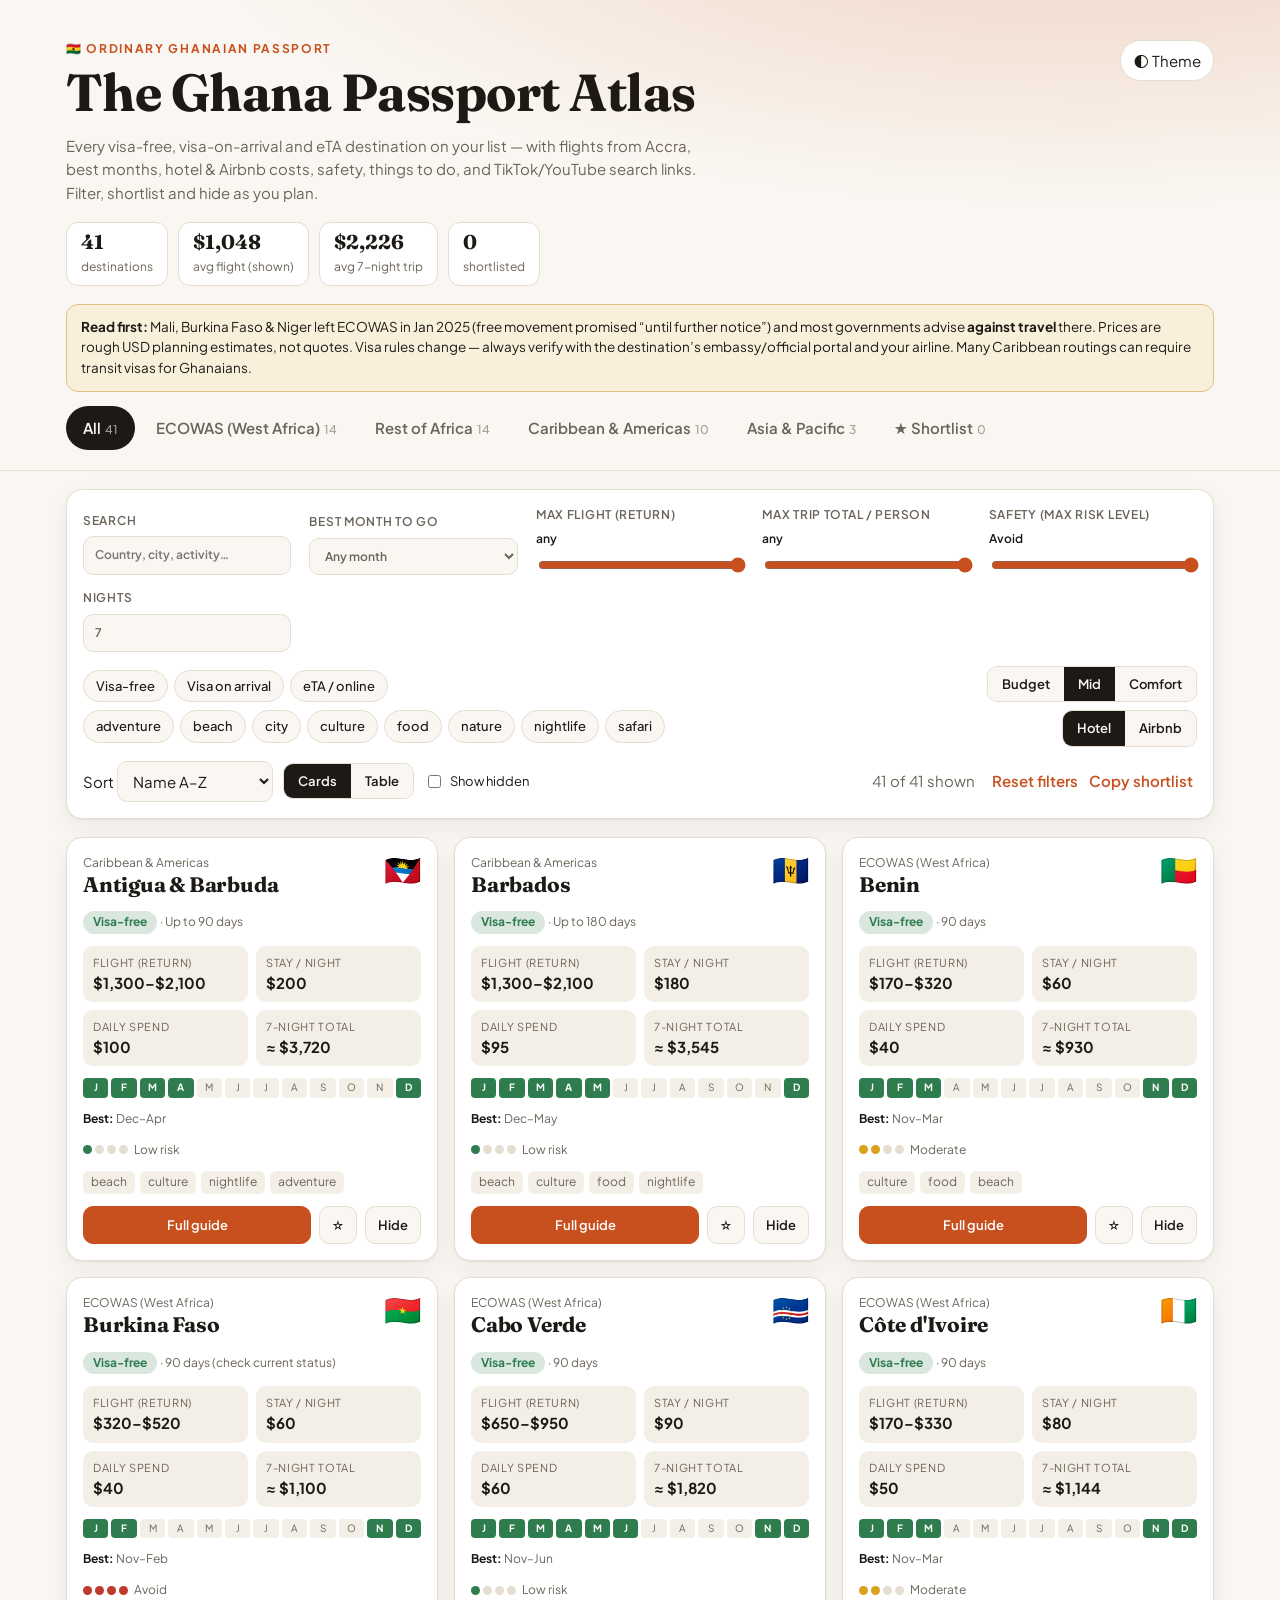
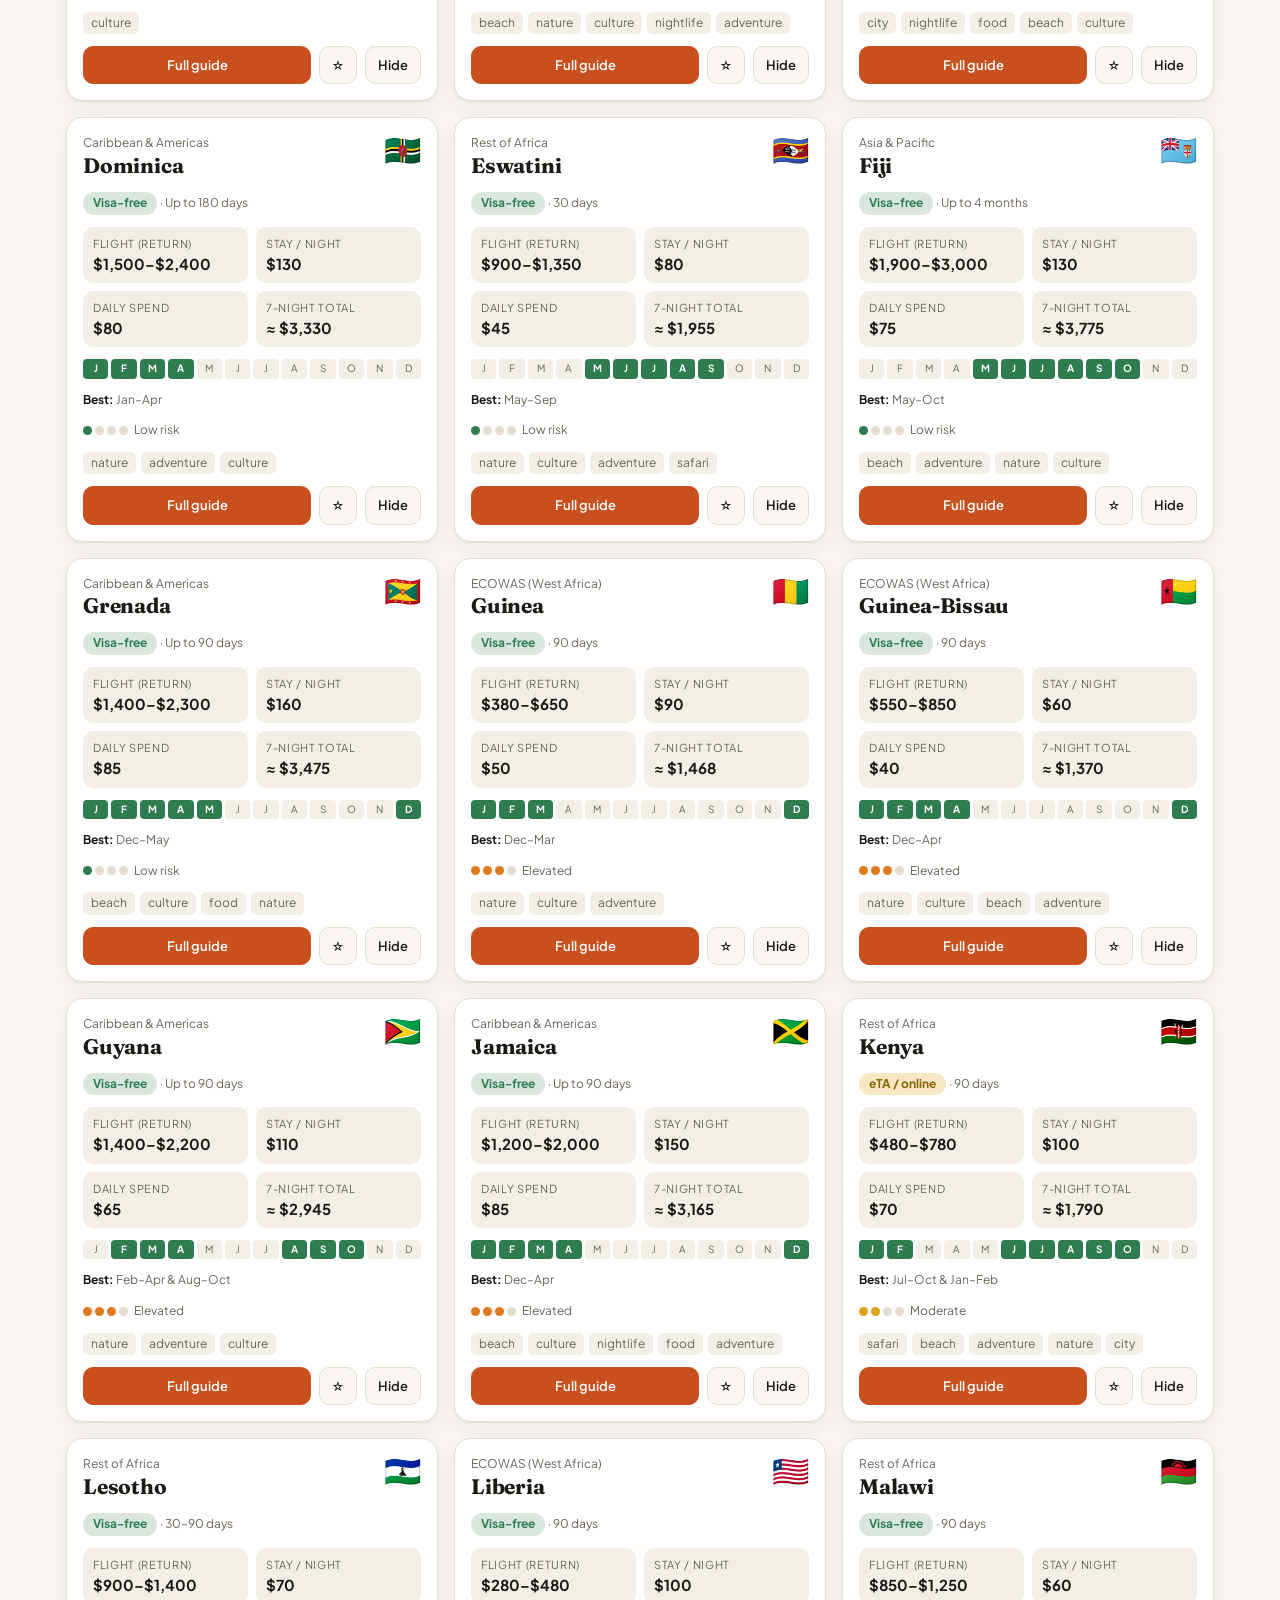
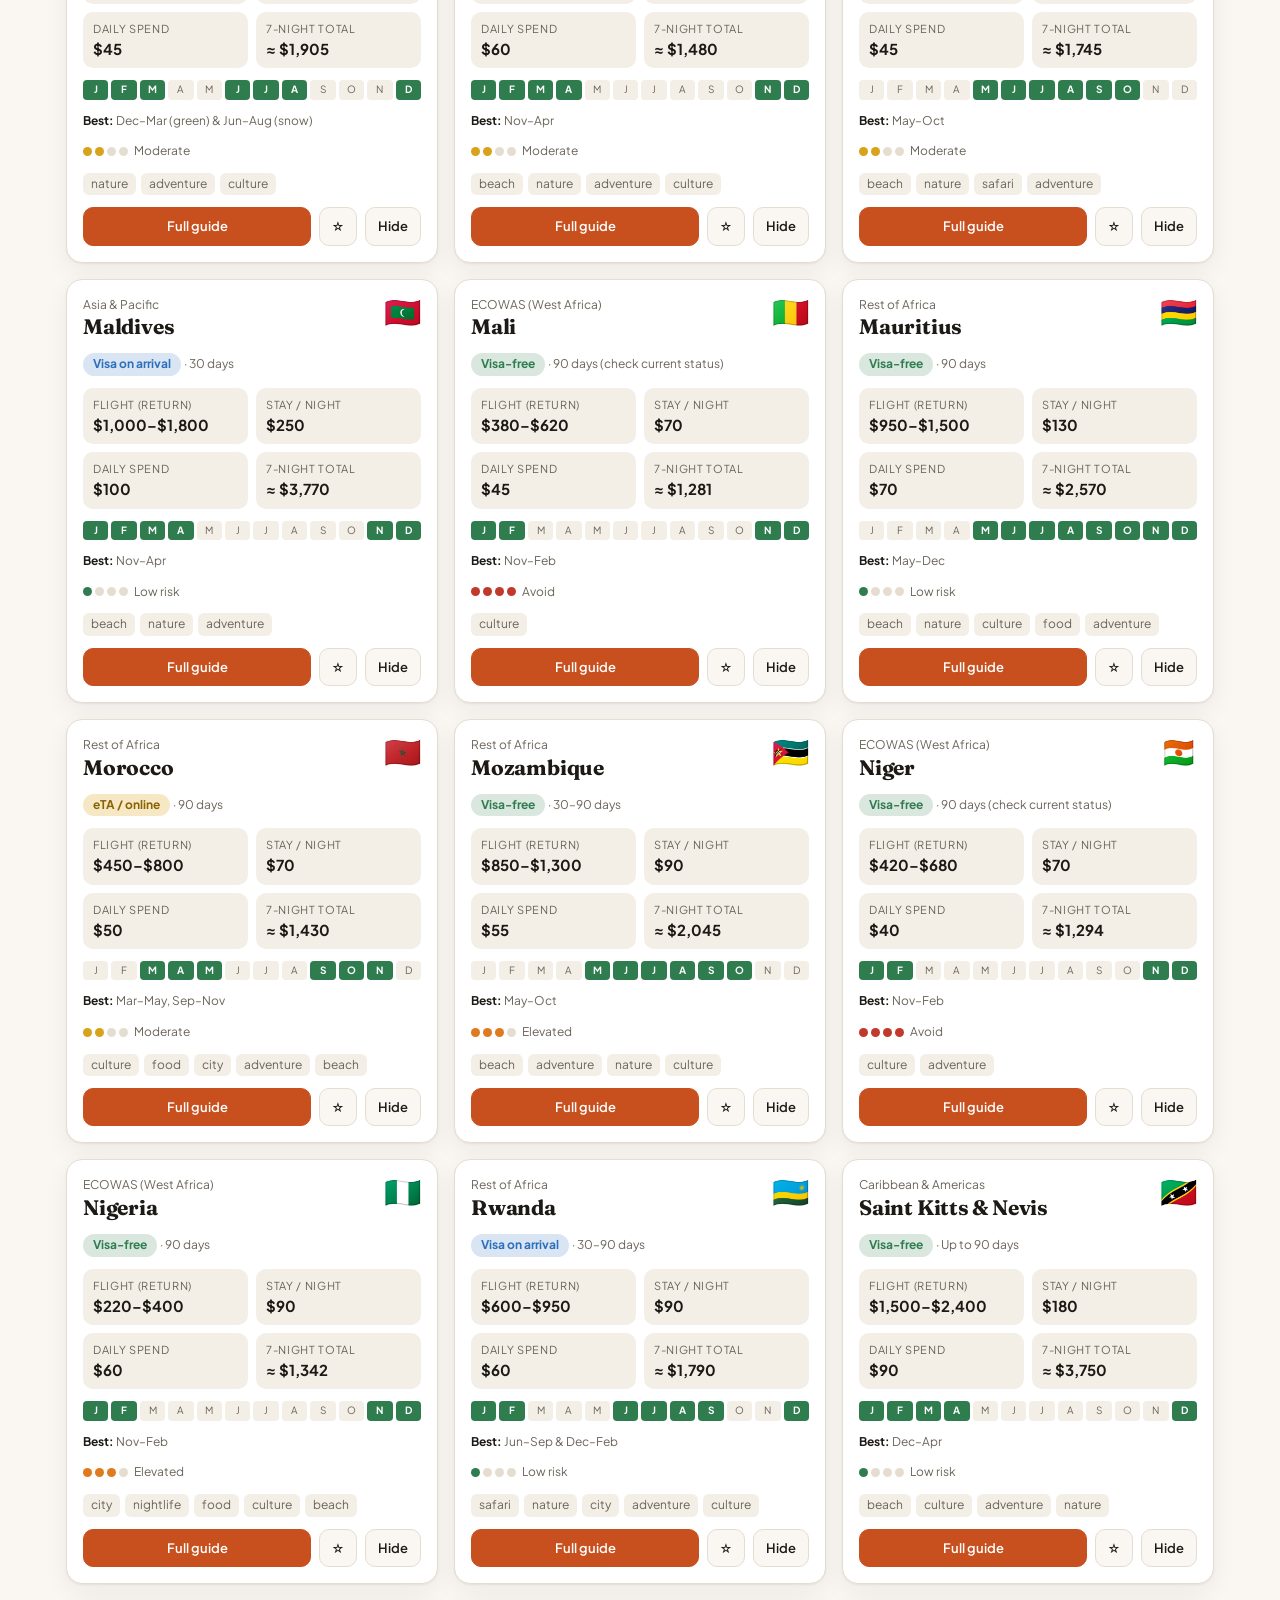
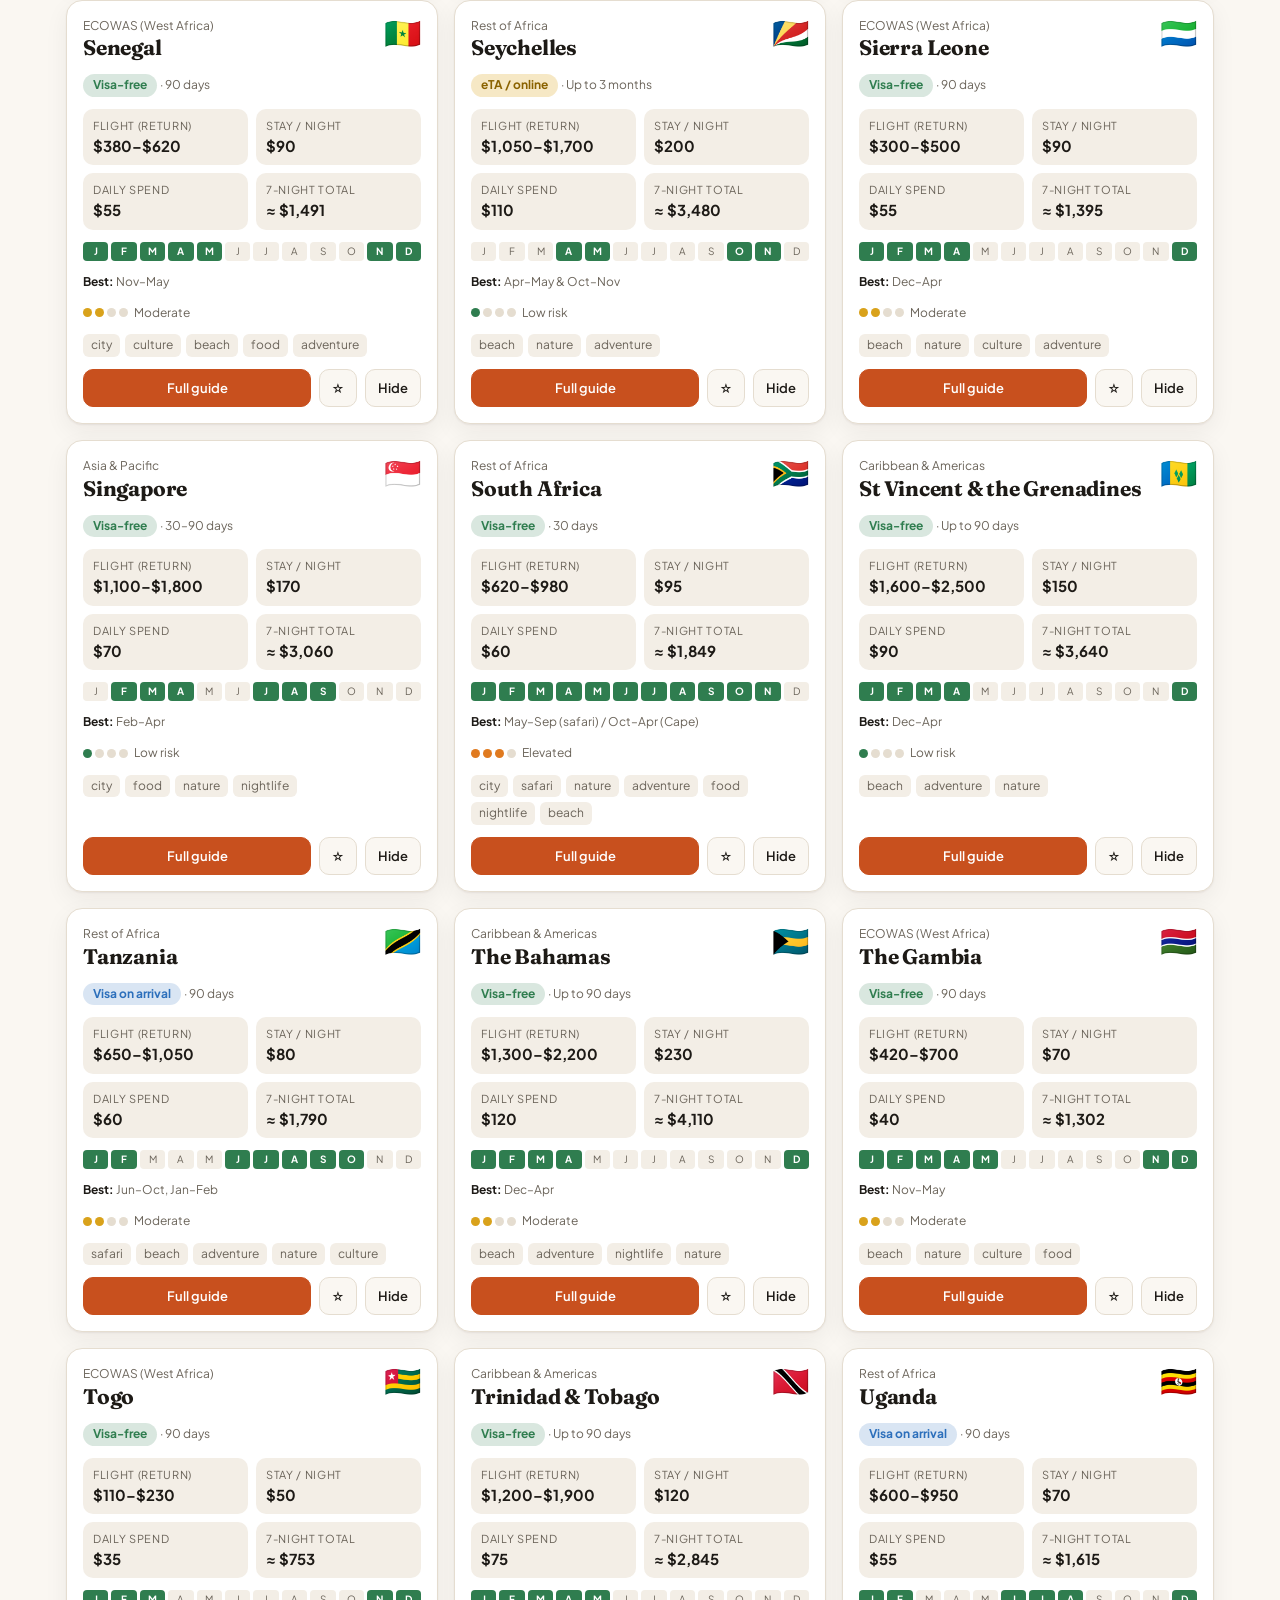
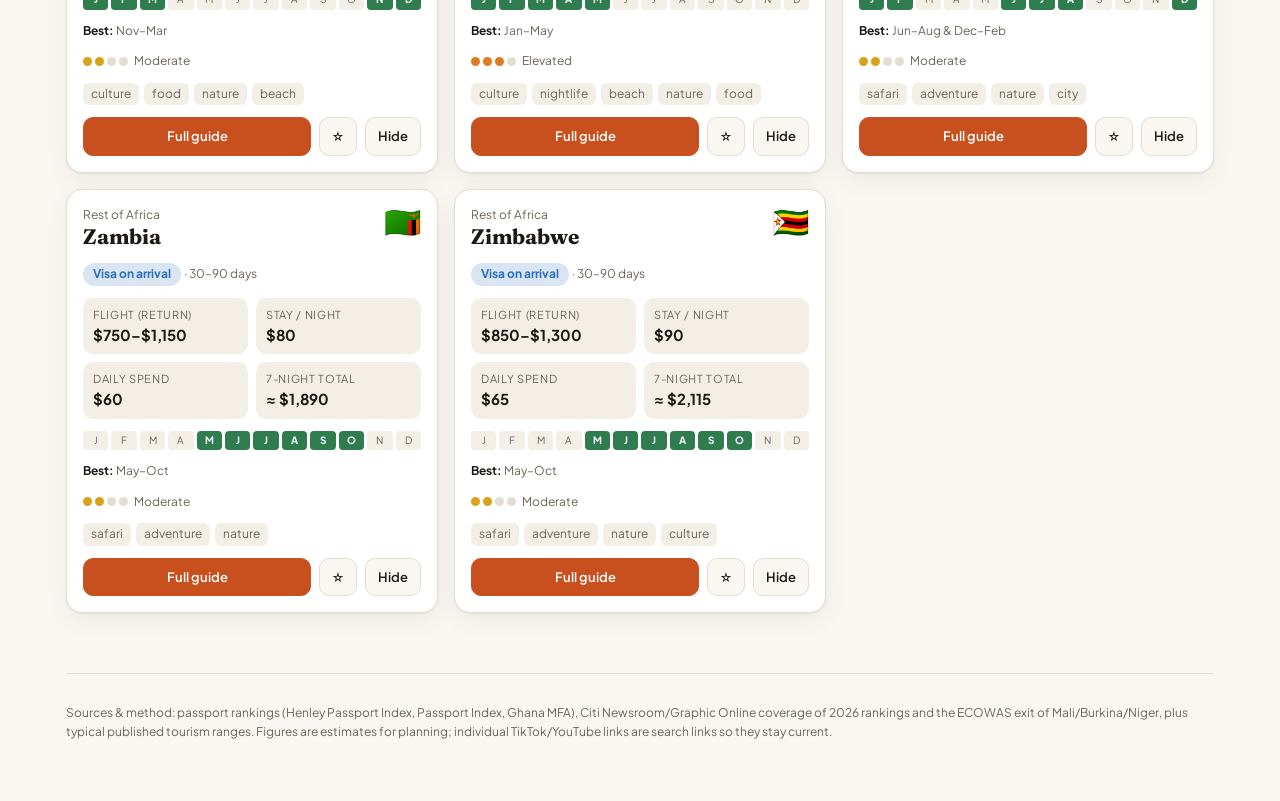
==== index.html @ 1cdd8bf8 "Add Ghana Passport Atlas: interactive destination guide + Notion-style markdown Co-Authored-By: Clau" ====
<!doctype html>
<html lang="en">
<head>
<meta charset="utf-8">
<meta name="viewport" content="width=device-width, initial-scale=1">
<title>Ghana Passport Atlas</title>
<link rel="preconnect" href="https://fonts.googleapis.com">
<link rel="preconnect" href="https://fonts.gstatic.com" crossorigin>
<link href="https://fonts.googleapis.com/css2?family=Fraunces:opsz,wght@9..144,500;9..144,700&family=Plus+Jakarta+Sans:wght@400;500;600;700&display=swap" rel="stylesheet">
<style>
:root{
  --bg:#faf7f2; --surface:#ffffff; --surface2:#f3eee6; --ink:#1d1a16; --muted:#6b645a; --line:#e5ddd0;
  --accent:#c8501e; --accent-ink:#ffffff; --gold:#d9a21b; --green:#2f7d4f; --blue:#2c6fbb; --red:#c0392b;
  --shadow:0 1px 2px rgba(40,25,10,.06),0 8px 24px rgba(40,25,10,.06);
  --r:16px;
}
@media (prefers-color-scheme:dark){
  :root:not([data-theme="light"]){
    --bg:#14110e; --surface:#1d1915; --surface2:#26211b; --ink:#f2ece3; --muted:#a39a8d; --line:#332d25;
    --accent:#ee7a45; --accent-ink:#1a0d05; --shadow:0 1px 2px rgba(0,0,0,.4),0 8px 24px rgba(0,0,0,.35);
  }
}
:root[data-theme="dark"]{
  --bg:#14110e; --surface:#1d1915; --surface2:#26211b; --ink:#f2ece3; --muted:#a39a8d; --line:#332d25;
  --accent:#ee7a45; --accent-ink:#1a0d05; --shadow:0 1px 2px rgba(0,0,0,.4),0 8px 24px rgba(0,0,0,.35);
}
*{box-sizing:border-box}
html{scroll-behavior:smooth}
body{margin:0;background:var(--bg);color:var(--ink);font:15px/1.55 "Plus Jakarta Sans",system-ui,sans-serif}
h1,h2,h3{font-family:Fraunces,Georgia,serif;margin:0;letter-spacing:-.01em}
button,input,select{font:inherit;color:inherit}
.wrap{max-width:1180px;margin:0 auto;padding:0 16px}

/* header */
header.hero{padding:40px 0 20px;border-bottom:1px solid var(--line);
  background:radial-gradient(900px 300px at 85% -20%,color-mix(in srgb,var(--accent) 22%,transparent),transparent),var(--bg)}
.hero-top{display:flex;justify-content:space-between;align-items:flex-start;gap:16px}
.eyebrow{font-size:12px;letter-spacing:.14em;text-transform:uppercase;color:var(--accent);font-weight:700}
h1{font-size:clamp(30px,5vw,52px);line-height:1.05;margin:6px 0 10px}
.sub{color:var(--muted);max-width:640px}
.stats{display:flex;gap:10px;flex-wrap:wrap;margin-top:18px}
.stat{background:var(--surface);border:1px solid var(--line);border-radius:12px;padding:8px 14px}
.stat b{font-family:Fraunces,serif;font-size:20px;display:block;line-height:1.1}
.stat span{font-size:12px;color:var(--muted)}
.icon-btn{border:1px solid var(--line);background:var(--surface);border-radius:999px;padding:8px 12px;cursor:pointer}

/* alert banner */
.banner{background:color-mix(in srgb,var(--gold) 16%,var(--surface));border:1px solid color-mix(in srgb,var(--gold) 45%,var(--line));border-radius:12px;padding:12px 14px;margin:18px 0 0;font-size:13.5px}
.banner b{color:var(--ink)}

/* tabs */
.tabs{display:flex;gap:4px;overflow-x:auto;padding:14px 0 0;scrollbar-width:none}
.tab{white-space:nowrap;border:1px solid transparent;background:none;padding:9px 16px;border-radius:999px;cursor:pointer;color:var(--muted);font-weight:600}
.tab:hover{background:var(--surface2)}
.tab[aria-selected="true"]{background:var(--ink);color:var(--bg)}
.tab .n{opacity:.6;font-weight:500;margin-left:4px;font-size:12px}

/* filters */
.panel{background:var(--surface);border:1px solid var(--line);border-radius:var(--r);padding:16px;margin:18px 0;box-shadow:var(--shadow)}
.grid-f{display:grid;grid-template-columns:repeat(auto-fit,minmax(200px,1fr));gap:14px 18px;align-items:end}
label.f{display:flex;flex-direction:column;gap:6px;font-size:12px;font-weight:600;color:var(--muted);text-transform:uppercase;letter-spacing:.06em}
label.f .val{color:var(--ink);text-transform:none;letter-spacing:0;font-weight:600}
input[type=search],input[type=number],select{background:var(--bg);border:1px solid var(--line);border-radius:10px;padding:9px 11px;width:100%}
input[type=range]{width:100%;accent-color:var(--accent)}
.chips{display:flex;flex-wrap:wrap;gap:6px}
.chip{border:1px solid var(--line);background:var(--bg);border-radius:999px;padding:5px 12px;cursor:pointer;font-size:13px;font-weight:500}
.chip[aria-pressed="true"]{background:var(--accent);border-color:var(--accent);color:var(--accent-ink)}
.row{display:flex;gap:10px;flex-wrap:wrap;align-items:center;justify-content:space-between;margin-top:14px}
.seg{display:inline-flex;border:1px solid var(--line);border-radius:10px;overflow:hidden}
.seg button{border:0;background:var(--bg);padding:7px 14px;cursor:pointer;font-weight:600;font-size:13px}
.seg button[aria-pressed="true"]{background:var(--ink);color:var(--bg)}
.link{background:none;border:0;color:var(--accent);cursor:pointer;font-weight:600;padding:4px}

/* cards */
.cards{display:grid;grid-template-columns:repeat(auto-fill,minmax(320px,1fr));gap:16px;padding-bottom:60px}
.card{background:var(--surface);border:1px solid var(--line);border-radius:var(--r);padding:16px;display:flex;flex-direction:column;gap:12px;box-shadow:var(--shadow);transition:transform .15s}
.card:hover{transform:translateY(-2px)}
.card.hidden-card{opacity:.45}
.ch{display:flex;justify-content:space-between;align-items:flex-start;gap:8px}
.ch h3{font-size:21px;line-height:1.15}
.flag{font-size:30px;line-height:1}
.reg{font-size:12px;color:var(--muted)}
.badge{display:inline-block;border-radius:999px;padding:2px 10px;font-size:12px;font-weight:700}
.b-free{background:color-mix(in srgb,var(--green) 18%,transparent);color:var(--green)}
.b-voa{background:color-mix(in srgb,var(--blue) 18%,transparent);color:var(--blue)}
.b-eta{background:color-mix(in srgb,var(--gold) 25%,transparent);color:#8a6200}
:root[data-theme="dark"] .b-eta{color:var(--gold)}
@media (prefers-color-scheme:dark){:root:not([data-theme="light"]) .b-eta{color:var(--gold)}}
.facts{display:grid;grid-template-columns:1fr 1fr;gap:8px}
.fact{background:var(--surface2);border-radius:10px;padding:8px 10px}
.fact small{display:block;color:var(--muted);font-size:11px;text-transform:uppercase;letter-spacing:.06em}
.fact b{font-size:15px}
.months{display:grid;grid-template-columns:repeat(12,1fr);gap:3px}
.months i{font-style:normal;font-size:10px;text-align:center;border-radius:4px;padding:2px 0;background:var(--surface2);color:var(--muted)}
.months i.on{background:var(--green);color:#fff;font-weight:700}
.safety{display:flex;align-items:center;gap:6px;font-size:12px;color:var(--muted)}
.dots{display:inline-flex;gap:3px}.dots span{width:9px;height:9px;border-radius:50%;background:var(--line)}
.s1 .dots span:nth-child(-n+1){background:var(--green)}
.s2 .dots span:nth-child(-n+2){background:var(--gold)}
.s3 .dots span:nth-child(-n+3){background:#e07a1f}
.s4 .dots span:nth-child(-n+4){background:var(--red)}
.vibes{display:flex;flex-wrap:wrap;gap:5px}
.vibe{font-size:12px;background:var(--surface2);border-radius:6px;padding:2px 8px;color:var(--muted)}
.actions{display:flex;gap:8px;margin-top:auto}
.btn{border:1px solid var(--line);background:var(--bg);border-radius:10px;padding:8px 12px;cursor:pointer;font-weight:600;font-size:13px}
.btn.primary{background:var(--accent);border-color:var(--accent);color:var(--accent-ink);flex:1}
.btn.on{background:var(--gold);border-color:var(--gold);color:#2a1d00}
.empty{padding:60px 0;text-align:center;color:var(--muted)}

/* table */
.tablewrap{overflow-x:auto;border:1px solid var(--line);border-radius:var(--r);background:var(--surface);margin-bottom:60px}
table{border-collapse:collapse;width:100%;min-width:860px}
th,td{padding:10px 12px;text-align:left;border-bottom:1px solid var(--line);white-space:nowrap}
th{font-size:12px;text-transform:uppercase;letter-spacing:.06em;color:var(--muted);cursor:pointer;background:var(--surface2);position:sticky;top:0}
tr:hover td{background:var(--surface2)}
td.name{font-weight:700;cursor:pointer}

/* modal */
dialog{border:0;border-radius:20px;padding:0;max-width:760px;width:calc(100% - 24px);background:var(--surface);color:var(--ink);box-shadow:0 30px 80px rgba(0,0,0,.4);max-height:92vh}
dialog::backdrop{background:rgba(10,6,2,.55);backdrop-filter:blur(3px)}
.mh{padding:20px 22px 0;display:flex;justify-content:space-between;gap:12px}
.mh h2{font-size:28px}
.mtabs{display:flex;gap:2px;overflow-x:auto;padding:12px 16px 0;border-bottom:1px solid var(--line)}
.mtab{background:none;border:0;padding:10px 12px;cursor:pointer;color:var(--muted);font-weight:600;border-bottom:2px solid transparent;white-space:nowrap}
.mtab[aria-selected="true"]{color:var(--ink);border-bottom-color:var(--accent)}
.mbody{padding:18px 22px 24px;overflow-y:auto;max-height:62vh}
.mbody h4{margin:18px 0 6px;font-size:13px;text-transform:uppercase;letter-spacing:.08em;color:var(--muted)}
.mbody h4:first-child{margin-top:0}
.mbody ul{margin:0;padding-left:20px}.mbody li{margin:4px 0}
.callout{border-radius:12px;padding:12px 14px;background:var(--surface2);margin:10px 0}
.callout.warn{background:color-mix(in srgb,var(--red) 12%,var(--surface));border:1px solid color-mix(in srgb,var(--red) 35%,var(--line))}
.cost{width:100%;border-collapse:collapse}
.cost td,.cost th{padding:8px 6px;border-bottom:1px solid var(--line);white-space:normal;position:static;background:none;cursor:default;text-transform:none;letter-spacing:0;font-size:14px;color:var(--ink)}
.cost tr:hover td{background:none}
.cost td:last-child{text-align:right;font-weight:700}
.vid-grid{display:grid;grid-template-columns:repeat(auto-fit,minmax(200px,1fr));gap:10px}
.vid{display:block;text-decoration:none;color:inherit;border:1px solid var(--line);border-radius:12px;padding:12px;background:var(--bg)}
.vid:hover{border-color:var(--accent)}
.vid b{display:block}.vid small{color:var(--muted)}
.foot{font-size:12px;color:var(--muted);padding:30px 0 60px;border-top:1px solid var(--line)}
@media(max-width:560px){.hero-top{flex-direction:column}.mh h2{font-size:23px}}
</style>
</head>
<body>

<header class="hero">
  <div class="wrap">
    <div class="hero-top">
      <div>
        <div class="eyebrow">🇬🇭 Ordinary Ghanaian passport</div>
        <h1>The Ghana Passport Atlas</h1>
        <p class="sub">Every visa-free, visa-on-arrival and eTA destination on your list — with flights from Accra, best months, hotel &amp; Airbnb costs, safety, things to do, and TikTok/YouTube search links. Filter, shortlist and hide as you plan.</p>
        <div class="stats" id="stats"></div>
      </div>
      <button class="icon-btn" id="themeBtn" title="Toggle theme">🌓 Theme</button>
    </div>
    <div class="banner"><b>Read first:</b> Mali, Burkina Faso &amp; Niger left ECOWAS in Jan 2025 (free movement promised “until further notice”) and most governments advise <b>against travel</b> there. Prices are rough USD planning estimates, not quotes. Visa rules change — always verify with the destination’s embassy/official portal and your airline. Many Caribbean routings can require transit visas for Ghanaians.</div>
    <div class="tabs" role="tablist" id="tabs"></div>
  </div>
</header>

<main class="wrap">
  <section class="panel" aria-label="Filters">
    <div class="grid-f">
      <label class="f">Search<input type="search" id="q" placeholder="Country, city, activity…"></label>
      <label class="f">Best month to go
        <select id="month"><option value="">Any month</option></select>
      </label>
      <label class="f">Max flight (return) <span class="val" id="flightVal"></span>
        <input type="range" id="flight" min="100" max="3000" step="50" value="3000"></label>
      <label class="f">Max trip total / person <span class="val" id="totalVal"></span>
        <input type="range" id="total" min="300" max="8000" step="100" value="8000"></label>
      <label class="f">Safety (max risk level) <span class="val" id="safeVal"></span>
        <input type="range" id="safe" min="1" max="4" step="1" value="4"></label>
      <label class="f">Nights <input type="number" id="nights" min="1" max="60" value="7"></label>
    </div>
    <div class="row">
      <div>
        <div class="chips" id="entryChips" style="margin-bottom:8px"></div>
        <div class="chips" id="vibeChips"></div>
      </div>
      <div style="display:flex;flex-direction:column;gap:8px;align-items:flex-end">
        <div class="seg" id="styleSeg"><button data-v="0">Budget</button><button data-v="1" aria-pressed="true">Mid</button><button data-v="2">Comfort</button></div>
        <div class="seg" id="staySeg"><button data-v="hotel" aria-pressed="true">Hotel</button><button data-v="airbnb">Airbnb</button></div>
      </div>
    </div>
    <div class="row">
      <div style="display:flex;gap:10px;align-items:center;flex-wrap:wrap">
        <label>Sort&nbsp;<select id="sort" style="width:auto">
          <option value="name">Name A–Z</option><option value="flight">Cheapest flight</option><option value="total">Cheapest total</option>
          <option value="safety">Safest first</option><option value="stay">Cheapest stay</option>
        </select></label>
        <div class="seg" id="viewSeg"><button data-v="cards" aria-pressed="true">Cards</button><button data-v="table">Table</button></div>
        <label style="display:flex;gap:6px;align-items:center;font-size:13px"><input type="checkbox" id="showHidden"> Show hidden</label>
      </div>
      <div><span id="count" style="color:var(--muted);margin-right:10px"></span>
        <button class="link" id="reset">Reset filters</button>
        <button class="link" id="copyList">Copy shortlist</button></div>
    </div>
  </section>

  <div id="out"></div>

  <div class="foot">
    Sources &amp; method: passport rankings (Henley Passport Index, Passport Index, Ghana MFA), Citi Newsroom/Graphic Online coverage of 2026 rankings and the ECOWAS exit of Mali/Burkina/Niger, plus typical published tourism ranges. Figures are estimates for planning; individual TikTok/YouTube links are search links so they stay current.
  </div>
</main>

<dialog id="dlg"></dialog>

<script src="data.js"></script>
<script>
const MONTHS=['Jan','Feb','Mar','Apr','May','Jun','Jul','Aug','Sep','Oct','Nov','Dec'];
const ENTRY={free:'Visa-free',voa:'Visa on arrival',eta:'eTA / online'};
const VIBES=[...new Set(DESTINATIONS.flatMap(d=>d.vibes))].sort();
const SAFETY_LABEL={1:'Low risk',2:'Moderate',3:'Elevated',4:'Avoid'};
const $=s=>document.querySelector(s);

/* ---------- state (persisted, defensively) ---------- */
const store={get(k,f){try{const v=localStorage.getItem(k);return v?JSON.parse(v):f}catch(e){return f}},set(k,v){try{localStorage.setItem(k,JSON.stringify(v))}catch(e){}}};
const S={
  tab:'all',q:'',month:'',flight:3000,total:8000,safe:4,nights:7,style:1,stay:'hotel',
  entry:new Set(),vibes:new Set(),sort:'name',view:'cards',showHidden:false,
  fav:new Set(store.get('gpa.fav',[])),hid:new Set(store.get('gpa.hid',[]))
};

/* ---------- helpers ---------- */
const stayCost=d=>S.stay==='airbnb'?Math.round(d.airbnb*[.6,1,1.8][S.style]):d.hotel[S.style];
const total=d=>Math.round(d.flight[0]+(d.flight[1]-d.flight[0])*.4+S.nights*(stayCost(d)+d.daily[S.style]));
const $$=(s,r=document)=>[...r.querySelectorAll(s)];
const money=n=>'$'+n.toLocaleString();
const esc=s=>String(s).replace(/[&<>"]/g,c=>({'&':'&amp;','<':'&lt;','>':'&gt;','"':'&quot;'}[c]));

/* ---------- build static controls ---------- */
(function init(){
  const tabs=[['all','All'],...Object.entries(REGIONS),['fav','★ Shortlist']];
  $('#tabs').innerHTML=tabs.map(([k,l])=>`<button class="tab" role="tab" data-k="${k}" aria-selected="${k==='all'}">${l}<span class="n" data-n="${k}"></span></button>`).join('');
  $('#month').insertAdjacentHTML('beforeend',MONTHS.map((m,i)=>`<option value="${i+1}">${m}</option>`).join(''));
  $('#entryChips').innerHTML=Object.entries(ENTRY).map(([k,l])=>`<button class="chip" data-e="${k}" aria-pressed="false">${l}</button>`).join('');
  $('#vibeChips').innerHTML=VIBES.map(v=>`<button class="chip" data-v="${v}" aria-pressed="false">${v}</button>`).join('');

  $('#tabs').onclick=e=>{const b=e.target.closest('.tab');if(!b)return;S.tab=b.dataset.k;$$('.tab').forEach(t=>t.setAttribute('aria-selected',t===b));render()};
  $('#entryChips').onclick=e=>{const b=e.target.closest('.chip');if(!b)return;toggle(S.entry,b.dataset.e,b);render()};
  $('#vibeChips').onclick=e=>{const b=e.target.closest('.chip');if(!b)return;toggle(S.vibes,b.dataset.v,b);render()};
  for(const [id,key,num] of [['q','q'],['month','month'],['flight','flight',1],['total','total',1],['safe','safe',1],['nights','nights',1],['sort','sort']])
    $('#'+id).oninput=e=>{S[key]=num?+e.target.value:e.target.value;render()};
  seg('#styleSeg','style',v=>+v);seg('#staySeg','stay',v=>v);seg('#viewSeg','view',v=>v);
  $('#showHidden').onchange=e=>{S.showHidden=e.target.checked;render()};
  $('#reset').onclick=()=>{Object.assign(S,{q:'',month:'',flight:3000,total:8000,safe:4});S.entry.clear();S.vibes.clear();
    $('#q').value='';$('#month').value='';$('#flight').value=3000;$('#total').value=8000;$('#safe').value=4;
    $$('.chip').forEach(c=>c.setAttribute('aria-pressed','false'));render()};
  $('#copyList').onclick=async()=>{
    const list=DESTINATIONS.filter(d=>S.fav.has(d.id)).map(d=>`${d.flag} ${d.name} — ${d.best}, flight ${money(d.flight[0])}–${money(d.flight[1])}, ~${money(total(d))} total`).join('\n')||'No shortlist yet.';
    try{await navigator.clipboard.writeText(list);$('#copyList').textContent='Copied!'}catch(e){prompt('Copy your shortlist:',list)}
    setTimeout(()=>$('#copyList').textContent='Copy shortlist',1500)};
  $('#themeBtn').onclick=()=>{const r=document.documentElement;const dark=r.dataset.theme?r.dataset.theme==='dark':matchMedia('(prefers-color-scheme:dark)').matches;r.dataset.theme=dark?'light':'dark'};
  document.addEventListener('click',e=>{ // delegated card/table/modal actions
    const a=e.target.closest('[data-act]');if(!a)return;const id=a.dataset.id;
    if(a.dataset.act==='fav'){S.fav.has(id)?S.fav.delete(id):S.fav.add(id);store.set('gpa.fav',[...S.fav]);render();refreshModalButtons(id)}
    if(a.dataset.act==='hide'){S.hid.has(id)?S.hid.delete(id):S.hid.add(id);store.set('gpa.hid',[...S.hid]);render()}
    if(a.dataset.act==='open')openModal(id);
    if(a.dataset.act==='sort'){S.sort=a.dataset.k;$('#sort').value=a.dataset.k;render()}
  });
})();
function toggle(set,v,btn){set.has(v)?set.delete(v):set.add(v);btn.setAttribute('aria-pressed',set.has(v))}
function seg(sel,key,cast){const el=$(sel);el.onclick=e=>{const b=e.target.closest('button');if(!b)return;S[key]=cast(b.dataset.v);$$('button',el).forEach(x=>x.setAttribute('aria-pressed',x===b));render()}}

/* ---------- filtering ---------- */
function visible(){
  const q=S.q.trim().toLowerCase();
  return DESTINATIONS.filter(d=>{
    if(S.tab==='fav'&&!S.fav.has(d.id))return false;
    if(S.tab!=='all'&&S.tab!=='fav'&&d.region!==S.tab)return false;
    if(!S.showHidden&&S.hid.has(d.id))return false;
    if(q&&!JSON.stringify([d.name,d.spots,d.doThings,d.eat,d.cur,d.lang,d.vibes]).toLowerCase().includes(q))return false;
    if(S.month&&!d.months.includes(+S.month))return false;
    if(d.flight[0]>S.flight)return false;
    if(S.safe<d.safety)return false;
    if(total(d)>S.total)return false;
    if(S.entry.size&&!S.entry.has(d.entry))return false;
    if(S.vibes.size&&![...S.vibes].every(v=>d.vibes.includes(v)))return false;
    return true;
  }).sort((a,b)=>({
    name:()=>a.name.localeCompare(b.name),flight:()=>a.flight[0]-b.flight[0],total:()=>total(a)-total(b),
    safety:()=>a.safety-b.safety||a.name.localeCompare(b.name),stay:()=>stayCost(a)-stayCost(b)
  }[S.sort]()));
}

/* ---------- render ---------- */
function monthStrip(d){return `<div class="months" title="Best months in green">${MONTHS.map((m,i)=>`<i class="${d.months.includes(i+1)?'on':''}">${m[0]}</i>`).join('')}</div>`}
function safetyEl(d){return `<div class="safety s${d.safety}"><span class="dots"><span></span><span></span><span></span><span></span></span>${SAFETY_LABEL[d.safety]}</div>`}
function card(d){
  const fav=S.fav.has(d.id),hid=S.hid.has(d.id);
  return `<article class="card ${hid?'hidden-card':''}">
    <div class="ch"><div><div class="reg">${REGIONS[d.region]}</div><h3>${esc(d.name)}</h3></div><div class="flag">${d.flag}</div></div>
    <div><span class="badge b-${d.entry}">${ENTRY[d.entry]}</span> <span class="reg">· ${esc(d.stay)}</span></div>
    <div class="facts">
      <div class="fact"><small>Flight (return)</small><b>${money(d.flight[0])}–${money(d.flight[1])}</b></div>
      <div class="fact"><small>Stay / night</small><b>${money(stayCost(d))}</b></div>
      <div class="fact"><small>Daily spend</small><b>${money(d.daily[S.style])}</b></div>
      <div class="fact"><small>${S.nights}-night total</small><b>≈ ${money(total(d))}</b></div>
    </div>
    ${monthStrip(d)}
    <div class="reg"><b style="color:var(--ink)">Best:</b> ${esc(d.best)}</div>
    ${safetyEl(d)}
    <div class="vibes">${d.vibes.map(v=>`<span class="vibe">${v}</span>`).join('')}</div>
    <div class="actions">
      <button class="btn primary" data-act="open" data-id="${d.id}">Full guide</button>
      <button class="btn ${fav?'on':''}" data-act="fav" data-id="${d.id}" title="Shortlist">${fav?'★':'☆'}</button>
      <button class="btn" data-act="hide" data-id="${d.id}" title="${hid?'Unhide':'Hide'}">${hid?'Unhide':'Hide'}</button>
    </div></article>`;
}
function table(list){
  const th=(k,l)=>`<th data-act="sort" data-k="${k}">${l}</th>`;
  return `<div class="tablewrap"><table><thead><tr>${th('name','Destination')}<th>Entry</th>${th('flight','Flight')}${th('stay','Stay/night')}<th>Daily</th>${th('total','Total')}<th>Best time</th>${th('safety','Safety')}<th></th></tr></thead><tbody>${
    list.map(d=>`<tr><td class="name" data-act="open" data-id="${d.id}">${d.flag} ${esc(d.name)}</td><td><span class="badge b-${d.entry}">${ENTRY[d.entry]}</span></td>
    <td>${money(d.flight[0])}–${money(d.flight[1])}</td><td>${money(stayCost(d))}</td><td>${money(d.daily[S.style])}</td><td><b>${money(total(d))}</b></td>
    <td>${esc(d.best)}</td><td>${SAFETY_LABEL[d.safety]}</td>
    <td><button class="btn" data-act="fav" data-id="${d.id}">${S.fav.has(d.id)?'★':'☆'}</button> <button class="btn" data-act="hide" data-id="${d.id}">${S.hid.has(d.id)?'Unhide':'Hide'}</button></td></tr>`).join('')
  }</tbody></table></div>`;
}
function render(){
  const list=visible();
  $('#flightVal').textContent=S.flight>=3000?'any':money(S.flight);
  $('#totalVal').textContent=S.total>=8000?'any':money(S.total);
  $('#safeVal').textContent=SAFETY_LABEL[S.safe];
  $('#count').textContent=`${list.length} of ${DESTINATIONS.length} shown`;
  $('#out').innerHTML=!list.length?`<div class="empty"><h3>Nothing matches</h3><p>Loosen a filter or hit “Reset filters”.</p></div>`
    :S.view==='table'?table(list):`<div class="cards">${list.map(card).join('')}</div>`;
  const cnt={all:DESTINATIONS.length,fav:S.fav.size};for(const r in REGIONS)cnt[r]=DESTINATIONS.filter(d=>d.region===r).length;
  $$('[data-n]').forEach(e=>e.textContent=cnt[e.dataset.n]);
  const avg=a=>Math.round(a.reduce((s,x)=>s+x,0)/(a.length||1));
  $('#stats').innerHTML=`<div class="stat"><b>${DESTINATIONS.length}</b><span>destinations</span></div>
    <div class="stat"><b>${money(avg(list.map(d=>(d.flight[0]+d.flight[1])/2)))}</b><span>avg flight (shown)</span></div>
    <div class="stat"><b>${money(avg(list.map(total)))}</b><span>avg ${S.nights}-night trip</span></div>
    <div class="stat"><b>${S.fav.size}</b><span>shortlisted</span></div>`;
}

/* ---------- modal ---------- */
const dlg=$('#dlg');let cur=null;
const li=a=>`<ul>${a.map(x=>`<li>${esc(x)}</li>`).join('')}</ul>`;
const q=(d,s)=>encodeURIComponent(`${d.name} ${s}`);
function panes(d){
  const nights=S.nights,st=stayCost(d),dl=d.daily[S.style];
  return {
    Overview:`<div class="callout"><b>Entry:</b> ${ENTRY[d.entry]} · ${esc(d.stay)}<br>${esc(d.entryNote)}</div>
      ${d.safety>=3?`<div class="callout warn"><b>${SAFETY_LABEL[d.safety]} risk:</b> ${esc(d.safetyNote)}</div>`:`<div class="callout"><b>Safety (${SAFETY_LABEL[d.safety]}):</b> ${esc(d.safetyNote)}</div>`}
      <h4>Best time</h4><p>${esc(d.best)}</p>${monthStrip(d)}
      <h4>Getting there from Accra</h4><p>${d.hours?`<b>${esc(d.hours)}</b><br>`:''}${esc(d.flightNote)}</p>
      <h4>Quick facts</h4><p>Currency: ${esc(d.cur)} · Languages: ${esc(d.lang)}</p>
      ${d.events?`<h4>Events &amp; festivals</h4><p>${esc(d.events)}</p>`:''}`,
    Costs:`<table class="cost">
      <tr><td>Return flight from Accra (economy)</td><td>${money(d.flight[0])}–${money(d.flight[1])}</td></tr>
      <tr><td>Hotel / night — budget · mid · luxury</td><td>${money(d.hotel[0])} · ${money(d.hotel[1])} · ${money(d.hotel[2])}</td></tr>
      <tr><td>Airbnb / night (mid-range)</td><td>~${money(d.airbnb)}</td></tr>
      <tr><td>Daily food + transport + activities — budget · mid · comfort</td><td>${money(d.daily[0])} · ${money(d.daily[1])} · ${money(d.daily[2])}</td></tr>
      <tr><td><b>Your estimate</b> (${nights} nights, ${['budget','mid','comfort'][S.style]}, ${S.stay})</td><td>≈ ${money(total(d))}</td></tr></table>
      <p class="reg">Estimate = mid-point-ish flight + ${nights} × (${money(st)} stay + ${money(dl)} daily). Excludes visas, travel insurance, safari/permit fees and shopping.</p>`,
    'Do & See':`<h4>Best spots</h4>${li(d.spots)}<h4>Best activities</h4>${li(d.doThings)}`,
    Eat:`<h4>Must-try food</h4>${li(d.eat)}`,
    Know:`<h4>Traveller tips</h4>${li(d.tips)}<h4>What’s not great / watch out for</h4>${li(d.avoid)}`,
    Videos:`<p class="reg">Live TikTok &amp; YouTube searches (individual video links go stale, so these always show current results).</p><div class="vid-grid">
      ${[['Travel guide','travel guide'],['Budget trip','budget trip cost'],['From Ghana / African traveller','Ghanaian African travel vlog'],['Best things to do','best things to do'],['Food tour','food tour']].map(([l,s])=>
        `<a class="vid" target="_blank" rel="noopener" href="https://www.tiktok.com/search?q=${q(d,s)}"><b>🎵 ${l}</b><small>TikTok search</small></a>
         <a class="vid" target="_blank" rel="noopener" href="https://www.youtube.com/results?search_query=${q(d,s)}"><b>▶ ${l}</b><small>YouTube search</small></a>`).join('')}</div>
      <p class="reg" style="margin-top:12px">Tip: also search the hashtag #${esc(d.name.replace(/[^a-z]/gi,'').toLowerCase())}travel on TikTok.</p>`
  };
}
function openModal(id){
  const d=DESTINATIONS.find(x=>x.id===id);cur=d;const p=panes(d);
  dlg.innerHTML=`<div class="mh"><div><div class="reg">${REGIONS[d.region]}</div><h2>${d.flag} ${esc(d.name)}</h2>
      <span class="badge b-${d.entry}">${ENTRY[d.entry]}</span></div>
      <div style="display:flex;gap:8px;align-items:flex-start"><button class="btn ${S.fav.has(id)?'on':''}" id="mfav" data-act="fav" data-id="${id}">${S.fav.has(id)?'★ Shortlisted':'☆ Shortlist'}</button><button class="btn" id="mclose">✕</button></div></div>
    <div class="mtabs" role="tablist">${Object.keys(p).map((k,i)=>`<button class="mtab" role="tab" aria-selected="${i===0}" data-p="${k}">${k}</button>`).join('')}</div>
    <div class="mbody" id="mbody">${Object.values(p)[0]}</div>`;
  $('#mclose').onclick=()=>dlg.close();
  $$('.mtab',dlg).forEach(b=>b.onclick=()=>{$$('.mtab',dlg).forEach(x=>x.setAttribute('aria-selected',x===b));$('#mbody').innerHTML=p[b.dataset.p]});
  dlg.showModal();
}
function refreshModalButtons(id){const b=$('#mfav');if(b&&dlg.open&&cur&&cur.id===id){const on=S.fav.has(id);b.classList.toggle('on',on);b.textContent=on?'★ Shortlisted':'☆ Shortlist'}}
dlg.addEventListener('click',e=>{if(e.target===dlg)dlg.close()});

render();
</script>
</body>
</html>
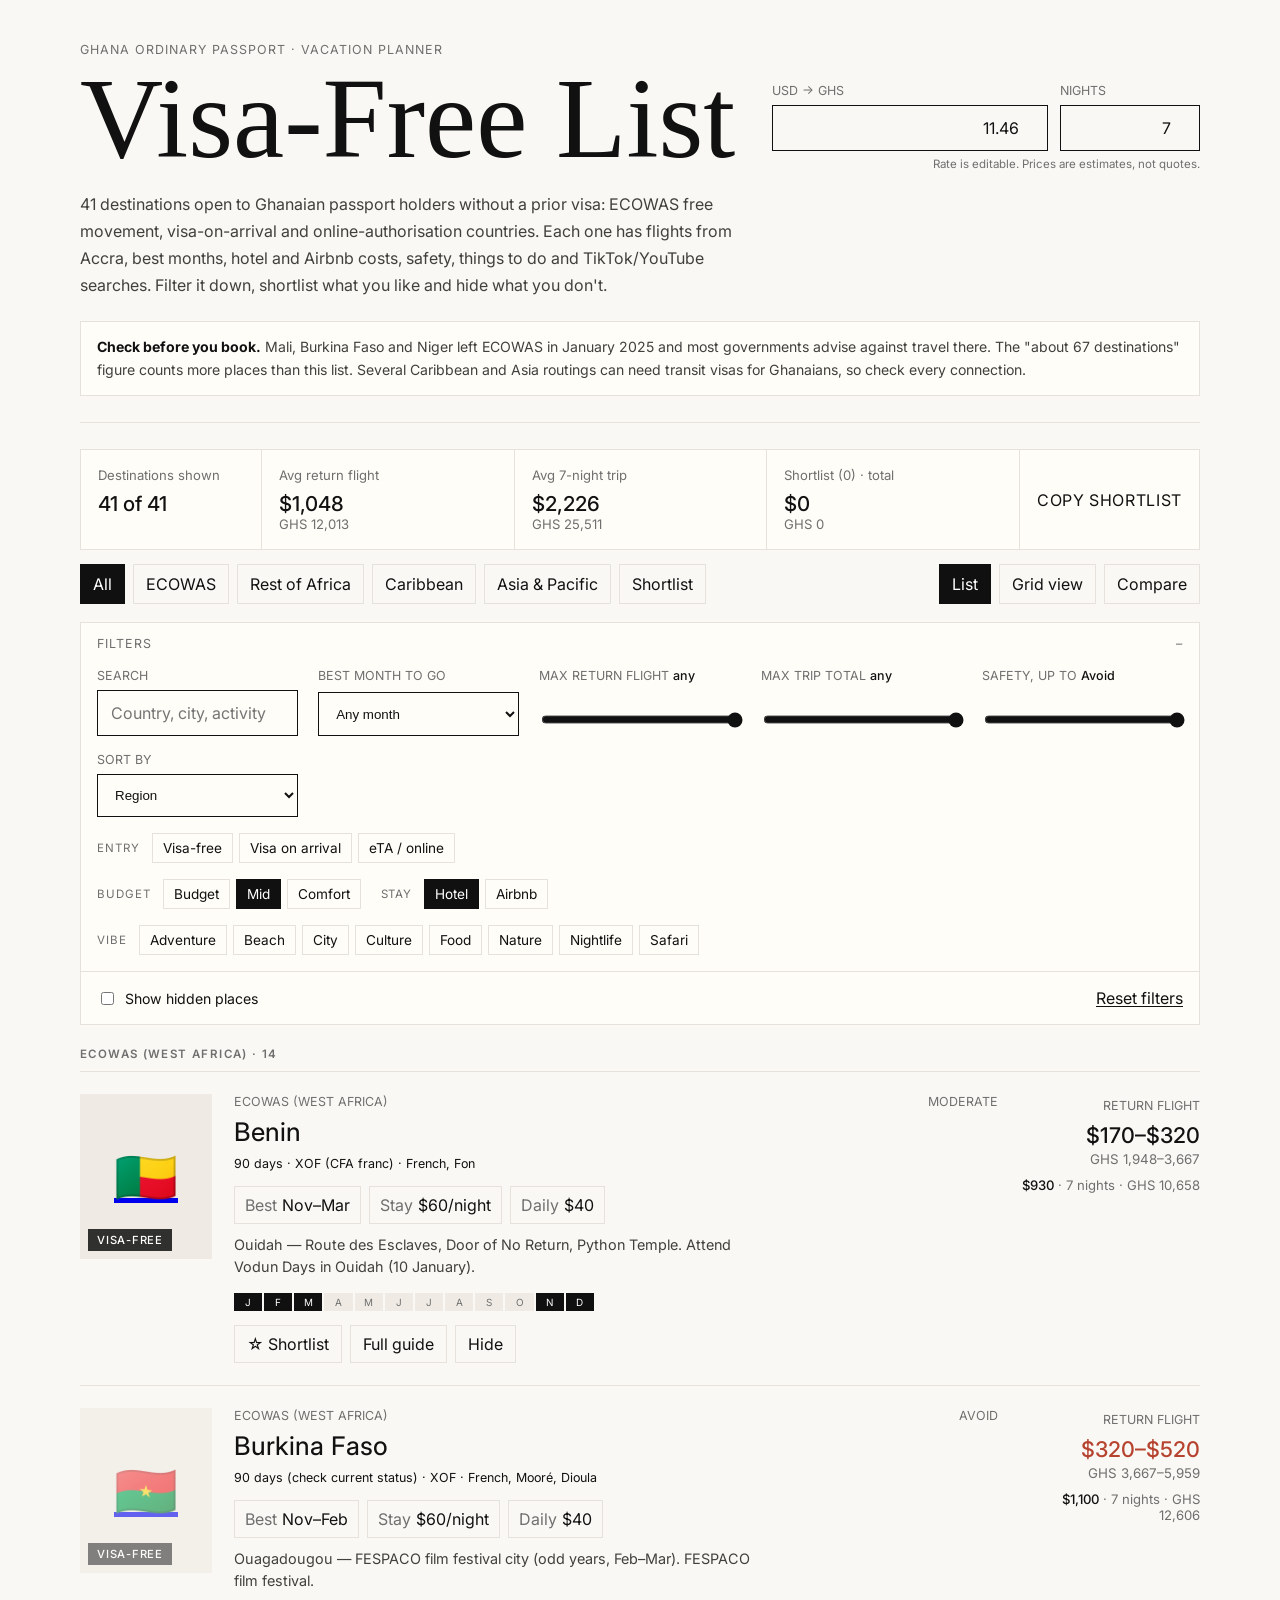
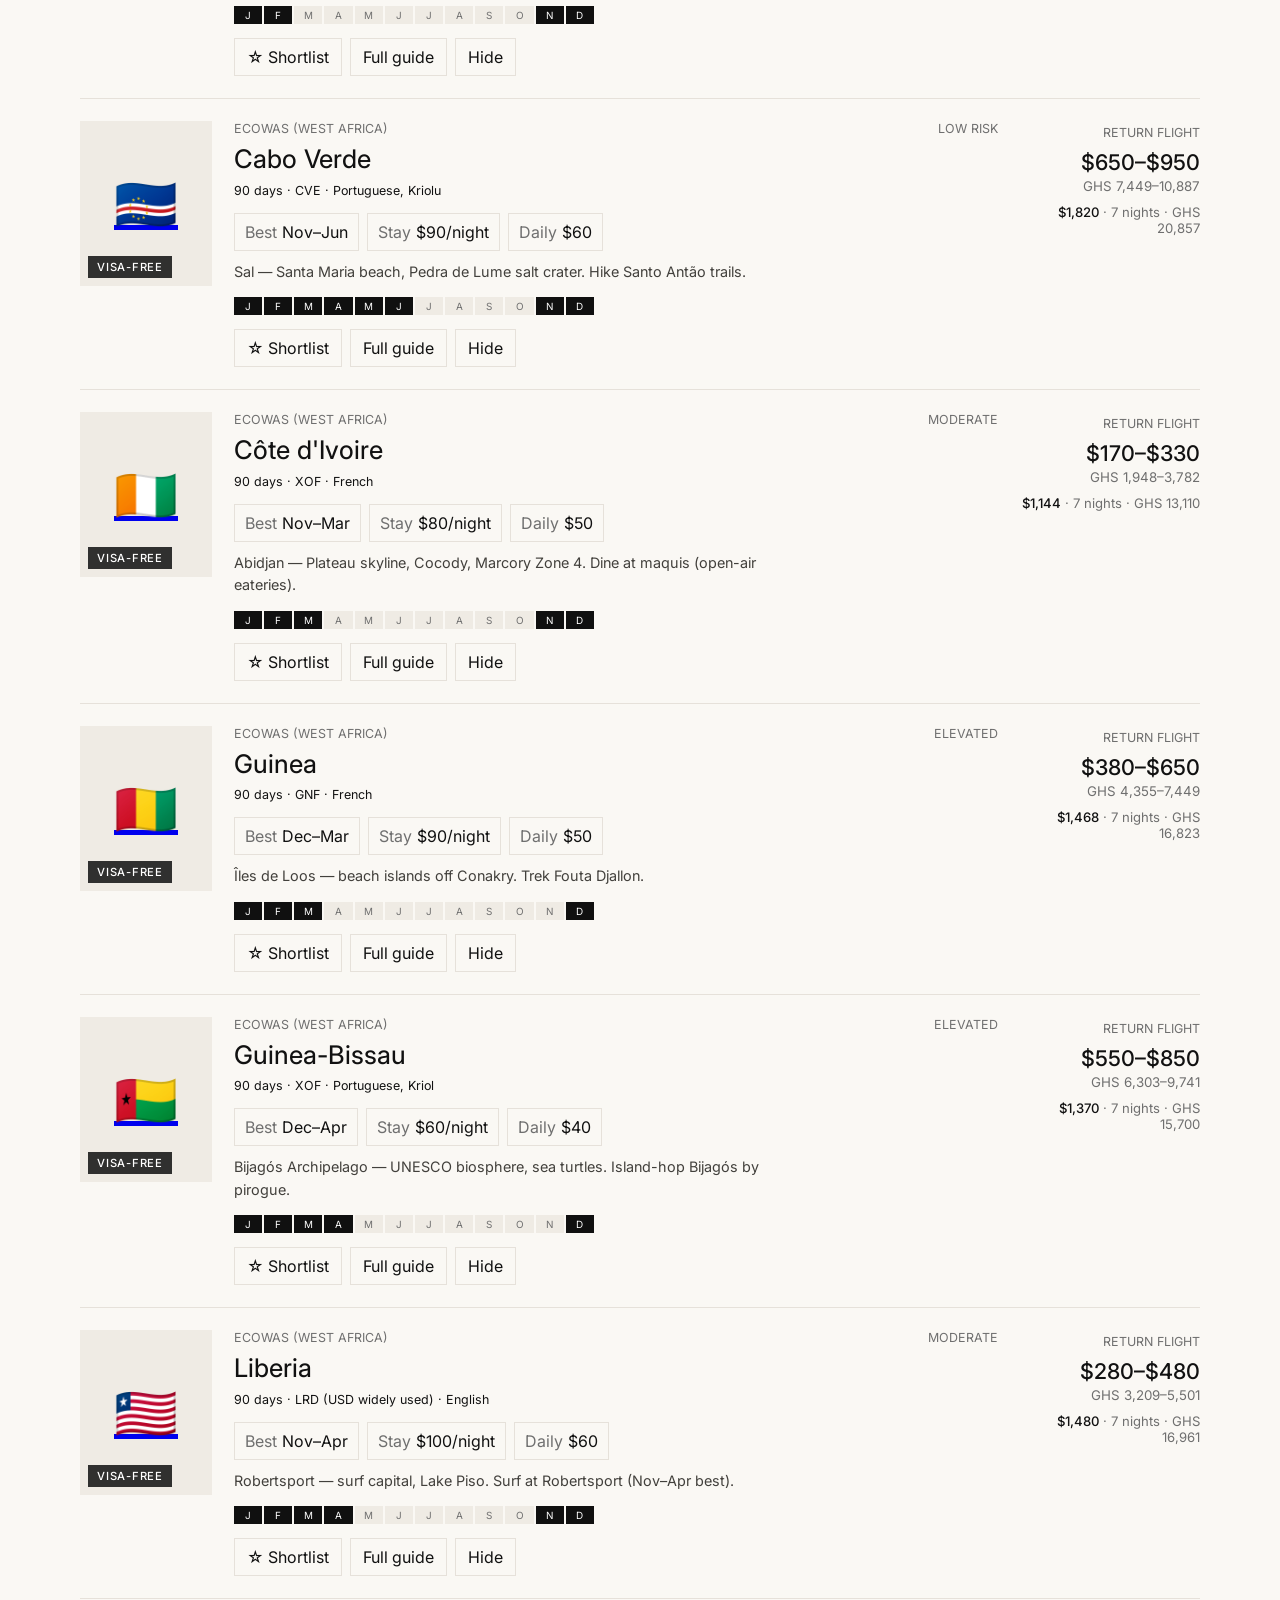
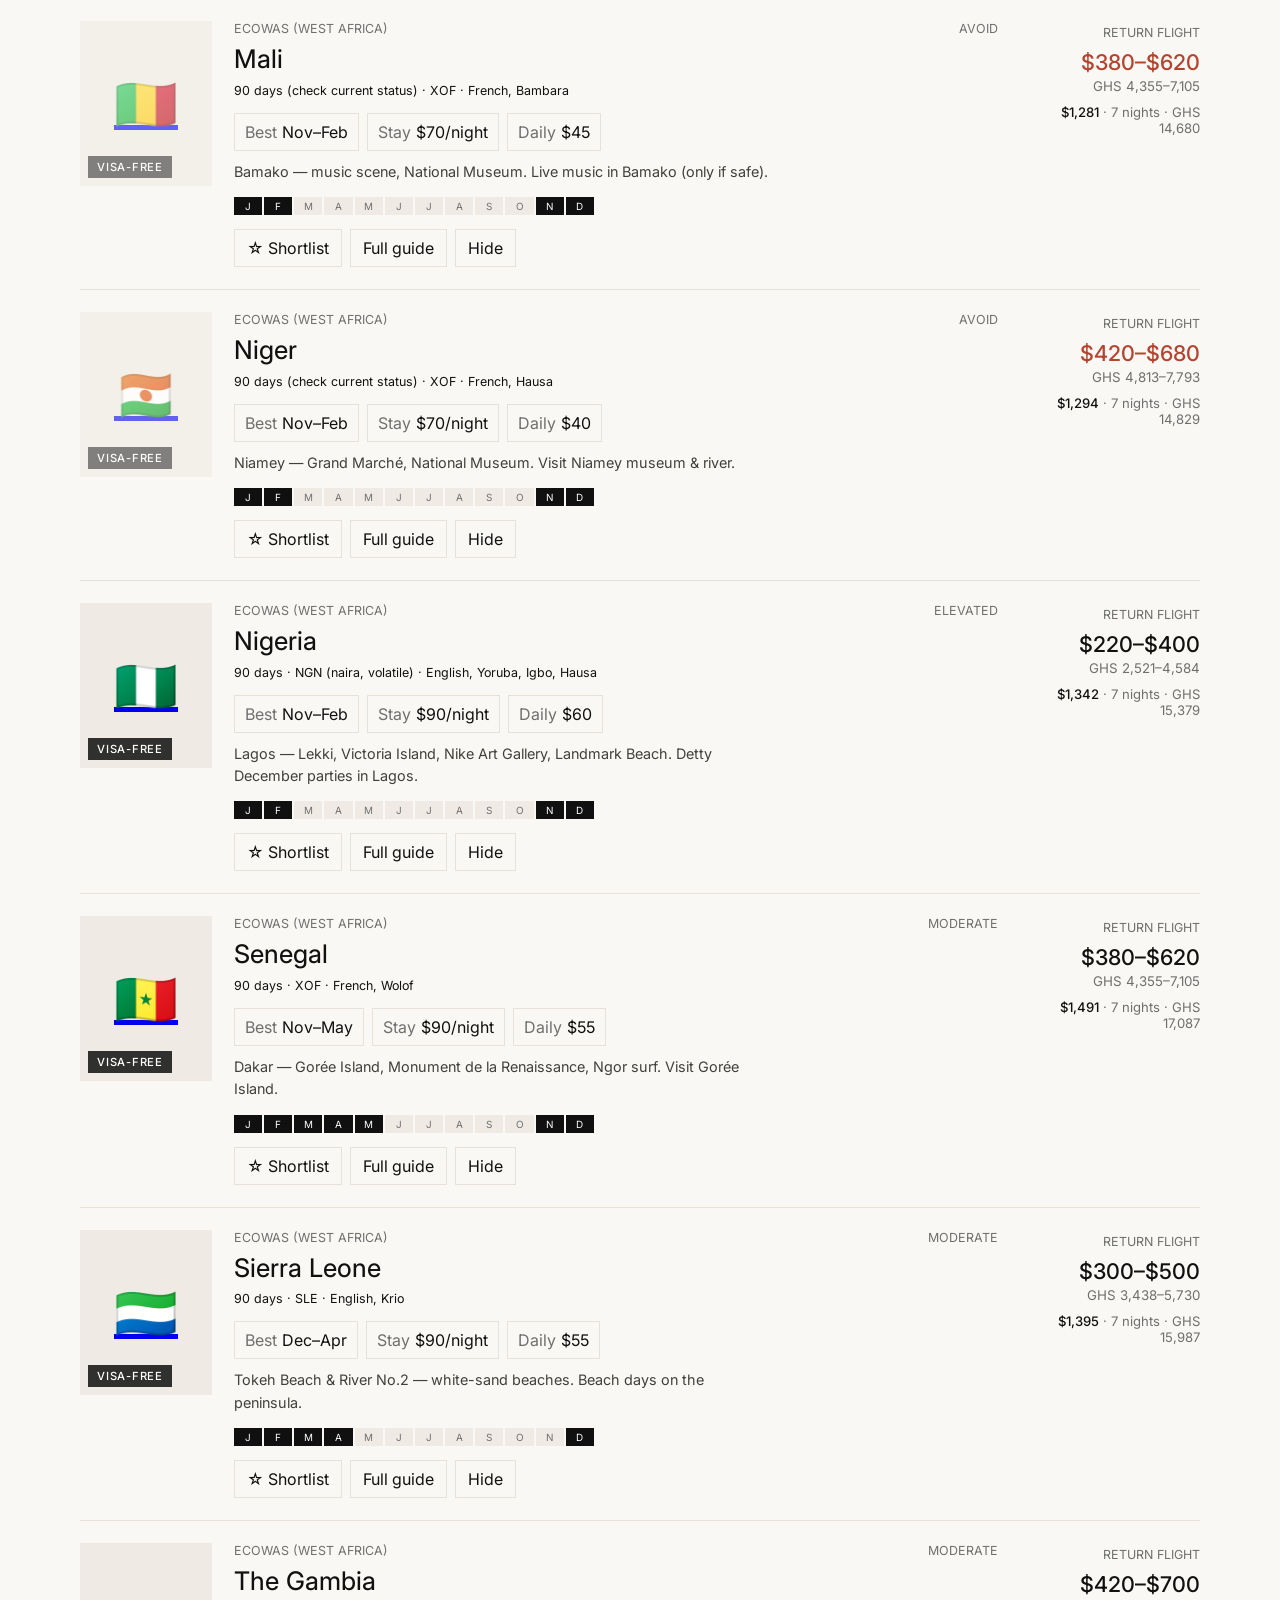
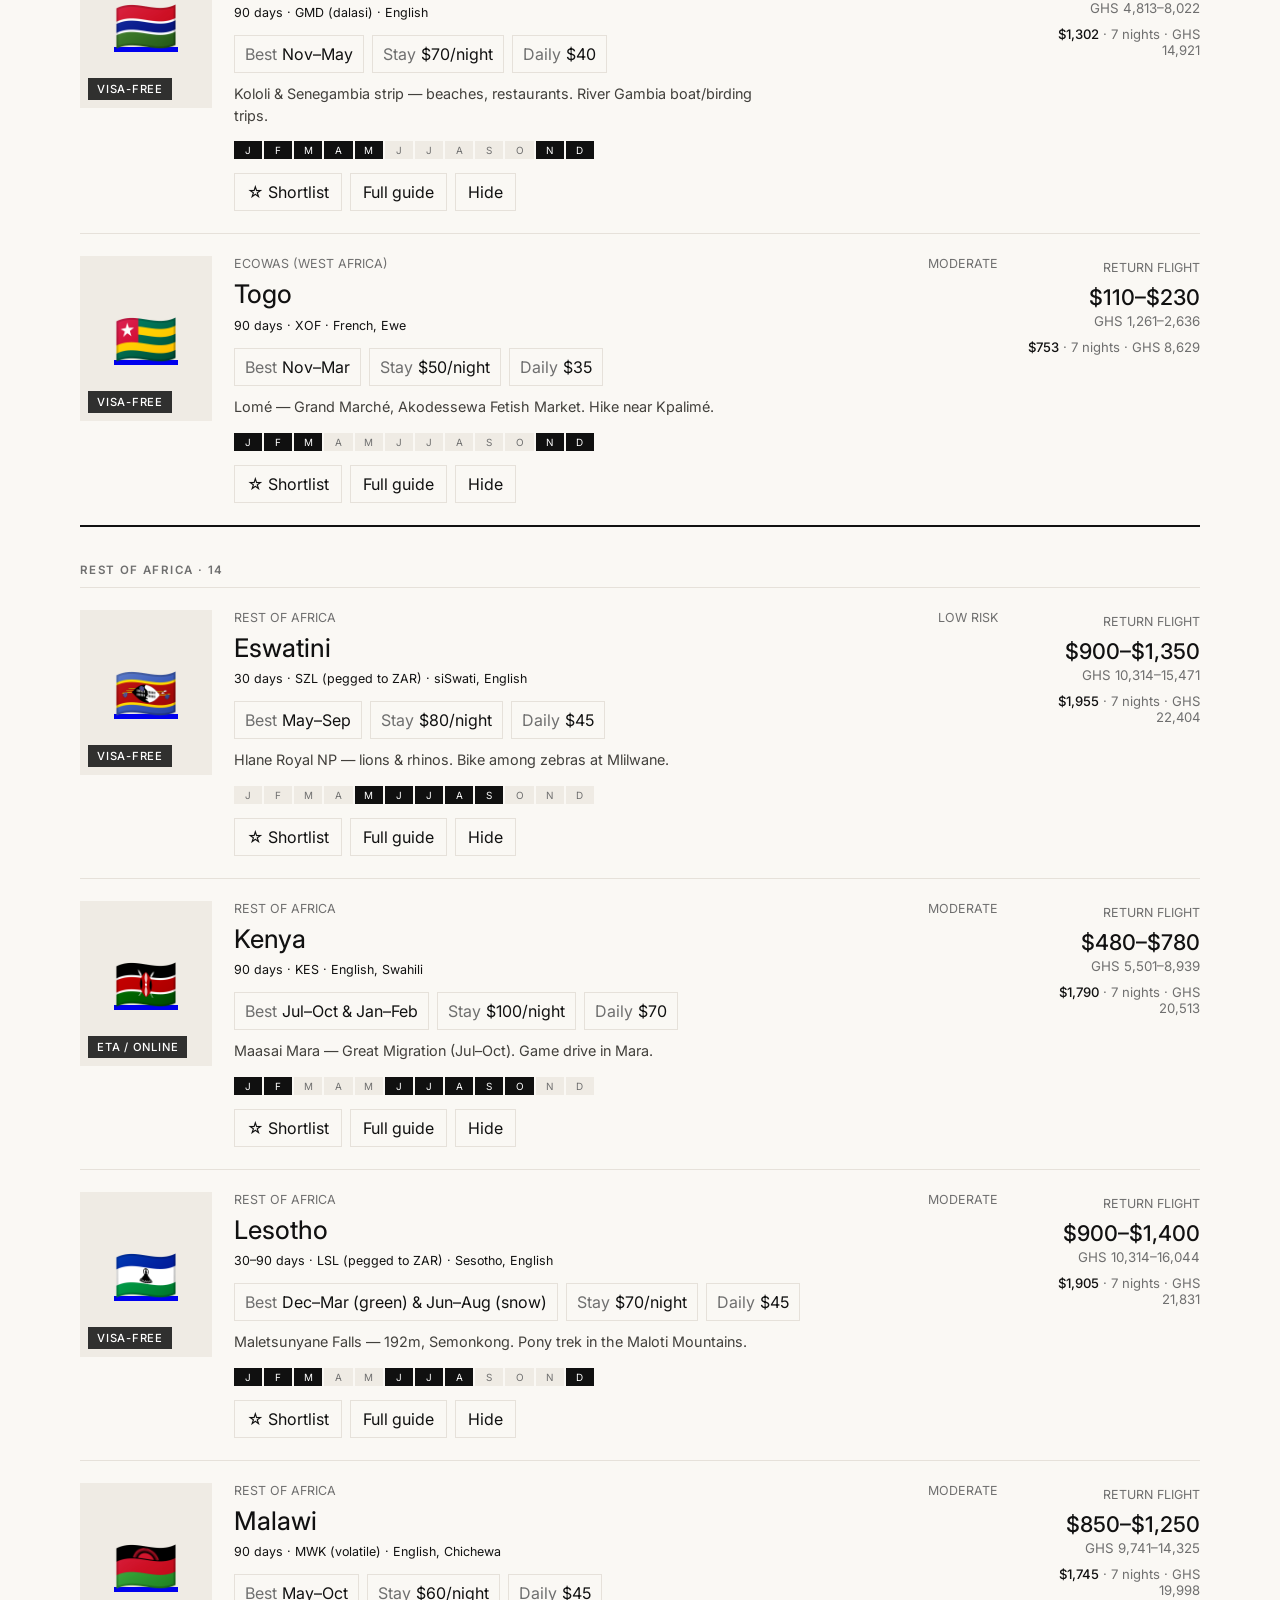
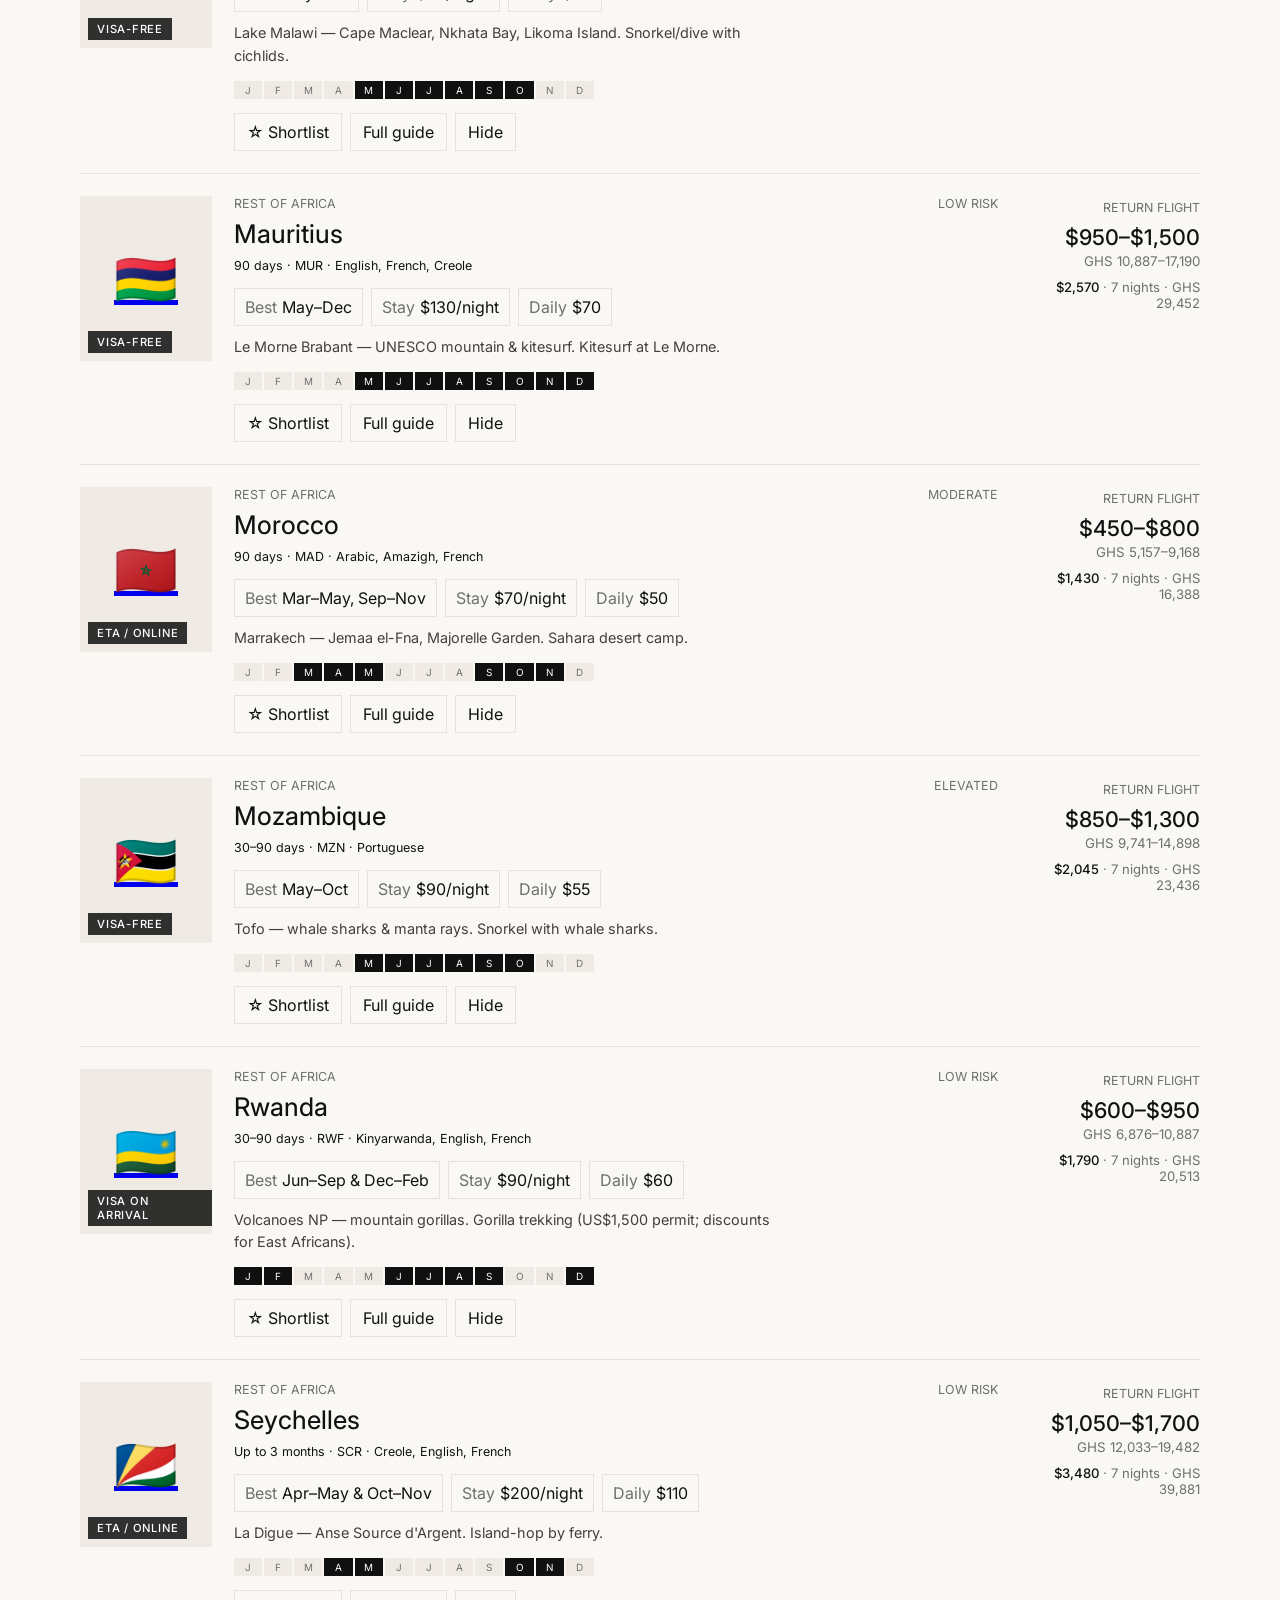
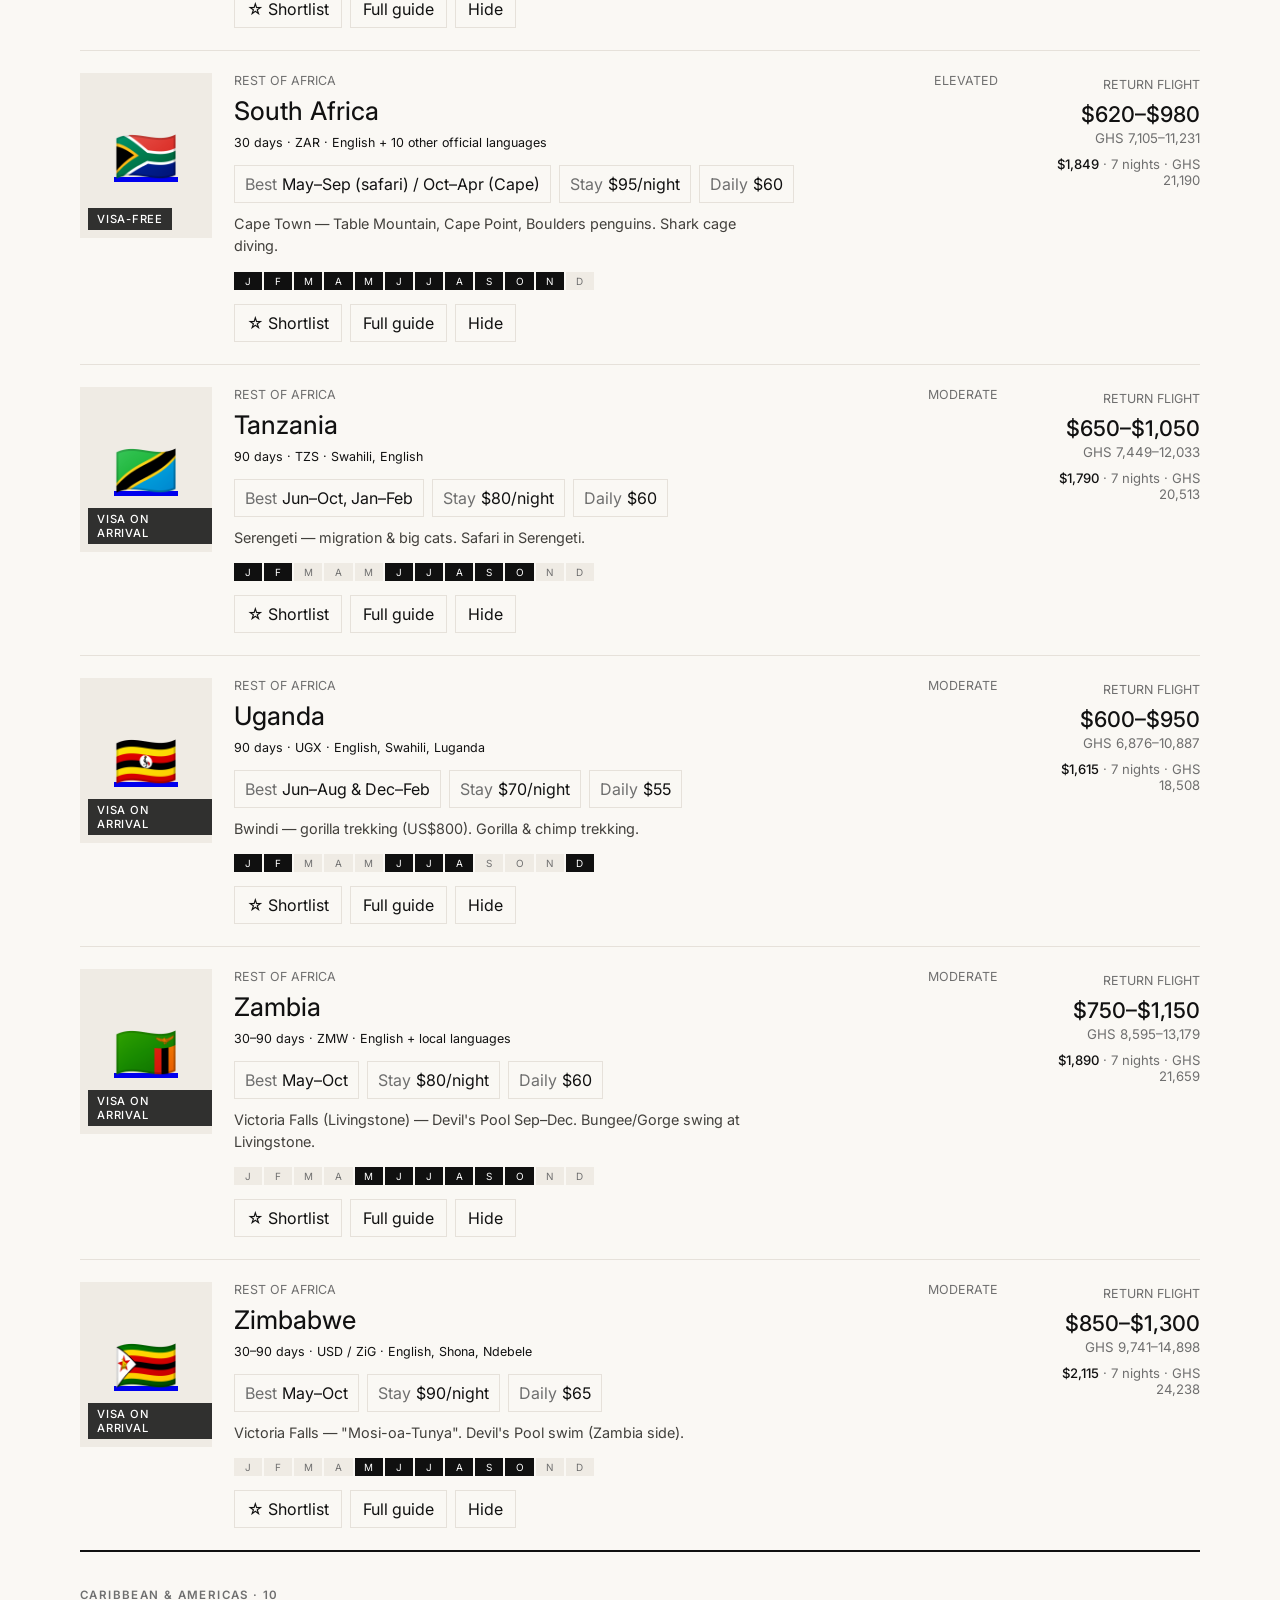
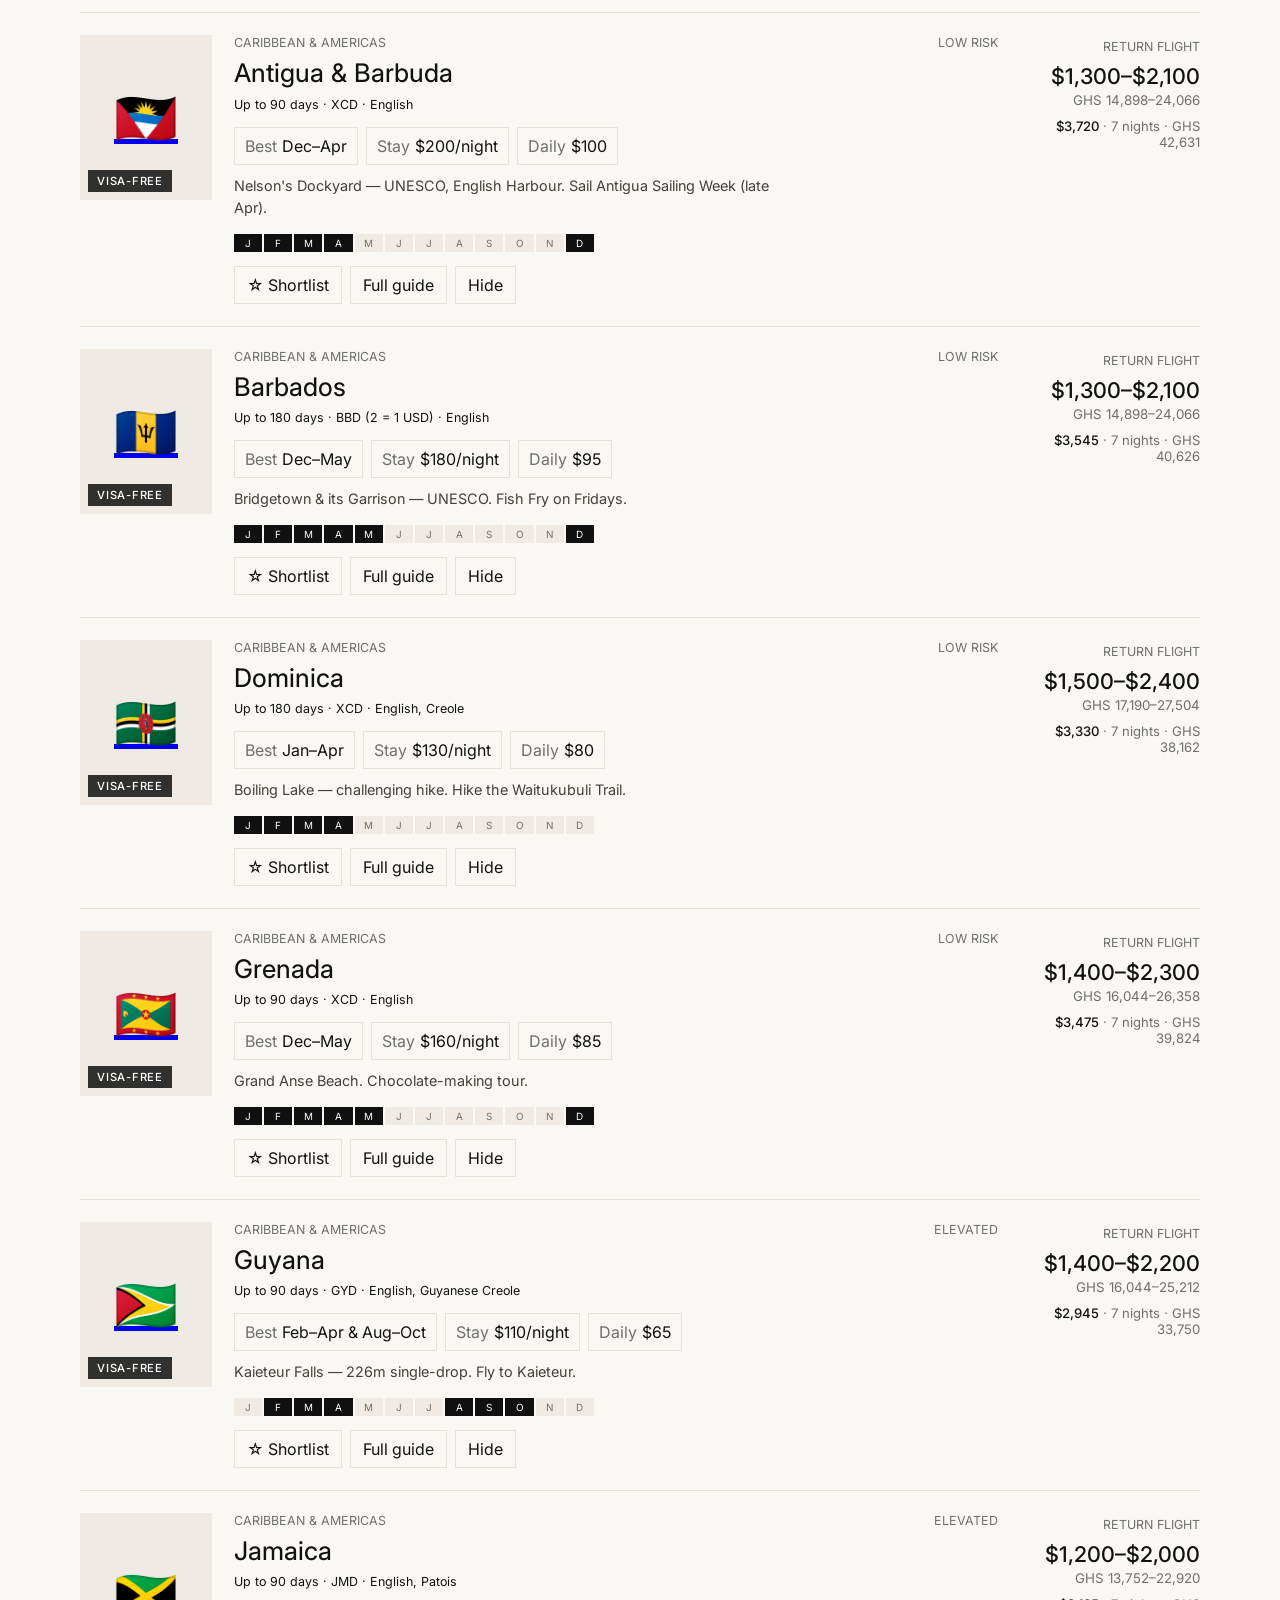
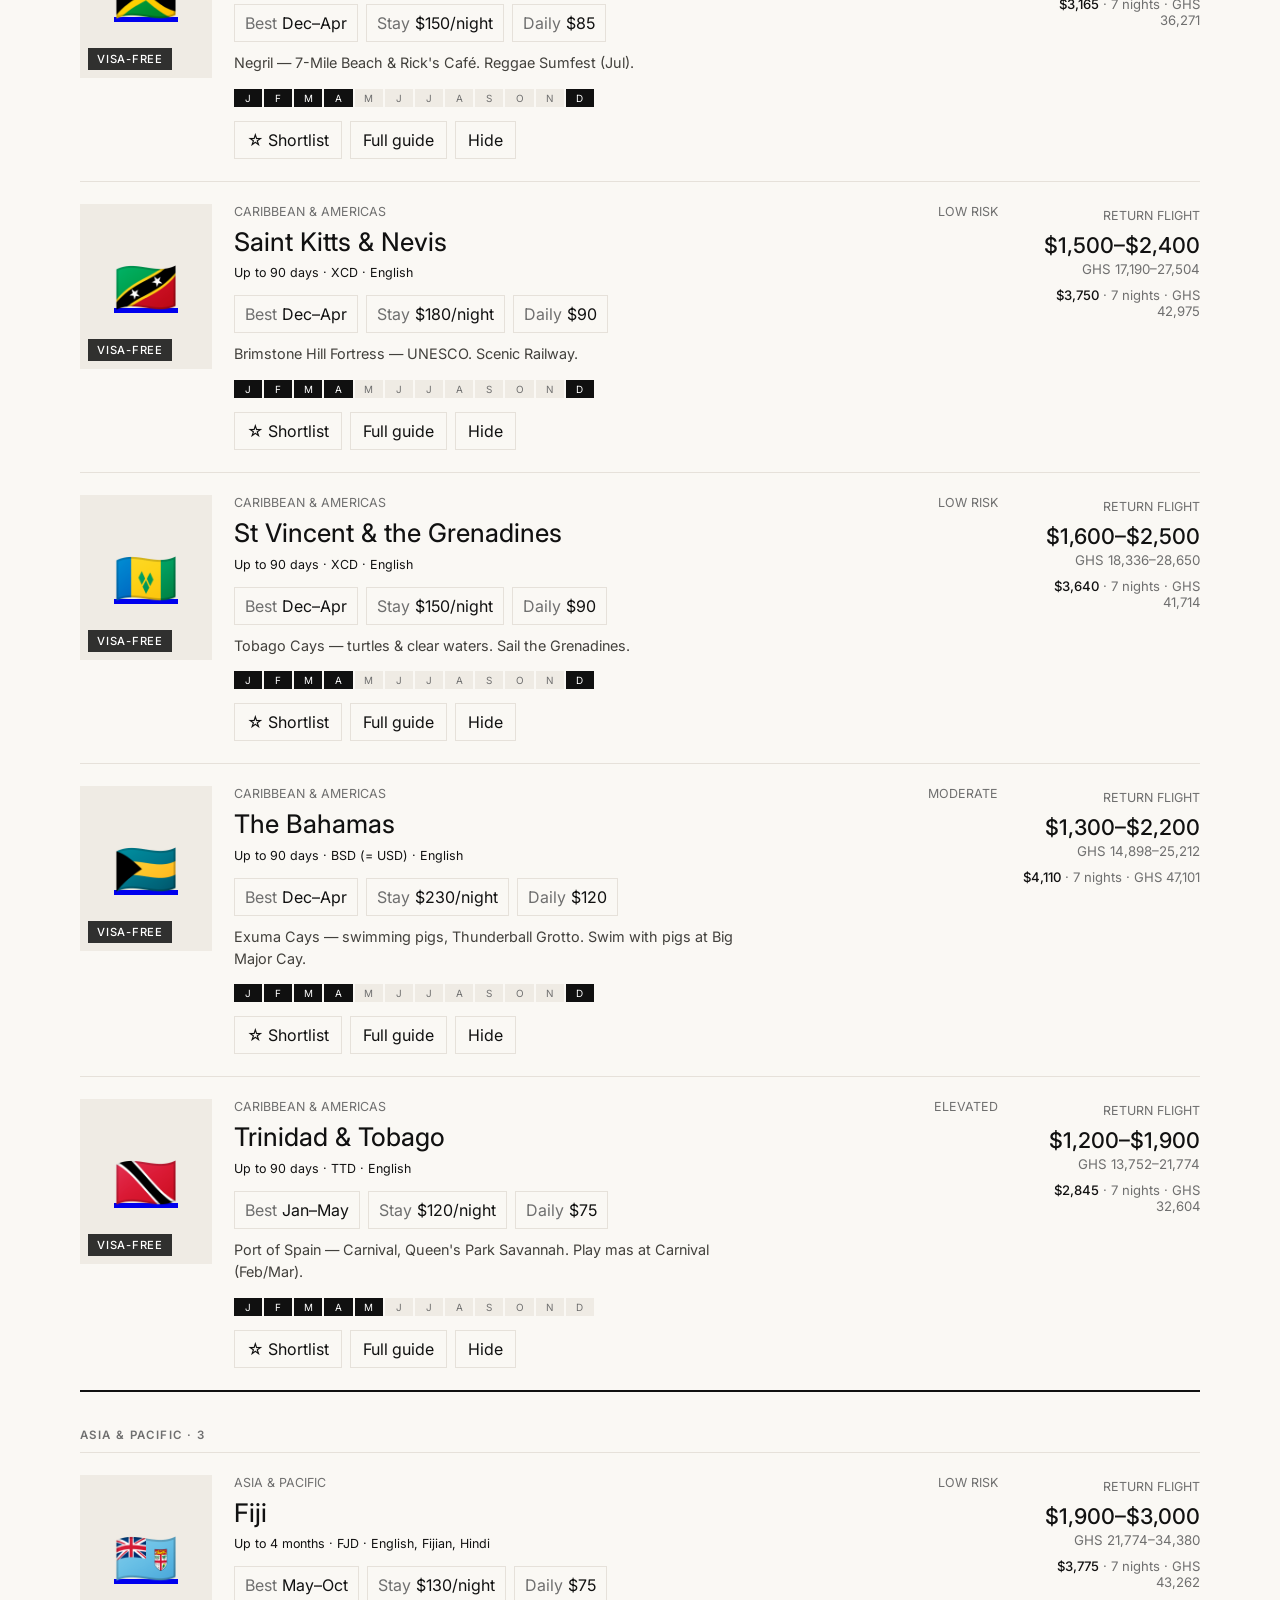
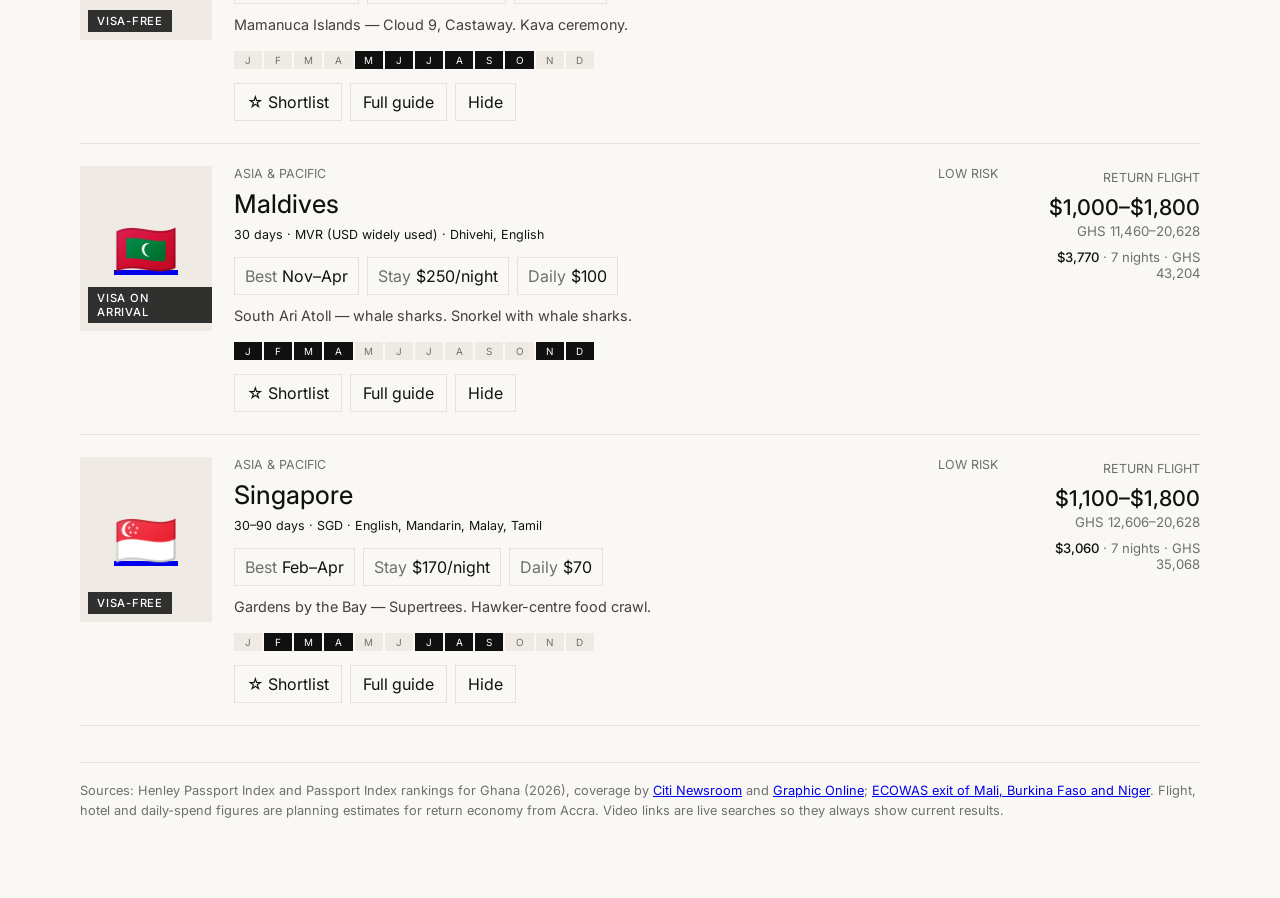
==== commit 78876e4f: "Redesign Passport Atlas with the Shoplist UI: summary band, list/grid/compare views, filters, shortl" ====
--- a/index.html
+++ b/index.html
@@ -1,386 +1,328 @@
 <!doctype html>
 <html lang="en">
 <head>
-<meta charset="utf-8">
-<meta name="viewport" content="width=device-width, initial-scale=1">
-<title>Ghana Passport Atlas</title>
-<link rel="preconnect" href="https://fonts.googleapis.com">
-<link rel="preconnect" href="https://fonts.gstatic.com" crossorigin>
-<link href="https://fonts.googleapis.com/css2?family=Fraunces:opsz,wght@9..144,500;9..144,700&family=Plus+Jakarta+Sans:wght@400;500;600;700&display=swap" rel="stylesheet">
-<style>
-:root{
-  --bg:#faf7f2; --surface:#ffffff; --surface2:#f3eee6; --ink:#1d1a16; --muted:#6b645a; --line:#e5ddd0;
-  --accent:#c8501e; --accent-ink:#ffffff; --gold:#d9a21b; --green:#2f7d4f; --blue:#2c6fbb; --red:#c0392b;
-  --shadow:0 1px 2px rgba(40,25,10,.06),0 8px 24px rgba(40,25,10,.06);
-  --r:16px;
-}
-@media (prefers-color-scheme:dark){
-  :root:not([data-theme="light"]){
-    --bg:#14110e; --surface:#1d1915; --surface2:#26211b; --ink:#f2ece3; --muted:#a39a8d; --line:#332d25;
-    --accent:#ee7a45; --accent-ink:#1a0d05; --shadow:0 1px 2px rgba(0,0,0,.4),0 8px 24px rgba(0,0,0,.35);
-  }
-}
-:root[data-theme="dark"]{
-  --bg:#14110e; --surface:#1d1915; --surface2:#26211b; --ink:#f2ece3; --muted:#a39a8d; --line:#332d25;
-  --accent:#ee7a45; --accent-ink:#1a0d05; --shadow:0 1px 2px rgba(0,0,0,.4),0 8px 24px rgba(0,0,0,.35);
-}
-*{box-sizing:border-box}
-html{scroll-behavior:smooth}
-body{margin:0;background:var(--bg);color:var(--ink);font:15px/1.55 "Plus Jakarta Sans",system-ui,sans-serif}
-h1,h2,h3{font-family:Fraunces,Georgia,serif;margin:0;letter-spacing:-.01em}
-button,input,select{font:inherit;color:inherit}
-.wrap{max-width:1180px;margin:0 auto;padding:0 16px}
-
-/* header */
-header.hero{padding:40px 0 20px;border-bottom:1px solid var(--line);
-  background:radial-gradient(900px 300px at 85% -20%,color-mix(in srgb,var(--accent) 22%,transparent),transparent),var(--bg)}
-.hero-top{display:flex;justify-content:space-between;align-items:flex-start;gap:16px}
-.eyebrow{font-size:12px;letter-spacing:.14em;text-transform:uppercase;color:var(--accent);font-weight:700}
-h1{font-size:clamp(30px,5vw,52px);line-height:1.05;margin:6px 0 10px}
-.sub{color:var(--muted);max-width:640px}
-.stats{display:flex;gap:10px;flex-wrap:wrap;margin-top:18px}
-.stat{background:var(--surface);border:1px solid var(--line);border-radius:12px;padding:8px 14px}
-.stat b{font-family:Fraunces,serif;font-size:20px;display:block;line-height:1.1}
-.stat span{font-size:12px;color:var(--muted)}
-.icon-btn{border:1px solid var(--line);background:var(--surface);border-radius:999px;padding:8px 12px;cursor:pointer}
-
-/* alert banner */
-.banner{background:color-mix(in srgb,var(--gold) 16%,var(--surface));border:1px solid color-mix(in srgb,var(--gold) 45%,var(--line));border-radius:12px;padding:12px 14px;margin:18px 0 0;font-size:13.5px}
-.banner b{color:var(--ink)}
-
-/* tabs */
-.tabs{display:flex;gap:4px;overflow-x:auto;padding:14px 0 0;scrollbar-width:none}
-.tab{white-space:nowrap;border:1px solid transparent;background:none;padding:9px 16px;border-radius:999px;cursor:pointer;color:var(--muted);font-weight:600}
-.tab:hover{background:var(--surface2)}
-.tab[aria-selected="true"]{background:var(--ink);color:var(--bg)}
-.tab .n{opacity:.6;font-weight:500;margin-left:4px;font-size:12px}
-
-/* filters */
-.panel{background:var(--surface);border:1px solid var(--line);border-radius:var(--r);padding:16px;margin:18px 0;box-shadow:var(--shadow)}
-.grid-f{display:grid;grid-template-columns:repeat(auto-fit,minmax(200px,1fr));gap:14px 18px;align-items:end}
-label.f{display:flex;flex-direction:column;gap:6px;font-size:12px;font-weight:600;color:var(--muted);text-transform:uppercase;letter-spacing:.06em}
-label.f .val{color:var(--ink);text-transform:none;letter-spacing:0;font-weight:600}
-input[type=search],input[type=number],select{background:var(--bg);border:1px solid var(--line);border-radius:10px;padding:9px 11px;width:100%}
-input[type=range]{width:100%;accent-color:var(--accent)}
-.chips{display:flex;flex-wrap:wrap;gap:6px}
-.chip{border:1px solid var(--line);background:var(--bg);border-radius:999px;padding:5px 12px;cursor:pointer;font-size:13px;font-weight:500}
-.chip[aria-pressed="true"]{background:var(--accent);border-color:var(--accent);color:var(--accent-ink)}
-.row{display:flex;gap:10px;flex-wrap:wrap;align-items:center;justify-content:space-between;margin-top:14px}
-.seg{display:inline-flex;border:1px solid var(--line);border-radius:10px;overflow:hidden}
-.seg button{border:0;background:var(--bg);padding:7px 14px;cursor:pointer;font-weight:600;font-size:13px}
-.seg button[aria-pressed="true"]{background:var(--ink);color:var(--bg)}
-.link{background:none;border:0;color:var(--accent);cursor:pointer;font-weight:600;padding:4px}
-
-/* cards */
-.cards{display:grid;grid-template-columns:repeat(auto-fill,minmax(320px,1fr));gap:16px;padding-bottom:60px}
-.card{background:var(--surface);border:1px solid var(--line);border-radius:var(--r);padding:16px;display:flex;flex-direction:column;gap:12px;box-shadow:var(--shadow);transition:transform .15s}
-.card:hover{transform:translateY(-2px)}
-.card.hidden-card{opacity:.45}
-.ch{display:flex;justify-content:space-between;align-items:flex-start;gap:8px}
-.ch h3{font-size:21px;line-height:1.15}
-.flag{font-size:30px;line-height:1}
-.reg{font-size:12px;color:var(--muted)}
-.badge{display:inline-block;border-radius:999px;padding:2px 10px;font-size:12px;font-weight:700}
-.b-free{background:color-mix(in srgb,var(--green) 18%,transparent);color:var(--green)}
-.b-voa{background:color-mix(in srgb,var(--blue) 18%,transparent);color:var(--blue)}
-.b-eta{background:color-mix(in srgb,var(--gold) 25%,transparent);color:#8a6200}
-:root[data-theme="dark"] .b-eta{color:var(--gold)}
-@media (prefers-color-scheme:dark){:root:not([data-theme="light"]) .b-eta{color:var(--gold)}}
-.facts{display:grid;grid-template-columns:1fr 1fr;gap:8px}
-.fact{background:var(--surface2);border-radius:10px;padding:8px 10px}
-.fact small{display:block;color:var(--muted);font-size:11px;text-transform:uppercase;letter-spacing:.06em}
-.fact b{font-size:15px}
-.months{display:grid;grid-template-columns:repeat(12,1fr);gap:3px}
-.months i{font-style:normal;font-size:10px;text-align:center;border-radius:4px;padding:2px 0;background:var(--surface2);color:var(--muted)}
-.months i.on{background:var(--green);color:#fff;font-weight:700}
-.safety{display:flex;align-items:center;gap:6px;font-size:12px;color:var(--muted)}
-.dots{display:inline-flex;gap:3px}.dots span{width:9px;height:9px;border-radius:50%;background:var(--line)}
-.s1 .dots span:nth-child(-n+1){background:var(--green)}
-.s2 .dots span:nth-child(-n+2){background:var(--gold)}
-.s3 .dots span:nth-child(-n+3){background:#e07a1f}
-.s4 .dots span:nth-child(-n+4){background:var(--red)}
-.vibes{display:flex;flex-wrap:wrap;gap:5px}
-.vibe{font-size:12px;background:var(--surface2);border-radius:6px;padding:2px 8px;color:var(--muted)}
-.actions{display:flex;gap:8px;margin-top:auto}
-.btn{border:1px solid var(--line);background:var(--bg);border-radius:10px;padding:8px 12px;cursor:pointer;font-weight:600;font-size:13px}
-.btn.primary{background:var(--accent);border-color:var(--accent);color:var(--accent-ink);flex:1}
-.btn.on{background:var(--gold);border-color:var(--gold);color:#2a1d00}
-.empty{padding:60px 0;text-align:center;color:var(--muted)}
-
-/* table */
-.tablewrap{overflow-x:auto;border:1px solid var(--line);border-radius:var(--r);background:var(--surface);margin-bottom:60px}
-table{border-collapse:collapse;width:100%;min-width:860px}
-th,td{padding:10px 12px;text-align:left;border-bottom:1px solid var(--line);white-space:nowrap}
-th{font-size:12px;text-transform:uppercase;letter-spacing:.06em;color:var(--muted);cursor:pointer;background:var(--surface2);position:sticky;top:0}
-tr:hover td{background:var(--surface2)}
-td.name{font-weight:700;cursor:pointer}
-
-/* modal */
-dialog{border:0;border-radius:20px;padding:0;max-width:760px;width:calc(100% - 24px);background:var(--surface);color:var(--ink);box-shadow:0 30px 80px rgba(0,0,0,.4);max-height:92vh}
-dialog::backdrop{background:rgba(10,6,2,.55);backdrop-filter:blur(3px)}
-.mh{padding:20px 22px 0;display:flex;justify-content:space-between;gap:12px}
-.mh h2{font-size:28px}
-.mtabs{display:flex;gap:2px;overflow-x:auto;padding:12px 16px 0;border-bottom:1px solid var(--line)}
-.mtab{background:none;border:0;padding:10px 12px;cursor:pointer;color:var(--muted);font-weight:600;border-bottom:2px solid transparent;white-space:nowrap}
-.mtab[aria-selected="true"]{color:var(--ink);border-bottom-color:var(--accent)}
-.mbody{padding:18px 22px 24px;overflow-y:auto;max-height:62vh}
-.mbody h4{margin:18px 0 6px;font-size:13px;text-transform:uppercase;letter-spacing:.08em;color:var(--muted)}
-.mbody h4:first-child{margin-top:0}
-.mbody ul{margin:0;padding-left:20px}.mbody li{margin:4px 0}
-.callout{border-radius:12px;padding:12px 14px;background:var(--surface2);margin:10px 0}
-.callout.warn{background:color-mix(in srgb,var(--red) 12%,var(--surface));border:1px solid color-mix(in srgb,var(--red) 35%,var(--line))}
-.cost{width:100%;border-collapse:collapse}
-.cost td,.cost th{padding:8px 6px;border-bottom:1px solid var(--line);white-space:normal;position:static;background:none;cursor:default;text-transform:none;letter-spacing:0;font-size:14px;color:var(--ink)}
-.cost tr:hover td{background:none}
-.cost td:last-child{text-align:right;font-weight:700}
-.vid-grid{display:grid;grid-template-columns:repeat(auto-fit,minmax(200px,1fr));gap:10px}
-.vid{display:block;text-decoration:none;color:inherit;border:1px solid var(--line);border-radius:12px;padding:12px;background:var(--bg)}
-.vid:hover{border-color:var(--accent)}
-.vid b{display:block}.vid small{color:var(--muted)}
-.foot{font-size:12px;color:var(--muted);padding:30px 0 60px;border-top:1px solid var(--line)}
-@media(max-width:560px){.hero-top{flex-direction:column}.mh h2{font-size:23px}}
-</style>
+  <meta charset="utf-8">
+  <meta name="viewport" content="width=device-width, initial-scale=1, viewport-fit=cover">
+  <title>Passport Atlas</title>
+  <link rel="preconnect" href="https://fonts.googleapis.com">
+  <link rel="preconnect" href="https://fonts.gstatic.com" crossorigin>
+  <link href="https://fonts.googleapis.com/css2?family=Inter:wght@400;500;600&display=swap" rel="stylesheet">
+  <link rel="stylesheet" href="style.css?v=1">
 </head>
 <body>
-
-<header class="hero">
-  <div class="wrap">
-    <div class="hero-top">
-      <div>
-        <div class="eyebrow">🇬🇭 Ordinary Ghanaian passport</div>
-        <h1>The Ghana Passport Atlas</h1>
-        <p class="sub">Every visa-free, visa-on-arrival and eTA destination on your list — with flights from Accra, best months, hotel &amp; Airbnb costs, safety, things to do, and TikTok/YouTube search links. Filter, shortlist and hide as you plan.</p>
-        <div class="stats" id="stats"></div>
-      </div>
-      <button class="icon-btn" id="themeBtn" title="Toggle theme">🌓 Theme</button>
-    </div>
-    <div class="banner"><b>Read first:</b> Mali, Burkina Faso &amp; Niger left ECOWAS in Jan 2025 (free movement promised “until further notice”) and most governments advise <b>against travel</b> there. Prices are rough USD planning estimates, not quotes. Visa rules change — always verify with the destination’s embassy/official portal and your airline. Many Caribbean routings can require transit visas for Ghanaians.</div>
-    <div class="tabs" role="tablist" id="tabs"></div>
-  </div>
-</header>
-
-<main class="wrap">
-  <section class="panel" aria-label="Filters">
-    <div class="grid-f">
-      <label class="f">Search<input type="search" id="q" placeholder="Country, city, activity…"></label>
-      <label class="f">Best month to go
-        <select id="month"><option value="">Any month</option></select>
-      </label>
-      <label class="f">Max flight (return) <span class="val" id="flightVal"></span>
-        <input type="range" id="flight" min="100" max="3000" step="50" value="3000"></label>
-      <label class="f">Max trip total / person <span class="val" id="totalVal"></span>
-        <input type="range" id="total" min="300" max="8000" step="100" value="8000"></label>
-      <label class="f">Safety (max risk level) <span class="val" id="safeVal"></span>
-        <input type="range" id="safe" min="1" max="4" step="1" value="4"></label>
-      <label class="f">Nights <input type="number" id="nights" min="1" max="60" value="7"></label>
-    </div>
-    <div class="row">
-      <div>
-        <div class="chips" id="entryChips" style="margin-bottom:8px"></div>
-        <div class="chips" id="vibeChips"></div>
-      </div>
-      <div style="display:flex;flex-direction:column;gap:8px;align-items:flex-end">
-        <div class="seg" id="styleSeg"><button data-v="0">Budget</button><button data-v="1" aria-pressed="true">Mid</button><button data-v="2">Comfort</button></div>
-        <div class="seg" id="staySeg"><button data-v="hotel" aria-pressed="true">Hotel</button><button data-v="airbnb">Airbnb</button></div>
+<main class="page-shell">
+  <header class="page-header">
+    <p class="eyebrow">Ghana ordinary passport · vacation planner</p>
+    <div class="title-row">
+      <h1>Visa-Free List</h1>
+      <div class="rates-wrap">
+        <div class="rates">
+          <div class="rate-control">
+            <label for="usdRate">USD → GHS</label>
+            <input id="usdRate" type="number" min="0" step="0.01" value="11.46" inputmode="decimal">
+          </div>
+          <div class="rate-control">
+            <label for="nights">Nights</label>
+            <input id="nights" type="number" min="1" max="60" step="1" value="7" inputmode="numeric">
+          </div>
+        </div>
+        <small class="rate-note">Rate is editable. Prices are estimates, not quotes.</small>
       </div>
     </div>
-    <div class="row">
-      <div style="display:flex;gap:10px;align-items:center;flex-wrap:wrap">
-        <label>Sort&nbsp;<select id="sort" style="width:auto">
-          <option value="name">Name A–Z</option><option value="flight">Cheapest flight</option><option value="total">Cheapest total</option>
-          <option value="safety">Safest first</option><option value="stay">Cheapest stay</option>
-        </select></label>
-        <div class="seg" id="viewSeg"><button data-v="cards" aria-pressed="true">Cards</button><button data-v="table">Table</button></div>
-        <label style="display:flex;gap:6px;align-items:center;font-size:13px"><input type="checkbox" id="showHidden"> Show hidden</label>
-      </div>
-      <div><span id="count" style="color:var(--muted);margin-right:10px"></span>
-        <button class="link" id="reset">Reset filters</button>
-        <button class="link" id="copyList">Copy shortlist</button></div>
+    <p class="intro">41 destinations open to Ghanaian passport holders without a prior visa: ECOWAS free movement, visa-on-arrival and online-authorisation countries. Each one has flights from Accra, best months, hotel and Airbnb costs, safety, things to do and TikTok/YouTube searches. Filter it down, shortlist what you like and hide what you don't.</p>
+    <p class="note-band"><b>Check before you book.</b> Mali, Burkina Faso and Niger left ECOWAS in January 2025 and most governments advise against travel there. The "about 67 destinations" figure counts more places than this list. Several Caribbean and Asia routings can need transit visas for Ghanaians, so check every connection.</p>
+  </header>
+
+  <section class="summary-band" aria-label="Trip summary">
+    <div><span>Destinations shown</span><strong id="sCount">0</strong></div>
+    <div><span>Avg return flight</span><strong id="sFlight">$0</strong><small id="sFlightGhs">GHS 0</small></div>
+    <div><span id="sTripLbl">Avg 7-night trip</span><strong id="sTrip">$0</strong><small id="sTripGhs">GHS 0</small></div>
+    <div><span id="sFavLbl">Shortlist (0)</span><strong id="sFav">$0</strong><small id="sFavGhs">GHS 0</small></div>
+    <button id="copyList" type="button">Copy shortlist</button>
+  </section>
+
+  <section class="toolbar" aria-label="Regions and view">
+    <button class="filter-button active" type="button" data-region="all">All</button>
+    <button class="filter-button" type="button" data-region="ecowas">ECOWAS</button>
+    <button class="filter-button" type="button" data-region="africa">Rest of Africa</button>
+    <button class="filter-button" type="button" data-region="caribbean">Caribbean</button>
+    <button class="filter-button" type="button" data-region="asia">Asia &amp; Pacific</button>
+    <button class="filter-button" type="button" data-region="fav">Shortlist</button>
+    <span class="toolbar-divider"></span>
+    <button class="filter-button active" type="button" data-view="list">List</button>
+    <button class="filter-button" type="button" data-view="grid">Grid view</button>
+    <button class="filter-button" type="button" data-view="table">Compare</button>
+  </section>
+
+  <details class="filters" id="filters">
+    <summary>Filters</summary>
+    <div class="filter-grid">
+      <div class="field"><label for="q">Search</label><input id="q" type="search" placeholder="Country, city, activity"></div>
+      <div class="field"><label for="month">Best month to go</label>
+        <select id="month"><option value="">Any month</option></select></div>
+      <div class="field"><span>Max return flight <output id="flightOut"></output></span>
+        <input id="flight" type="range" min="100" max="3000" step="50" value="3000"></div>
+      <div class="field"><span>Max trip total <output id="totalOut"></output></span>
+        <input id="total" type="range" min="300" max="8000" step="100" value="8000"></div>
+      <div class="field"><span>Safety, up to <output id="safeOut"></output></span>
+        <input id="safe" type="range" min="1" max="4" step="1" value="4"></div>
+      <div class="field"><label for="sort">Sort by</label>
+        <select id="sort">
+          <option value="region">Region</option><option value="name">Name A–Z</option><option value="flight">Cheapest flight</option>
+          <option value="total">Cheapest trip</option><option value="stay">Cheapest stay</option><option value="safety">Safest first</option>
+        </select></div>
     </div>
-  </section>
-
-  <div id="out"></div>
-
-  <div class="foot">
-    Sources &amp; method: passport rankings (Henley Passport Index, Passport Index, Ghana MFA), Citi Newsroom/Graphic Online coverage of 2026 rankings and the ECOWAS exit of Mali/Burkina/Niger, plus typical published tourism ranges. Figures are estimates for planning; individual TikTok/YouTube links are search links so they stay current.
-  </div>
+    <div class="chip-row" id="entryRow"><span class="lbl">Entry</span></div>
+    <div class="chip-row" id="styleRow"><span class="lbl">Budget</span>
+      <button class="filter-button" type="button" data-style="0">Budget</button>
+      <button class="filter-button active" type="button" data-style="1">Mid</button>
+      <button class="filter-button" type="button" data-style="2">Comfort</button>
+      <span class="lbl" style="margin-left:14px">Stay</span>
+      <button class="filter-button active" type="button" data-stay="hotel">Hotel</button>
+      <button class="filter-button" type="button" data-stay="airbnb">Airbnb</button>
+    </div>
+    <div class="chip-row" id="vibeRow"><span class="lbl">Vibe</span></div>
+    <div class="filters-foot">
+      <label style="display:flex;gap:8px;align-items:center;font-size:.88rem"><input type="checkbox" id="showHidden"> Show hidden places</label>
+      <button class="link-button" type="button" id="reset">Reset filters</button>
+    </div>
+  </details>
+
+  <section id="list" class="list" aria-live="polite"></section>
+
+  <p class="sources">Sources: Henley Passport Index and Passport Index rankings for Ghana (2026), coverage by <a href="https://citinewsroom.com/2026/01/ghana-misses-africas-top-10-most-powerful-passports-as-seychelles-leads-the-continent/">Citi Newsroom</a> and <a href="https://www.graphic.com.gh/news/general-news/ghana-passport-ranks-68th-in-worlds-most-power-passports-index-for-2026.html">Graphic Online</a>; <a href="https://nannews.ng/ecowas-says-mali-b-faso-niger-officially-exit-bloc-today/">ECOWAS exit of Mali, Burkina Faso and Niger</a>. Flight, hotel and daily-spend figures are planning estimates for return economy from Accra. Video links are live searches so they always show current results.</p>
 </main>
 
 <dialog id="dlg"></dialog>
 
 <script src="data.js"></script>
 <script>
-const MONTHS=['Jan','Feb','Mar','Apr','May','Jun','Jul','Aug','Sep','Oct','Nov','Dec'];
-const ENTRY={free:'Visa-free',voa:'Visa on arrival',eta:'eTA / online'};
-const VIBES=[...new Set(DESTINATIONS.flatMap(d=>d.vibes))].sort();
-const SAFETY_LABEL={1:'Low risk',2:'Moderate',3:'Elevated',4:'Avoid'};
-const $=s=>document.querySelector(s);
-
-/* ---------- state (persisted, defensively) ---------- */
-const store={get(k,f){try{const v=localStorage.getItem(k);return v?JSON.parse(v):f}catch(e){return f}},set(k,v){try{localStorage.setItem(k,JSON.stringify(v))}catch(e){}}};
-const S={
-  tab:'all',q:'',month:'',flight:3000,total:8000,safe:4,nights:7,style:1,stay:'hotel',
-  entry:new Set(),vibes:new Set(),sort:'name',view:'cards',showHidden:false,
-  fav:new Set(store.get('gpa.fav',[])),hid:new Set(store.get('gpa.hid',[]))
-};
-
-/* ---------- helpers ---------- */
-const stayCost=d=>S.stay==='airbnb'?Math.round(d.airbnb*[.6,1,1.8][S.style]):d.hotel[S.style];
-const total=d=>Math.round(d.flight[0]+(d.flight[1]-d.flight[0])*.4+S.nights*(stayCost(d)+d.daily[S.style]));
-const $$=(s,r=document)=>[...r.querySelectorAll(s)];
-const money=n=>'$'+n.toLocaleString();
-const esc=s=>String(s).replace(/[&<>"]/g,c=>({'&':'&amp;','<':'&lt;','>':'&gt;','"':'&quot;'}[c]));
-
-/* ---------- build static controls ---------- */
-(function init(){
-  const tabs=[['all','All'],...Object.entries(REGIONS),['fav','★ Shortlist']];
-  $('#tabs').innerHTML=tabs.map(([k,l])=>`<button class="tab" role="tab" data-k="${k}" aria-selected="${k==='all'}">${l}<span class="n" data-n="${k}"></span></button>`).join('');
-  $('#month').insertAdjacentHTML('beforeend',MONTHS.map((m,i)=>`<option value="${i+1}">${m}</option>`).join(''));
-  $('#entryChips').innerHTML=Object.entries(ENTRY).map(([k,l])=>`<button class="chip" data-e="${k}" aria-pressed="false">${l}</button>`).join('');
-  $('#vibeChips').innerHTML=VIBES.map(v=>`<button class="chip" data-v="${v}" aria-pressed="false">${v}</button>`).join('');
-
-  $('#tabs').onclick=e=>{const b=e.target.closest('.tab');if(!b)return;S.tab=b.dataset.k;$$('.tab').forEach(t=>t.setAttribute('aria-selected',t===b));render()};
-  $('#entryChips').onclick=e=>{const b=e.target.closest('.chip');if(!b)return;toggle(S.entry,b.dataset.e,b);render()};
-  $('#vibeChips').onclick=e=>{const b=e.target.closest('.chip');if(!b)return;toggle(S.vibes,b.dataset.v,b);render()};
-  for(const [id,key,num] of [['q','q'],['month','month'],['flight','flight',1],['total','total',1],['safe','safe',1],['nights','nights',1],['sort','sort']])
-    $('#'+id).oninput=e=>{S[key]=num?+e.target.value:e.target.value;render()};
-  seg('#styleSeg','style',v=>+v);seg('#staySeg','stay',v=>v);seg('#viewSeg','view',v=>v);
-  $('#showHidden').onchange=e=>{S.showHidden=e.target.checked;render()};
-  $('#reset').onclick=()=>{Object.assign(S,{q:'',month:'',flight:3000,total:8000,safe:4});S.entry.clear();S.vibes.clear();
-    $('#q').value='';$('#month').value='';$('#flight').value=3000;$('#total').value=8000;$('#safe').value=4;
-    $$('.chip').forEach(c=>c.setAttribute('aria-pressed','false'));render()};
-  $('#copyList').onclick=async()=>{
-    const list=DESTINATIONS.filter(d=>S.fav.has(d.id)).map(d=>`${d.flag} ${d.name} — ${d.best}, flight ${money(d.flight[0])}–${money(d.flight[1])}, ~${money(total(d))} total`).join('\n')||'No shortlist yet.';
-    try{await navigator.clipboard.writeText(list);$('#copyList').textContent='Copied!'}catch(e){prompt('Copy your shortlist:',list)}
-    setTimeout(()=>$('#copyList').textContent='Copy shortlist',1500)};
-  $('#themeBtn').onclick=()=>{const r=document.documentElement;const dark=r.dataset.theme?r.dataset.theme==='dark':matchMedia('(prefers-color-scheme:dark)').matches;r.dataset.theme=dark?'light':'dark'};
-  document.addEventListener('click',e=>{ // delegated card/table/modal actions
-    const a=e.target.closest('[data-act]');if(!a)return;const id=a.dataset.id;
-    if(a.dataset.act==='fav'){S.fav.has(id)?S.fav.delete(id):S.fav.add(id);store.set('gpa.fav',[...S.fav]);render();refreshModalButtons(id)}
-    if(a.dataset.act==='hide'){S.hid.has(id)?S.hid.delete(id):S.hid.add(id);store.set('gpa.hid',[...S.hid]);render()}
-    if(a.dataset.act==='open')openModal(id);
-    if(a.dataset.act==='sort'){S.sort=a.dataset.k;$('#sort').value=a.dataset.k;render()}
+(() => {
+  const MONTHS = ['Jan','Feb','Mar','Apr','May','Jun','Jul','Aug','Sep','Oct','Nov','Dec'];
+  const ENTRY = { free: 'Visa-free', voa: 'Visa on arrival', eta: 'eTA / online' };
+  const SAFE = { 1: 'Low risk', 2: 'Moderate', 3: 'Elevated', 4: 'Avoid' };
+  const VIBES = [...new Set(DESTINATIONS.flatMap(d => d.vibes))].sort();
+  const $ = s => document.querySelector(s);
+  const $$ = (s, r = document) => [...r.querySelectorAll(s)];
+  const esc = s => String(s).replace(/[&<>"]/g, c => ({ '&': '&amp;', '<': '&lt;', '>': '&gt;', '"': '&quot;' }[c]));
+
+  const store = {
+    get(k, f) { try { const v = localStorage.getItem(k); return v ? JSON.parse(v) : f } catch (e) { return f } },
+    set(k, v) { try { localStorage.setItem(k, JSON.stringify(v)) } catch (e) {} }
+  };
+  const saved = store.get('atlas.v1', {});
+  const S = {
+    region: 'all', q: '', month: '', flight: 3000, total: 8000, safe: 4, sort: 'region', view: 'list',
+    style: 1, stay: 'hotel', nights: 7, usd: 11.46, showHidden: false,
+    entry: new Set(), vibes: new Set(),
+    fav: new Set(saved.fav || []), hid: new Set(saved.hid || [])
+  };
+  if (saved.usd > 0) S.usd = saved.usd;
+  if (saved.nights > 0) S.nights = saved.nights;
+  const persist = () => store.set('atlas.v1', { fav: [...S.fav], hid: [...S.hid], usd: S.usd, nights: S.nights });
+
+  const stay = d => S.stay === 'airbnb' ? Math.round(d.airbnb * [.6, 1, 1.8][S.style]) : d.hotel[S.style];
+  const trip = d => Math.round(d.flight[0] + (d.flight[1] - d.flight[0]) * .4 + S.nights * (stay(d) + d.daily[S.style]));
+  const usd = n => '$' + Math.round(n).toLocaleString('en-US');
+  const ghs = n => 'GHS ' + Math.round(n * S.usd).toLocaleString('en-US');
+  const avg = a => a.length ? a.reduce((s, x) => s + x, 0) / a.length : 0;
+
+  /* ---------- build static controls ---------- */
+  $('#month').insertAdjacentHTML('beforeend', MONTHS.map((m, i) => `<option value="${i + 1}">${m}</option>`).join(''));
+  $('#entryRow').insertAdjacentHTML('beforeend', Object.entries(ENTRY).map(([k, l]) => `<button class="filter-button" type="button" data-entry="${k}">${l}</button>`).join(''));
+  $('#vibeRow').insertAdjacentHTML('beforeend', VIBES.map(v => `<button class="filter-button" type="button" data-vibe="${v}">${v[0].toUpperCase() + v.slice(1)}</button>`).join(''));
+  $('#usdRate').value = S.usd; $('#nights').value = S.nights;
+  if (innerWidth > 780) $('#filters').open = true;
+
+  /* ---------- filtering ---------- */
+  function visible() {
+    const q = S.q.trim().toLowerCase();
+    const order = Object.keys(REGIONS);
+    return DESTINATIONS.filter(d => {
+      if (S.region === 'fav' ? !S.fav.has(d.id) : S.region !== 'all' && d.region !== S.region) return false;
+      if (!S.showHidden && S.hid.has(d.id)) return false;
+      if (q && !JSON.stringify([d.name, d.spots, d.doThings, d.eat, d.cur, d.lang, d.vibes]).toLowerCase().includes(q)) return false;
+      if (S.month && !d.months.includes(+S.month)) return false;
+      if (d.flight[0] > S.flight || d.safety > S.safe || trip(d) > S.total) return false;
+      if (S.entry.size && !S.entry.has(d.entry)) return false;
+      if (S.vibes.size && ![...S.vibes].every(v => d.vibes.includes(v))) return false;
+      return true;
+    }).sort((a, b) => ({
+      region: () => order.indexOf(a.region) - order.indexOf(b.region) || a.name.localeCompare(b.name),
+      name: () => a.name.localeCompare(b.name),
+      flight: () => a.flight[0] - b.flight[0],
+      total: () => trip(a) - trip(b),
+      stay: () => stay(a) - stay(b),
+      safety: () => a.safety - b.safety || a.name.localeCompare(b.name)
+    }[S.sort]()));
+  }
+
+  /* ---------- rendering ---------- */
+  const strip = d => `<div class="months" aria-label="Best months: ${esc(d.best)}">${MONTHS.map((m, i) => `<i class="${d.months.includes(i + 1) ? 'on' : ''}">${m[0]}</i>`).join('')}</div>`;
+
+  function itemHtml(d) {
+    const fav = S.fav.has(d.id), hid = S.hid.has(d.id);
+    return `<article class="item ${d.safety === 4 ? 'avoid' : ''} ${hid ? 'hidden-item' : ''}">
+      <a class="media" href="#" data-open="${d.id}" aria-label="Open ${esc(d.name)} guide"><span class="flag">${d.flag}</span><span class="size-badge">${ENTRY[d.entry]}</span></a>
+      <div class="item-main">
+        <div class="item-topline"><p class="brand">${REGIONS[d.region]}</p><p class="status">${SAFE[d.safety]}</p></div>
+        <h2><a href="#" data-open="${d.id}">${esc(d.name)}</a></h2>
+        <p class="url">${esc(d.stay)} · ${esc(d.cur)} · ${esc(d.lang)}</p>
+        <dl class="specs">
+          <div><dt>Best</dt><dd>${esc(d.best)}</dd></div>
+          <div><dt>Stay</dt><dd>${usd(stay(d))}/night</dd></div>
+          <div><dt>Daily</dt><dd>${usd(d.daily[S.style])}</dd></div>
+        </dl>
+        <p class="teaser">${esc(d.spots[0])}. ${esc(d.doThings[0])}.</p>
+        ${strip(d)}
+        <div class="item-actions">
+          <button class="rank-button ${fav ? 'active' : ''}" type="button" data-fav="${d.id}">${fav ? '★ Shortlisted' : '☆ Shortlist'}</button>
+          <button class="filter-button" type="button" data-open="${d.id}">Full guide</button>
+          <button class="filter-button hide-btn" type="button" data-hide="${d.id}">${hid ? 'Unhide' : 'Hide'}</button>
+        </div>
+      </div>
+      <div class="price-block">
+        <span class="status">Return flight</span>
+        <strong class="price-native">${usd(d.flight[0])}–${usd(d.flight[1])}</strong>
+        <small class="price-ghs">${ghs(d.flight[0])}–${Math.round(d.flight[1] * S.usd).toLocaleString('en-US')}</small>
+        <span class="trip"><b>${usd(trip(d))}</b> · ${S.nights} nights · ${ghs(trip(d))}</span>
+      </div>
+    </article>`;
+  }
+
+  function tableHtml(list) {
+    const rows = list.map((d, n) => `<tr class="${d.safety === 4 ? 'avoid' : ''}">
+      <td class="cell-num">${n + 1}</td>
+      <td class="cell-item"><span class="thumb">${d.flag}</span><span><button class="link-button" type="button" data-open="${d.id}"><b>${esc(d.name)}</b></button><br><small style="color:var(--muted)">${REGIONS[d.region]}</small></span></td>
+      <td>${ENTRY[d.entry]}</td>
+      <td class="cell-price">${usd(d.flight[0])}–${usd(d.flight[1])}</td>
+      <td class="cell-price">${usd(stay(d))}</td>
+      <td class="cell-price">${usd(d.daily[S.style])}</td>
+      <td class="cell-price">${usd(trip(d))}</td>
+      <td>${esc(d.best)}</td>
+      <td>${SAFE[d.safety]}</td>
+      <td><button class="rank-button ${S.fav.has(d.id) ? 'active' : ''}" type="button" data-fav="${d.id}">${S.fav.has(d.id) ? '★' : '☆'}</button></td></tr>`).join('');
+    return `<div class="table-wrap"><table class="compare-table" style="min-width:900px"><thead><tr><th>#</th><th>Destination</th><th>Entry</th><th>Flight (return)</th><th>Stay / night</th><th>Daily</th><th>${S.nights}-night trip</th><th>Best time</th><th>Safety</th><th></th></tr></thead><tbody>${rows}</tbody></table></div>`;
+  }
+
+  function render() {
+    const list = visible();
+    $('#flightOut').textContent = S.flight >= 3000 ? 'any' : usd(S.flight);
+    $('#totalOut').textContent = S.total >= 8000 ? 'any' : usd(S.total);
+    $('#safeOut').textContent = SAFE[S.safe];
+    $$('[data-region]').forEach(b => b.classList.toggle('active', b.dataset.region === S.region));
+    $$('[data-view]').forEach(b => b.classList.toggle('active', b.dataset.view === S.view));
+    $$('[data-style]').forEach(b => b.classList.toggle('active', +b.dataset.style === S.style));
+    $$('[data-stay]').forEach(b => b.classList.toggle('active', b.dataset.stay === S.stay));
+    $$('[data-entry]').forEach(b => b.classList.toggle('active', S.entry.has(b.dataset.entry)));
+    $$('[data-vibe]').forEach(b => b.classList.toggle('active', S.vibes.has(b.dataset.vibe)));
+
+    const favs = DESTINATIONS.filter(d => S.fav.has(d.id));
+    $('#sCount').textContent = `${list.length} of ${DESTINATIONS.length}`;
+    $('#sFlight').textContent = usd(avg(list.map(d => (d.flight[0] + d.flight[1]) / 2)));
+    $('#sFlightGhs').textContent = ghs(avg(list.map(d => (d.flight[0] + d.flight[1]) / 2)));
+    $('#sTripLbl').textContent = `Avg ${S.nights}-night trip`;
+    $('#sTrip').textContent = usd(avg(list.map(trip)));
+    $('#sTripGhs').textContent = ghs(avg(list.map(trip)));
+    $('#sFavLbl').textContent = `Shortlist (${favs.length}) · total`;
+    $('#sFav').textContent = usd(favs.reduce((s, d) => s + trip(d), 0));
+    $('#sFavGhs').textContent = ghs(favs.reduce((s, d) => s + trip(d), 0));
+
+    const out = $('#list');
+    out.className = 'list' + (S.view === 'grid' ? ' grid-view' : '');
+    if (!list.length) {
+      out.innerHTML = `<div class="empty">${S.region === 'fav' ? 'Nothing shortlisted yet. Tap ☆ Shortlist on any destination.' : 'No destinations match these filters. Loosen one or reset them.'}</div>`;
+      return;
+    }
+    if (S.view === 'table') { out.className = 'list'; out.innerHTML = tableHtml(list); return; }
+    let html = '', last = '';
+    for (const d of list) {
+      if (S.sort === 'region' && d.region !== last) {
+        last = d.region;
+        html += `<div class="section-header">${REGIONS[d.region]} · ${list.filter(x => x.region === d.region).length}</div>`;
+      }
+      html += itemHtml(d);
+    }
+    out.innerHTML = html;
+  }
+
+  /* ---------- dialog ---------- */
+  const dlg = $('#dlg');
+  const li = a => `<ul>${a.map(x => `<li>${esc(x)}</li>`).join('')}</ul>`;
+  const sq = (d, s) => encodeURIComponent(`${d.name} ${s}`);
+  function panes(d) {
+    const st = stay(d), dl = d.daily[S.style];
+    const tt = [['Travel guide', 'travel guide'], ['Budget trip', 'budget trip cost'], ['African / Ghanaian traveller', 'Ghanaian African travel vlog'], ['Best things to do', 'best things to do'], ['Food tour', 'food tour']];
+    return {
+      Overview: `<div class="callout"><b>Entry:</b> ${ENTRY[d.entry]} · ${esc(d.stay)}<br>${esc(d.entryNote)}</div>
+        <div class="callout ${d.safety >= 3 ? 'warn' : ''}"><b>Safety (${SAFE[d.safety]}):</b> ${esc(d.safetyNote)}</div>
+        <h4>Best time</h4><p>${esc(d.best)}</p>${strip(d)}
+        <h4>Getting there from Accra</h4><p>${d.hours ? `<b>${esc(d.hours)}</b><br>` : ''}${esc(d.flightNote)}</p>
+        <h4>Quick facts</h4><p>Currency: ${esc(d.cur)}<br>Languages: ${esc(d.lang)}</p>
+        ${d.events ? `<h4>Events and festivals</h4><p>${esc(d.events)}</p>` : ''}`,
+      Costs: `<table class="cost">
+        <tr><td>Return flight from Accra, economy</td><td>${usd(d.flight[0])}–${usd(d.flight[1])}<br><small style="color:var(--muted);font-weight:400">${ghs(d.flight[0])}–${Math.round(d.flight[1] * S.usd).toLocaleString('en-US')}</small></td></tr>
+        <tr><td>Hotel per night: budget · mid · luxury</td><td>${usd(d.hotel[0])} · ${usd(d.hotel[1])} · ${usd(d.hotel[2])}</td></tr>
+        <tr><td>Airbnb per night, mid-range</td><td>~${usd(d.airbnb)}</td></tr>
+        <tr><td>Daily food, transport and activities: budget · mid · comfort</td><td>${usd(d.daily[0])} · ${usd(d.daily[1])} · ${usd(d.daily[2])}</td></tr>
+        <tr><td><b>Your estimate</b><br><small style="color:var(--muted)">${S.nights} nights · ${['budget', 'mid', 'comfort'][S.style]} · ${S.stay}</small></td><td>${usd(trip(d))}<br><small style="color:var(--muted);font-weight:400">${ghs(trip(d))}</small></td></tr></table>
+        <p style="margin-top:12px;color:var(--muted);font-size:.85rem">Flight at about the 40% point of the range, plus ${S.nights} × (${usd(st)} stay + ${usd(dl)} daily). Excludes visas, insurance, safari and permit fees, shopping.</p>`,
+      'Do and see': `<h4>Best spots</h4>${li(d.spots)}<h4>Best activities</h4>${li(d.doThings)}`,
+      Eat: `<h4>Must-try food</h4>${li(d.eat)}`,
+      Know: `<h4>Traveller tips</h4>${li(d.tips)}<h4>What is not great</h4>${li(d.avoid)}`,
+      Videos: `<p style="color:var(--muted)">Live TikTok and YouTube searches, so results stay current.</p><div class="vid-grid">${tt.map(([l, s]) =>
+        `<a class="vid" target="_blank" rel="noreferrer" href="https://www.tiktok.com/search?q=${sq(d, s)}"><b>${l}</b><small>TikTok search</small></a>
+         <a class="vid" target="_blank" rel="noreferrer" href="https://www.youtube.com/results?search_query=${sq(d, s)}"><b>${l}</b><small>YouTube search</small></a>`).join('')}</div>`
+    };
+  }
+  function openGuide(id) {
+    const d = DESTINATIONS.find(x => x.id === id), p = panes(d), fav = S.fav.has(id);
+    dlg.innerHTML = `<div class="dlg-head"><div><p class="eyebrow" style="margin:0">${REGIONS[d.region]} · ${ENTRY[d.entry]}</p><h2>${d.flag} ${esc(d.name)}</h2></div>
+        <div style="display:flex;gap:8px"><button class="rank-button ${fav ? 'active' : ''}" type="button" data-fav="${id}" id="dFav">${fav ? '★ Shortlisted' : '☆ Shortlist'}</button><button class="filter-button" type="button" id="dClose">Close</button></div></div>
+      <div class="dlg-tabs">${Object.keys(p).map((k, i) => `<button class="filter-button ${i ? '' : 'active'}" type="button" data-pane="${k}">${k}</button>`).join('')}</div>
+      <div class="dlg-body" id="dBody">${Object.values(p)[0]}</div>`;
+    $('#dClose').onclick = () => dlg.close();
+    $$('[data-pane]', dlg).forEach(b => b.onclick = () => { $$('[data-pane]', dlg).forEach(x => x.classList.toggle('active', x === b)); $('#dBody').innerHTML = p[b.dataset.pane]; });
+    dlg.showModal();
+  }
+  dlg.addEventListener('click', e => { if (e.target === dlg) dlg.close(); });
+
+  /* ---------- events ---------- */
+  const toggle = (set, v) => set.has(v) ? set.delete(v) : set.add(v);
+  document.addEventListener('click', e => {
+    const t = e.target.closest('[data-region],[data-view],[data-style],[data-stay],[data-entry],[data-vibe],[data-fav],[data-hide],[data-open]');
+    if (!t) return;
+    const ds = t.dataset;
+    if (ds.open) { e.preventDefault(); return openGuide(ds.open); }
+    if (ds.fav) { toggle(S.fav, ds.fav); persist(); render(); if (dlg.open) { const f = S.fav.has(ds.fav), b = $('#dFav'); if (b) { b.classList.toggle('active', f); b.textContent = f ? '★ Shortlisted' : '☆ Shortlist'; } } return; }
+    if (ds.hide) { toggle(S.hid, ds.hide); persist(); return render(); }
+    if (ds.region) S.region = ds.region;
+    if (ds.view) S.view = ds.view;
+    if (ds.style) S.style = +ds.style;
+    if (ds.stay) S.stay = ds.stay;
+    if (ds.entry) toggle(S.entry, ds.entry);
+    if (ds.vibe) toggle(S.vibes, ds.vibe);
+    render();
   });
+  for (const [id, key, num] of [['q', 'q'], ['month', 'month'], ['flight', 'flight', 1], ['total', 'total', 1], ['safe', 'safe', 1], ['sort', 'sort']])
+    $('#' + id).addEventListener('input', e => { S[key] = num ? +e.target.value : e.target.value; render(); });
+  $('#usdRate').addEventListener('input', e => { const v = parseFloat(e.target.value); if (v > 0) { S.usd = v; persist(); render(); } });
+  $('#nights').addEventListener('input', e => { const v = parseInt(e.target.value, 10); if (v > 0) { S.nights = v; persist(); render(); } });
+  $('#showHidden').addEventListener('change', e => { S.showHidden = e.target.checked; render(); });
+  $('#reset').addEventListener('click', () => {
+    Object.assign(S, { q: '', month: '', flight: 3000, total: 8000, safe: 4 }); S.entry.clear(); S.vibes.clear();
+    $('#q').value = ''; $('#month').value = ''; $('#flight').value = 3000; $('#total').value = 8000; $('#safe').value = 4; render();
+  });
+  $('#copyList').addEventListener('click', async () => {
+    const text = DESTINATIONS.filter(d => S.fav.has(d.id)).map(d => `${d.flag} ${d.name}: ${d.best}, flight ${usd(d.flight[0])}–${usd(d.flight[1])}, about ${usd(trip(d))} for ${S.nights} nights (${ghs(trip(d))})`).join('\n') || 'No shortlist yet.';
+    const b = $('#copyList');
+    try { await navigator.clipboard.writeText(text); b.textContent = 'Copied'; }
+    catch (err) { window.prompt('Copy your shortlist:', text); }
+    setTimeout(() => b.textContent = 'Copy shortlist', 1500);
+  });
+
+  render();
 })();
-function toggle(set,v,btn){set.has(v)?set.delete(v):set.add(v);btn.setAttribute('aria-pressed',set.has(v))}
-function seg(sel,key,cast){const el=$(sel);el.onclick=e=>{const b=e.target.closest('button');if(!b)return;S[key]=cast(b.dataset.v);$$('button',el).forEach(x=>x.setAttribute('aria-pressed',x===b));render()}}
-
-/* ---------- filtering ---------- */
-function visible(){
-  const q=S.q.trim().toLowerCase();
-  return DESTINATIONS.filter(d=>{
-    if(S.tab==='fav'&&!S.fav.has(d.id))return false;
-    if(S.tab!=='all'&&S.tab!=='fav'&&d.region!==S.tab)return false;
-    if(!S.showHidden&&S.hid.has(d.id))return false;
-    if(q&&!JSON.stringify([d.name,d.spots,d.doThings,d.eat,d.cur,d.lang,d.vibes]).toLowerCase().includes(q))return false;
-    if(S.month&&!d.months.includes(+S.month))return false;
-    if(d.flight[0]>S.flight)return false;
-    if(S.safe<d.safety)return false;
-    if(total(d)>S.total)return false;
-    if(S.entry.size&&!S.entry.has(d.entry))return false;
-    if(S.vibes.size&&![...S.vibes].every(v=>d.vibes.includes(v)))return false;
-    return true;
-  }).sort((a,b)=>({
-    name:()=>a.name.localeCompare(b.name),flight:()=>a.flight[0]-b.flight[0],total:()=>total(a)-total(b),
-    safety:()=>a.safety-b.safety||a.name.localeCompare(b.name),stay:()=>stayCost(a)-stayCost(b)
-  }[S.sort]()));
-}
-
-/* ---------- render ---------- */
-function monthStrip(d){return `<div class="months" title="Best months in green">${MONTHS.map((m,i)=>`<i class="${d.months.includes(i+1)?'on':''}">${m[0]}</i>`).join('')}</div>`}
-function safetyEl(d){return `<div class="safety s${d.safety}"><span class="dots"><span></span><span></span><span></span><span></span></span>${SAFETY_LABEL[d.safety]}</div>`}
-function card(d){
-  const fav=S.fav.has(d.id),hid=S.hid.has(d.id);
-  return `<article class="card ${hid?'hidden-card':''}">
-    <div class="ch"><div><div class="reg">${REGIONS[d.region]}</div><h3>${esc(d.name)}</h3></div><div class="flag">${d.flag}</div></div>
-    <div><span class="badge b-${d.entry}">${ENTRY[d.entry]}</span> <span class="reg">· ${esc(d.stay)}</span></div>
-    <div class="facts">
-      <div class="fact"><small>Flight (return)</small><b>${money(d.flight[0])}–${money(d.flight[1])}</b></div>
-      <div class="fact"><small>Stay / night</small><b>${money(stayCost(d))}</b></div>
-      <div class="fact"><small>Daily spend</small><b>${money(d.daily[S.style])}</b></div>
-      <div class="fact"><small>${S.nights}-night total</small><b>≈ ${money(total(d))}</b></div>
-    </div>
-    ${monthStrip(d)}
-    <div class="reg"><b style="color:var(--ink)">Best:</b> ${esc(d.best)}</div>
-    ${safetyEl(d)}
-    <div class="vibes">${d.vibes.map(v=>`<span class="vibe">${v}</span>`).join('')}</div>
-    <div class="actions">
-      <button class="btn primary" data-act="open" data-id="${d.id}">Full guide</button>
-      <button class="btn ${fav?'on':''}" data-act="fav" data-id="${d.id}" title="Shortlist">${fav?'★':'☆'}</button>
-      <button class="btn" data-act="hide" data-id="${d.id}" title="${hid?'Unhide':'Hide'}">${hid?'Unhide':'Hide'}</button>
-    </div></article>`;
-}
-function table(list){
-  const th=(k,l)=>`<th data-act="sort" data-k="${k}">${l}</th>`;
-  return `<div class="tablewrap"><table><thead><tr>${th('name','Destination')}<th>Entry</th>${th('flight','Flight')}${th('stay','Stay/night')}<th>Daily</th>${th('total','Total')}<th>Best time</th>${th('safety','Safety')}<th></th></tr></thead><tbody>${
-    list.map(d=>`<tr><td class="name" data-act="open" data-id="${d.id}">${d.flag} ${esc(d.name)}</td><td><span class="badge b-${d.entry}">${ENTRY[d.entry]}</span></td>
-    <td>${money(d.flight[0])}–${money(d.flight[1])}</td><td>${money(stayCost(d))}</td><td>${money(d.daily[S.style])}</td><td><b>${money(total(d))}</b></td>
-    <td>${esc(d.best)}</td><td>${SAFETY_LABEL[d.safety]}</td>
-    <td><button class="btn" data-act="fav" data-id="${d.id}">${S.fav.has(d.id)?'★':'☆'}</button> <button class="btn" data-act="hide" data-id="${d.id}">${S.hid.has(d.id)?'Unhide':'Hide'}</button></td></tr>`).join('')
-  }</tbody></table></div>`;
-}
-function render(){
-  const list=visible();
-  $('#flightVal').textContent=S.flight>=3000?'any':money(S.flight);
-  $('#totalVal').textContent=S.total>=8000?'any':money(S.total);
-  $('#safeVal').textContent=SAFETY_LABEL[S.safe];
-  $('#count').textContent=`${list.length} of ${DESTINATIONS.length} shown`;
-  $('#out').innerHTML=!list.length?`<div class="empty"><h3>Nothing matches</h3><p>Loosen a filter or hit “Reset filters”.</p></div>`
-    :S.view==='table'?table(list):`<div class="cards">${list.map(card).join('')}</div>`;
-  const cnt={all:DESTINATIONS.length,fav:S.fav.size};for(const r in REGIONS)cnt[r]=DESTINATIONS.filter(d=>d.region===r).length;
-  $$('[data-n]').forEach(e=>e.textContent=cnt[e.dataset.n]);
-  const avg=a=>Math.round(a.reduce((s,x)=>s+x,0)/(a.length||1));
-  $('#stats').innerHTML=`<div class="stat"><b>${DESTINATIONS.length}</b><span>destinations</span></div>
-    <div class="stat"><b>${money(avg(list.map(d=>(d.flight[0]+d.flight[1])/2)))}</b><span>avg flight (shown)</span></div>
-    <div class="stat"><b>${money(avg(list.map(total)))}</b><span>avg ${S.nights}-night trip</span></div>
-    <div class="stat"><b>${S.fav.size}</b><span>shortlisted</span></div>`;
-}
-
-/* ---------- modal ---------- */
-const dlg=$('#dlg');let cur=null;
-const li=a=>`<ul>${a.map(x=>`<li>${esc(x)}</li>`).join('')}</ul>`;
-const q=(d,s)=>encodeURIComponent(`${d.name} ${s}`);
-function panes(d){
-  const nights=S.nights,st=stayCost(d),dl=d.daily[S.style];
-  return {
-    Overview:`<div class="callout"><b>Entry:</b> ${ENTRY[d.entry]} · ${esc(d.stay)}<br>${esc(d.entryNote)}</div>
-      ${d.safety>=3?`<div class="callout warn"><b>${SAFETY_LABEL[d.safety]} risk:</b> ${esc(d.safetyNote)}</div>`:`<div class="callout"><b>Safety (${SAFETY_LABEL[d.safety]}):</b> ${esc(d.safetyNote)}</div>`}
-      <h4>Best time</h4><p>${esc(d.best)}</p>${monthStrip(d)}
-      <h4>Getting there from Accra</h4><p>${d.hours?`<b>${esc(d.hours)}</b><br>`:''}${esc(d.flightNote)}</p>
-      <h4>Quick facts</h4><p>Currency: ${esc(d.cur)} · Languages: ${esc(d.lang)}</p>
-      ${d.events?`<h4>Events &amp; festivals</h4><p>${esc(d.events)}</p>`:''}`,
-    Costs:`<table class="cost">
-      <tr><td>Return flight from Accra (economy)</td><td>${money(d.flight[0])}–${money(d.flight[1])}</td></tr>
-      <tr><td>Hotel / night — budget · mid · luxury</td><td>${money(d.hotel[0])} · ${money(d.hotel[1])} · ${money(d.hotel[2])}</td></tr>
-      <tr><td>Airbnb / night (mid-range)</td><td>~${money(d.airbnb)}</td></tr>
-      <tr><td>Daily food + transport + activities — budget · mid · comfort</td><td>${money(d.daily[0])} · ${money(d.daily[1])} · ${money(d.daily[2])}</td></tr>
-      <tr><td><b>Your estimate</b> (${nights} nights, ${['budget','mid','comfort'][S.style]}, ${S.stay})</td><td>≈ ${money(total(d))}</td></tr></table>
-      <p class="reg">Estimate = mid-point-ish flight + ${nights} × (${money(st)} stay + ${money(dl)} daily). Excludes visas, travel insurance, safari/permit fees and shopping.</p>`,
-    'Do & See':`<h4>Best spots</h4>${li(d.spots)}<h4>Best activities</h4>${li(d.doThings)}`,
-    Eat:`<h4>Must-try food</h4>${li(d.eat)}`,
-    Know:`<h4>Traveller tips</h4>${li(d.tips)}<h4>What’s not great / watch out for</h4>${li(d.avoid)}`,
-    Videos:`<p class="reg">Live TikTok &amp; YouTube searches (individual video links go stale, so these always show current results).</p><div class="vid-grid">
-      ${[['Travel guide','travel guide'],['Budget trip','budget trip cost'],['From Ghana / African traveller','Ghanaian African travel vlog'],['Best things to do','best things to do'],['Food tour','food tour']].map(([l,s])=>
-        `<a class="vid" target="_blank" rel="noopener" href="https://www.tiktok.com/search?q=${q(d,s)}"><b>🎵 ${l}</b><small>TikTok search</small></a>
-         <a class="vid" target="_blank" rel="noopener" href="https://www.youtube.com/results?search_query=${q(d,s)}"><b>▶ ${l}</b><small>YouTube search</small></a>`).join('')}</div>
-      <p class="reg" style="margin-top:12px">Tip: also search the hashtag #${esc(d.name.replace(/[^a-z]/gi,'').toLowerCase())}travel on TikTok.</p>`
-  };
-}
-function openModal(id){
-  const d=DESTINATIONS.find(x=>x.id===id);cur=d;const p=panes(d);
-  dlg.innerHTML=`<div class="mh"><div><div class="reg">${REGIONS[d.region]}</div><h2>${d.flag} ${esc(d.name)}</h2>
-      <span class="badge b-${d.entry}">${ENTRY[d.entry]}</span></div>
-      <div style="display:flex;gap:8px;align-items:flex-start"><button class="btn ${S.fav.has(id)?'on':''}" id="mfav" data-act="fav" data-id="${id}">${S.fav.has(id)?'★ Shortlisted':'☆ Shortlist'}</button><button class="btn" id="mclose">✕</button></div></div>
-    <div class="mtabs" role="tablist">${Object.keys(p).map((k,i)=>`<button class="mtab" role="tab" aria-selected="${i===0}" data-p="${k}">${k}</button>`).join('')}</div>
-    <div class="mbody" id="mbody">${Object.values(p)[0]}</div>`;
-  $('#mclose').onclick=()=>dlg.close();
-  $$('.mtab',dlg).forEach(b=>b.onclick=()=>{$$('.mtab',dlg).forEach(x=>x.setAttribute('aria-selected',x===b));$('#mbody').innerHTML=p[b.dataset.p]});
-  dlg.showModal();
-}
-function refreshModalButtons(id){const b=$('#mfav');if(b&&dlg.open&&cur&&cur.id===id){const on=S.fav.has(id);b.classList.toggle('on',on);b.textContent=on?'★ Shortlisted':'☆ Shortlist'}}
-dlg.addEventListener('click',e=>{if(e.target===dlg)dlg.close()});
-
-render();
 </script>
 </body>
 </html>
--- a/style.css
+++ b/style.css
@@ -0,0 +1,614 @@
+:root {
+  color-scheme: light;
+  --ink: #111;
+  --muted: #6f6f6f;
+  --line: #e6e1da;
+  --paper: #faf8f4;
+  --panel: #fffdf8;
+  --accent: #101010;
+  --soft: #efebe4;
+  font-family:
+    Inter, ui-sans-serif, system-ui, -apple-system, BlinkMacSystemFont, "Segoe UI",
+    sans-serif;
+}
+
+* {
+  box-sizing: border-box;
+}
+
+body {
+  margin: 0;
+  background: var(--paper);
+  color: var(--ink);
+}
+
+button,
+input {
+  font: inherit;
+}
+
+.page-shell {
+  width: min(1120px, calc(100vw - 32px));
+  margin: 0 auto;
+  padding: 42px 0 64px;
+}
+
+.page-header {
+  border-bottom: 1px solid var(--line);
+  padding-bottom: 26px;
+}
+
+.eyebrow {
+  margin: 0 0 10px;
+  color: var(--muted);
+  font-size: 0.78rem;
+  letter-spacing: 0.08em;
+  text-transform: uppercase;
+}
+
+.title-row {
+  display: flex;
+  align-items: end;
+  justify-content: space-between;
+  gap: 18px;
+}
+
+h1 {
+  margin: 0;
+  font-family: Georgia, "Times New Roman", serif;
+  font-size: clamp(3.2rem, 9vw, 7.2rem);
+  font-weight: 400;
+  line-height: 0.9;
+  letter-spacing: 0;
+}
+
+.intro {
+  max-width: 680px;
+  margin: 20px 0 0;
+  color: #42403c;
+  font-size: 1rem;
+  line-height: 1.7;
+}
+
+code {
+  background: var(--soft);
+  border-radius: 4px;
+  padding: 2px 5px;
+}
+
+.rates {
+  display: flex;
+  gap: 12px;
+  align-items: end;
+}
+
+.rate-note {
+  display: block;
+  margin-top: 6px;
+  text-align: right;
+  color: var(--muted);
+  font-size: 0.72rem;
+}
+
+.rate-control {
+  display: grid;
+  gap: 7px;
+  min-width: 140px;
+}
+
+.rate-control label {
+  color: var(--muted);
+  font-size: 0.78rem;
+  text-transform: uppercase;
+}
+
+.rate-control input {
+  width: 100%;
+  border: 1px solid var(--ink);
+  border-radius: 0;
+  background: transparent;
+  color: var(--ink);
+  padding: 12px 13px;
+  text-align: right;
+}
+
+.summary-band {
+  display: grid;
+  grid-template-columns: 1fr 1.4fr 1.4fr 1.4fr auto;
+  gap: 1px;
+  margin: 26px 0 14px;
+  background: var(--line);
+  border: 1px solid var(--line);
+}
+
+.summary-band > div,
+.summary-band button {
+  min-height: 92px;
+  background: var(--panel);
+  border: 0;
+  color: var(--ink);
+  padding: 17px;
+}
+
+.summary-band span,
+.summary-band small {
+  display: block;
+  color: var(--muted);
+  font-size: 0.82rem;
+}
+
+.summary-band strong {
+  display: block;
+  margin-top: 8px;
+  font-size: 1.28rem;
+  font-weight: 500;
+}
+
+.summary-band button {
+  cursor: pointer;
+  min-width: 150px;
+  text-transform: uppercase;
+  letter-spacing: 0.04em;
+}
+
+.toolbar {
+  display: flex;
+  gap: 8px;
+  justify-content: flex-end;
+  margin: 0 0 18px;
+  align-items: center;
+}
+
+.toolbar-divider {
+  flex: 1;
+}
+
+.filter-button,
+.rank-button {
+  border: 1px solid var(--line);
+  background: transparent;
+  color: var(--ink);
+  cursor: pointer;
+  padding: 9px 12px;
+}
+
+.filter-button.active,
+.rank-button.active {
+  background: var(--accent);
+  border-color: var(--accent);
+  color: #fff;
+}
+
+.list {
+  display: grid;
+}
+
+.item {
+  display: grid;
+  grid-template-columns: 132px minmax(0, 1fr) 180px;
+  gap: 22px;
+  align-items: start;
+  border-top: 1px solid var(--line);
+  padding: 22px 0;
+}
+
+.item:last-child {
+  border-bottom: 1px solid var(--line);
+}
+
+.media {
+  display: block;
+  position: relative;
+  overflow: hidden;
+  aspect-ratio: 4 / 5;
+  background: var(--soft);
+}
+
+.size-badge {
+  position: absolute;
+  bottom: 8px;
+  left: 8px;
+  background: rgba(16, 16, 16, 0.85);
+  color: #fff;
+  padding: 4px 9px;
+  font-size: 0.7rem;
+  font-weight: 500;
+  letter-spacing: 0.07em;
+  text-transform: uppercase;
+  pointer-events: none;
+}
+
+.media img {
+  width: 100%;
+  height: 100%;
+  display: block;
+  object-fit: cover;
+}
+
+.item-topline {
+  display: flex;
+  align-items: center;
+  justify-content: space-between;
+  gap: 12px;
+}
+
+.brand,
+.url,
+.status {
+  margin: 0;
+  color: var(--muted);
+  font-size: 0.78rem;
+  text-transform: uppercase;
+}
+
+h2 {
+  max-width: 720px;
+  margin: 8px 0 8px;
+  font-size: clamp(1.1rem, 2.5vw, 1.6rem);
+  font-weight: 450;
+  line-height: 1.2;
+  letter-spacing: 0;
+}
+
+h2 a,
+.url {
+  color: inherit;
+  overflow-wrap: anywhere;
+  text-decoration: none;
+}
+
+.url {
+  text-transform: none;
+}
+
+.specs {
+  display: flex;
+  flex-wrap: wrap;
+  gap: 8px;
+  margin: 15px 0 0;
+}
+
+.specs div {
+  border: 1px solid var(--line);
+  padding: 8px 10px;
+}
+
+.specs dt,
+.specs dd {
+  display: inline;
+  margin: 0;
+}
+
+.specs dt {
+  color: var(--muted);
+  margin-right: 5px;
+}
+
+.price-block {
+  text-align: right;
+}
+
+.price-native {
+  display: block;
+  margin-top: 8px;
+  font-size: 1.35rem;
+  font-weight: 500;
+}
+
+.price-ghs {
+  display: block;
+  color: var(--muted);
+  margin-top: 3px;
+}
+
+.empty {
+  border-top: 1px solid var(--line);
+  color: var(--muted);
+  padding: 36px 0;
+}
+
+.section-header {
+  grid-column: 1 / -1;
+  padding: 36px 0 10px;
+  font-size: 0.72rem;
+  font-weight: 600;
+  letter-spacing: 0.12em;
+  text-transform: uppercase;
+  color: var(--muted);
+  border-top: 2px solid var(--ink);
+}
+
+.section-header:first-child {
+  border-top: none;
+  padding-top: 0;
+}
+
+/* ── Grid view ────────────────────────────────── */
+
+.list.grid-view {
+  grid-template-columns: repeat(3, 1fr);
+  gap: 2px;
+  border-top: 2px solid var(--line);
+}
+
+.list.grid-view .item {
+  display: flex;
+  flex-direction: column;
+  grid-template-columns: unset;
+  border-top: none;
+  border-bottom: none;
+  padding: 0;
+  gap: 0;
+  background: var(--panel);
+}
+
+.list.grid-view .item:last-child {
+  border-bottom: none;
+}
+
+.list.grid-view .media {
+  aspect-ratio: 3 / 4;
+  width: 100%;
+}
+
+.list.grid-view .item-main {
+  padding: 10px 10px 2px;
+}
+
+.list.grid-view .item-topline {
+  display: none;
+}
+
+.list.grid-view h2 {
+  font-size: 0.82rem;
+  font-weight: 500;
+  margin: 0 0 2px;
+  max-width: none;
+  line-height: 1.3;
+  display: -webkit-box;
+  -webkit-line-clamp: 2;
+  -webkit-box-orient: vertical;
+  overflow: hidden;
+}
+
+.list.grid-view .url,
+.list.grid-view .specs {
+  display: none;
+}
+
+.list.grid-view .price-block {
+  padding: 0 10px 10px;
+  text-align: left;
+  grid-column: unset;
+}
+
+.list.grid-view .status {
+  font-size: 0.7rem;
+}
+
+.list.grid-view .price-native {
+  display: inline;
+  font-size: 0.95rem;
+  margin-top: 0;
+}
+
+.list.grid-view .price-ghs {
+  display: inline;
+  margin-top: 0;
+  margin-left: 4px;
+  font-size: 0.75rem;
+}
+
+@media (max-width: 780px) {
+  .page-shell {
+    width: min(100vw - 24px, 640px);
+    padding-top: 24px;
+  }
+
+  .title-row,
+  .item-topline {
+    align-items: stretch;
+    flex-direction: column;
+  }
+
+  .rates {
+    flex-wrap: wrap;
+  }
+
+  .rate-control {
+    min-width: 120px;
+    flex: 1;
+  }
+
+  .summary-band {
+    grid-template-columns: 1fr 1fr;
+  }
+
+  .summary-band button {
+    grid-column: span 2;
+  }
+
+  .summary-band > div:first-child {
+    grid-column: span 2;
+  }
+
+  .toolbar {
+    justify-content: flex-start;
+    overflow-x: auto;
+    padding-bottom: 4px;
+  }
+
+  .item {
+    grid-template-columns: 88px minmax(0, 1fr);
+    gap: 14px;
+  }
+
+  .price-block {
+    grid-column: 2;
+    text-align: left;
+  }
+
+  .list.grid-view {
+    grid-template-columns: repeat(2, 1fr);
+  }
+}
+
+.table-wrap {
+  margin-top: 30px;
+  overflow-x: auto;
+  border: 1px solid var(--line);
+}
+
+.compare-table {
+  width: 100%;
+  border-collapse: collapse;
+  min-width: 760px;
+}
+
+.compare-table thead th {
+  background: var(--soft);
+  color: var(--muted);
+  font-size: 0.72rem;
+  font-weight: 600;
+  letter-spacing: 0.08em;
+  text-transform: uppercase;
+  text-align: left;
+  padding: 12px 14px;
+  border-bottom: 1px solid var(--line);
+}
+
+.compare-table tbody td {
+  padding: 12px 14px;
+  border-bottom: 1px solid var(--line);
+  vertical-align: middle;
+  font-size: 0.92rem;
+}
+
+.compare-table tbody tr:last-child td {
+  border-bottom: none;
+}
+
+.compare-table tbody tr:hover {
+  background: var(--panel);
+}
+
+.cell-num {
+  color: var(--muted);
+  width: 32px;
+}
+
+.cell-item {
+  display: flex;
+  align-items: center;
+  gap: 12px;
+  min-width: 280px;
+}
+
+.thumb {
+  width: 52px;
+  height: 65px;
+  object-fit: cover;
+  background: var(--soft);
+  flex-shrink: 0;
+}
+
+.cell-price {
+  white-space: nowrap;
+  font-weight: 500;
+}
+
+.cell-link a {
+  color: var(--ink);
+  text-decoration: underline;
+  text-underline-offset: 2px;
+}
+
+tr.sold-out .cell-price {
+  color: #b5432f;
+}
+
+tr.sold-out .thumb {
+  opacity: 0.55;
+}
+
+/* ── Passport Atlas additions (same tokens, same hairline language) ── */
+html { scroll-behavior: smooth; }
+.rate-control input, .field input, .field select {
+  width: 100%; border: 1px solid var(--ink); border-radius: 0; background: transparent;
+  color: var(--ink); padding: 12px 13px;
+}
+.field { display: grid; gap: 7px; min-width: 0; }
+.field label, .field > span { color: var(--muted); font-size: 0.78rem; text-transform: uppercase; }
+.field input[type=range] { padding: 0; accent-color: var(--accent); border: 0; }
+.field output { color: var(--ink); text-transform: none; font-weight: 500; }
+.note-band { margin: 22px 0 0; border: 1px solid var(--line); background: var(--panel); padding: 14px 16px; font-size: .88rem; line-height: 1.6; color: #42403c; }
+.note-band b { color: var(--ink); }
+.toolbar { flex-wrap: wrap; }
+.toolbar .filter-button { white-space: nowrap; }
+.toolbar .count { color: var(--muted); font-size: .82rem; margin-right: 4px; }
+.filters { border: 1px solid var(--line); background: var(--panel); margin: 0 0 22px; }
+.filters > summary { cursor: pointer; padding: 13px 16px; font-size: .78rem; letter-spacing: .08em; text-transform: uppercase; color: var(--muted); list-style: none; display: flex; justify-content: space-between; }
+.filters > summary::after { content: "+"; }
+.filters[open] > summary::after { content: "–"; }
+.filters > summary::-webkit-details-marker { display: none; }
+.filter-grid { display: grid; grid-template-columns: repeat(auto-fit, minmax(190px, 1fr)); gap: 16px 20px; padding: 4px 16px 16px; }
+.chip-row { display: flex; flex-wrap: wrap; gap: 6px; padding: 0 16px 16px; align-items: center; }
+.chip-row .lbl { color: var(--muted); font-size: .72rem; text-transform: uppercase; letter-spacing: .08em; margin-right: 6px; }
+.chip-row .filter-button { padding: 6px 10px; font-size: .85rem; }
+.filters-foot { display: flex; justify-content: space-between; flex-wrap: wrap; gap: 10px; padding: 12px 16px; border-top: 1px solid var(--line); }
+.link-button { border: 0; background: none; color: var(--ink); text-decoration: underline; text-underline-offset: 2px; cursor: pointer; padding: 4px 0; }
+
+.media .flag { display: grid; place-items: center; width: 100%; height: 100%; font-size: 3.2rem; }
+.item-actions { display: flex; flex-wrap: wrap; gap: 8px; margin-top: 14px; }
+.item-actions button { padding: 8px 12px; }
+.teaser { margin: 10px 0 0; color: #42403c; font-size: .9rem; line-height: 1.55; max-width: 60ch; }
+.months { display: grid; grid-template-columns: repeat(12, 1fr); gap: 2px; margin-top: 14px; max-width: 360px; }
+.months i { font-style: normal; font-size: .62rem; text-align: center; padding: 3px 0; background: var(--soft); color: var(--muted); }
+.months i.on { background: var(--accent); color: #fff; }
+.price-block .trip { display: block; margin-top: 10px; font-size: .82rem; color: var(--muted); }
+.price-block .trip b { color: var(--ink); font-weight: 500; }
+.avoid .price-native, tr.avoid .cell-price { color: #b5432f; }
+.avoid .media { opacity: .6; }
+.hidden-item { opacity: .45; }
+.list.grid-view .teaser, .list.grid-view .months, .list.grid-view .item-actions .hide-btn { display: none; }
+.list.grid-view .item-actions { margin: 6px 10px 10px; }
+.list.grid-view .item-actions button { padding: 5px 9px; font-size: .8rem; }
+.list.grid-view { grid-template-columns: repeat(3, minmax(0, 1fr)); }
+.list.grid-view .media .flag { font-size: 2.6rem; }
+.list.grid-view .size-badge { bottom: auto; top: 8px; }
+.list.grid-view .price-block .trip { display: none; }
+.list.grid-view .section-header { grid-column: 1 / -1; }
+.compare-table .thumb { display: grid; place-items: center; font-size: 1.6rem; }
+.compare-table td.cell-item span b { font-weight: 500; }
+.compare-table tbody td button.link-button { font: inherit; text-align: left; }
+
+dialog { border: 1px solid var(--ink); border-radius: 0; padding: 0; width: min(760px, calc(100vw - 24px)); max-height: 92vh; background: var(--paper); color: var(--ink); }
+dialog::backdrop { background: rgba(17, 17, 17, .5); }
+.dlg-head { display: flex; justify-content: space-between; align-items: flex-start; gap: 16px; padding: 22px 22px 14px; border-bottom: 1px solid var(--line); }
+.dlg-head h2 { font-family: Georgia, "Times New Roman", serif; font-weight: 400; font-size: clamp(1.8rem, 6vw, 2.8rem); line-height: 1; margin: 6px 0 0; max-width: none; }
+.dlg-tabs { display: flex; gap: 6px; padding: 12px 22px; overflow-x: auto; border-bottom: 1px solid var(--line); }
+.dlg-body { padding: 20px 22px 26px; overflow-y: auto; max-height: 58vh; }
+.dlg-body h4 { margin: 22px 0 8px; font-size: .72rem; letter-spacing: .12em; text-transform: uppercase; color: var(--muted); font-weight: 600; }
+.dlg-body h4:first-child { margin-top: 0; }
+.dlg-body ul { margin: 0; padding-left: 18px; line-height: 1.65; }
+.dlg-body p { line-height: 1.65; margin: 0 0 8px; }
+.callout { border: 1px solid var(--line); background: var(--panel); padding: 12px 14px; margin: 0 0 12px; font-size: .92rem; line-height: 1.6; }
+.callout.warn { border-color: #b5432f; color: #7d2a1b; }
+.cost { width: 100%; border-collapse: collapse; }
+.cost td { padding: 10px 4px; border-bottom: 1px solid var(--line); vertical-align: top; }
+.cost td:last-child { text-align: right; white-space: nowrap; font-weight: 500; }
+.vid-grid { display: grid; grid-template-columns: repeat(auto-fit, minmax(210px, 1fr)); gap: 8px; }
+.vid { display: block; border: 1px solid var(--line); padding: 12px; color: var(--ink); text-decoration: none; background: var(--panel); }
+.vid:hover { border-color: var(--ink); }
+.vid b { display: block; font-weight: 500; }
+.vid small { color: var(--muted); }
+.sources { margin-top: 36px; padding-top: 18px; border-top: 1px solid var(--line); color: var(--muted); font-size: .8rem; line-height: 1.6; }
+
+@media (max-width: 780px) {
+  .list.grid-view { grid-template-columns: repeat(2, minmax(0, 1fr)); }
+  .item .media .flag { font-size: 2.2rem; }
+  .price-block .trip { display: inline-block; margin-top: 6px; }
+  .toolbar { overflow-x: visible; }
+  .dlg-body { max-height: 62vh; }
+}
+@media (max-width: 780px) { .summary-band > div:nth-child(4) { grid-column: span 2; } }
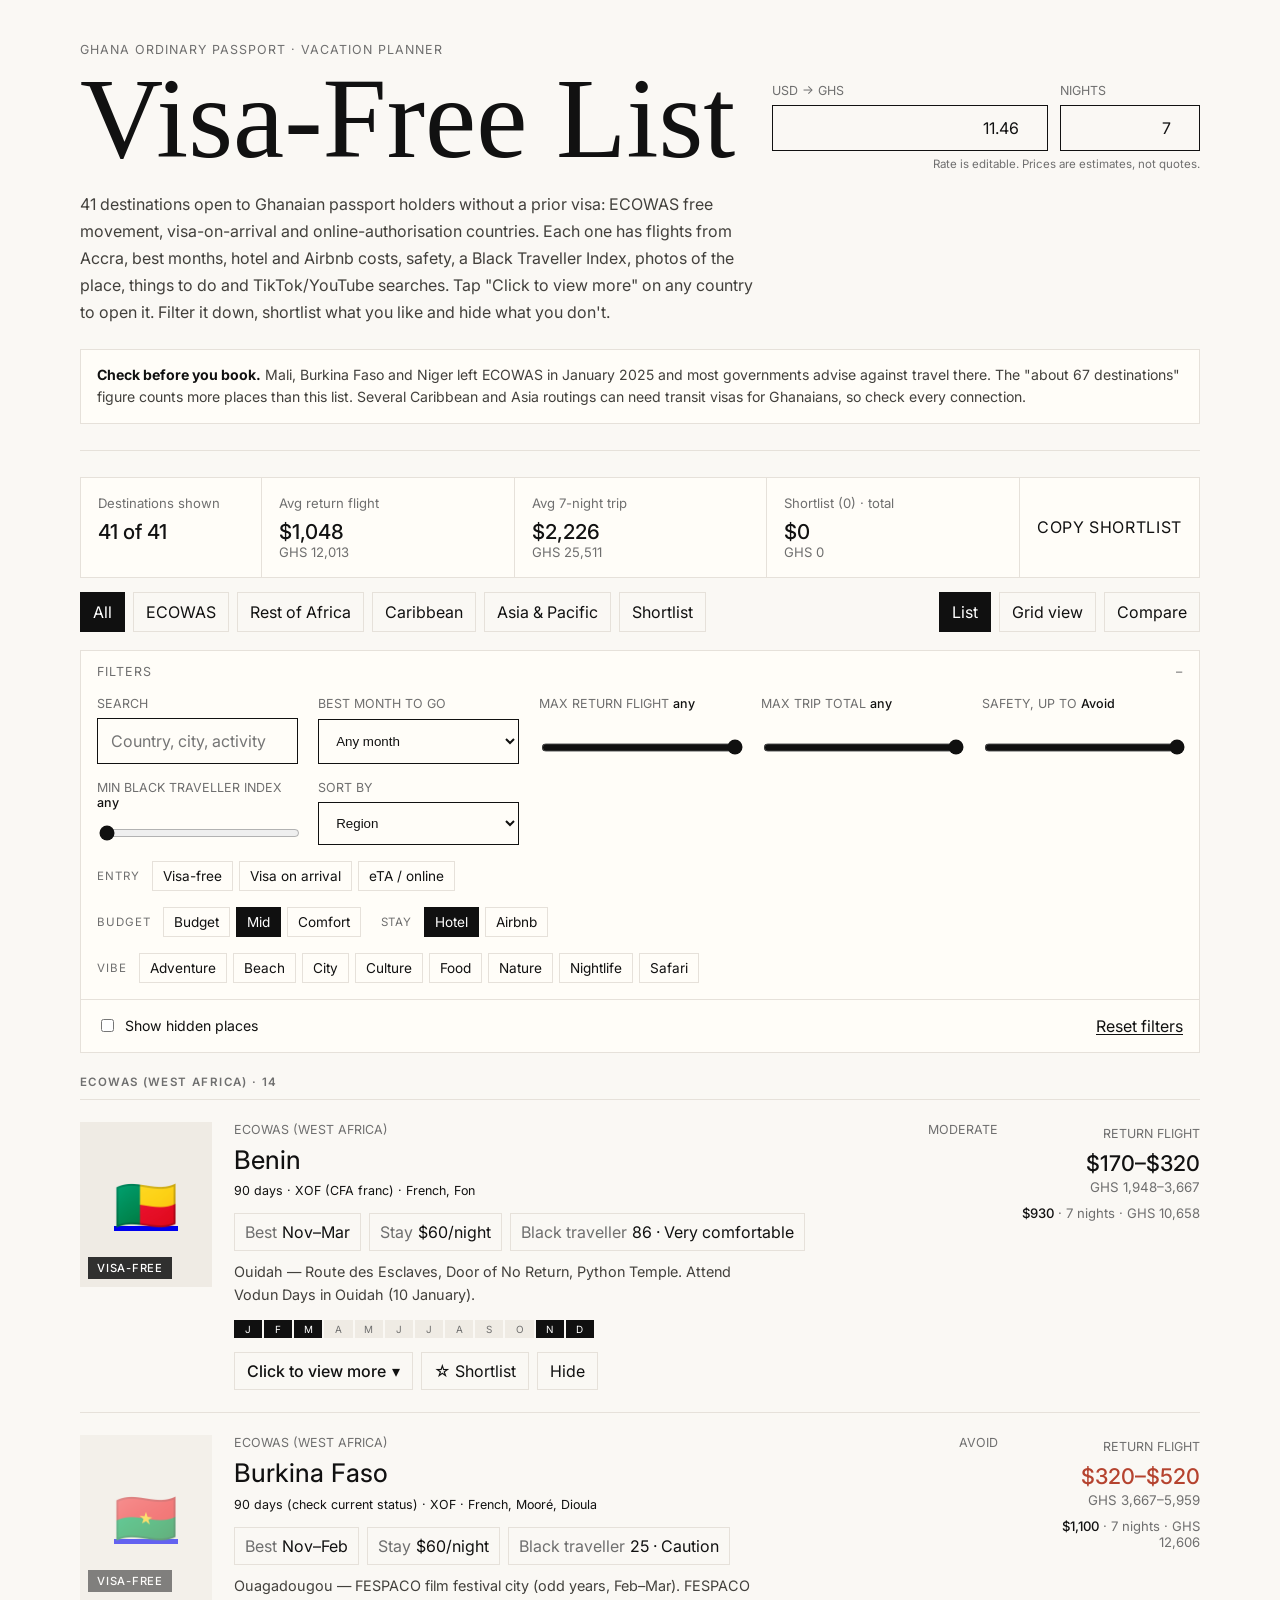
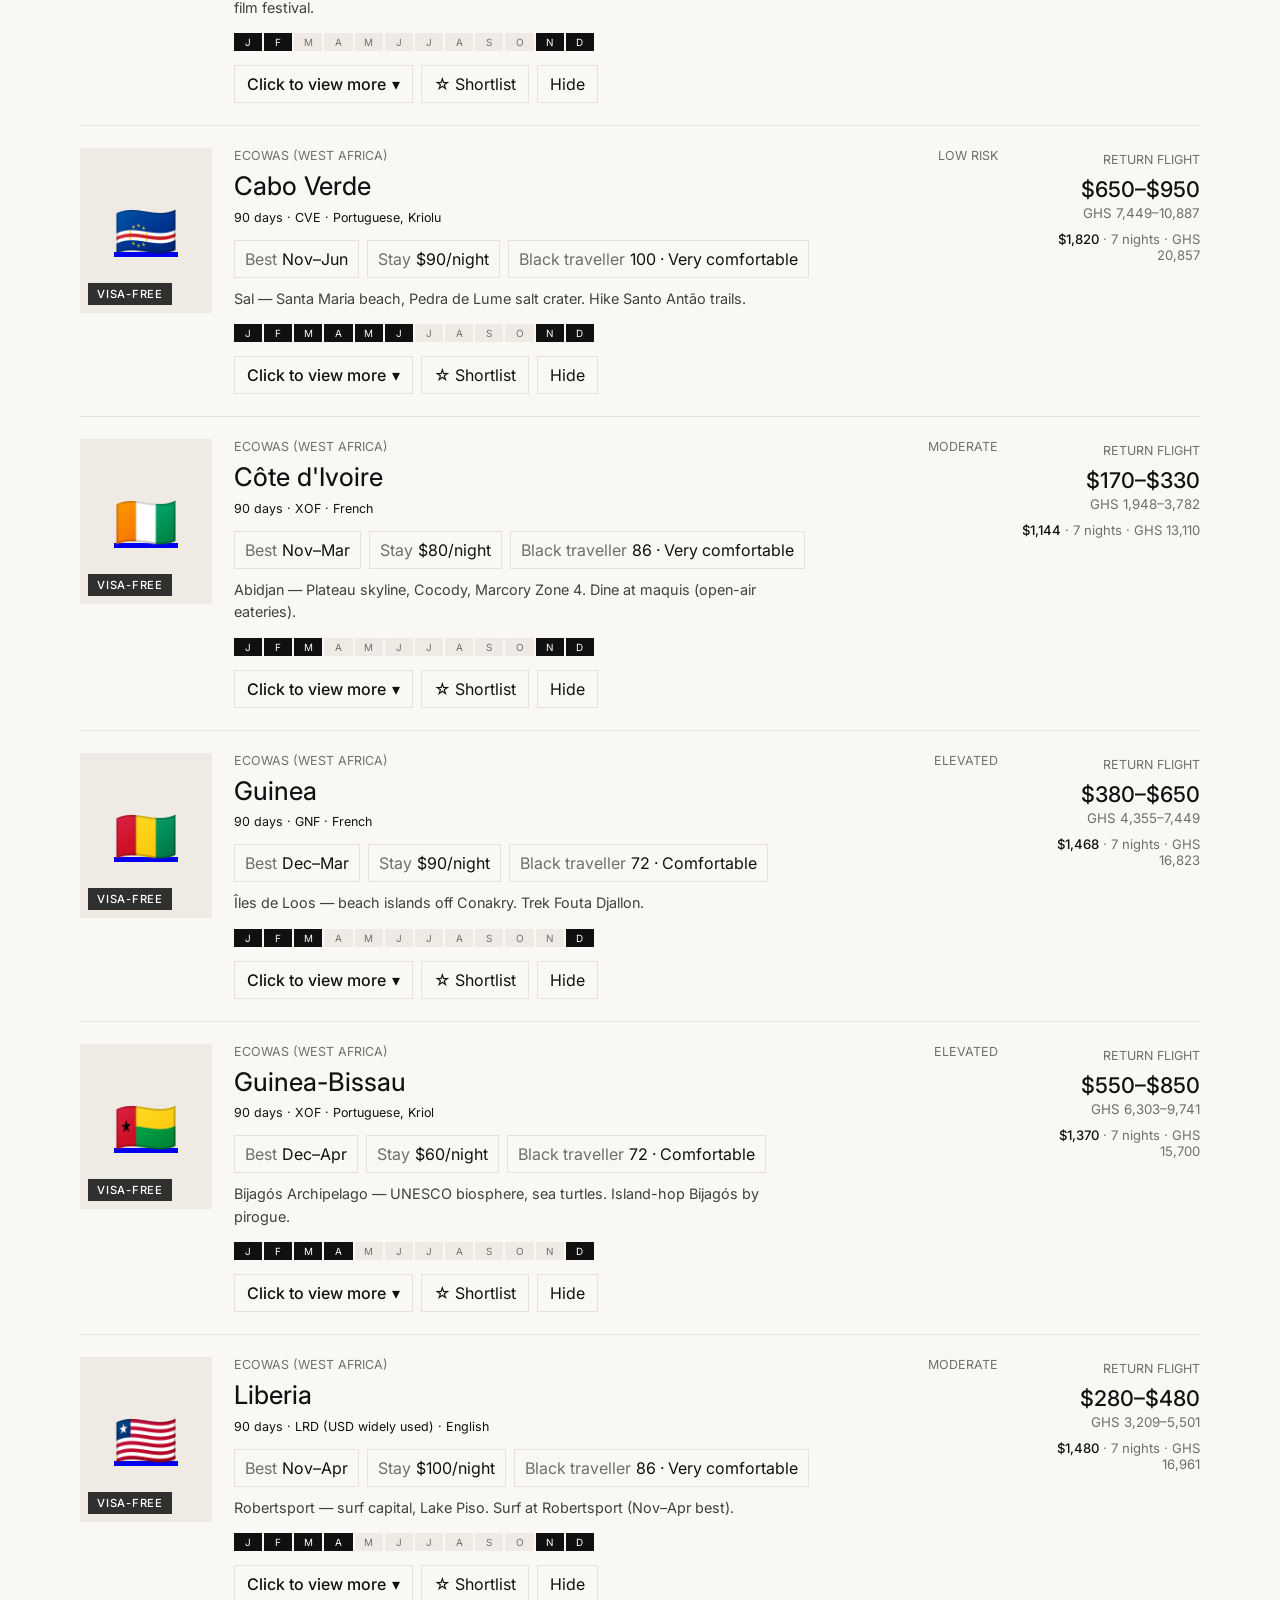
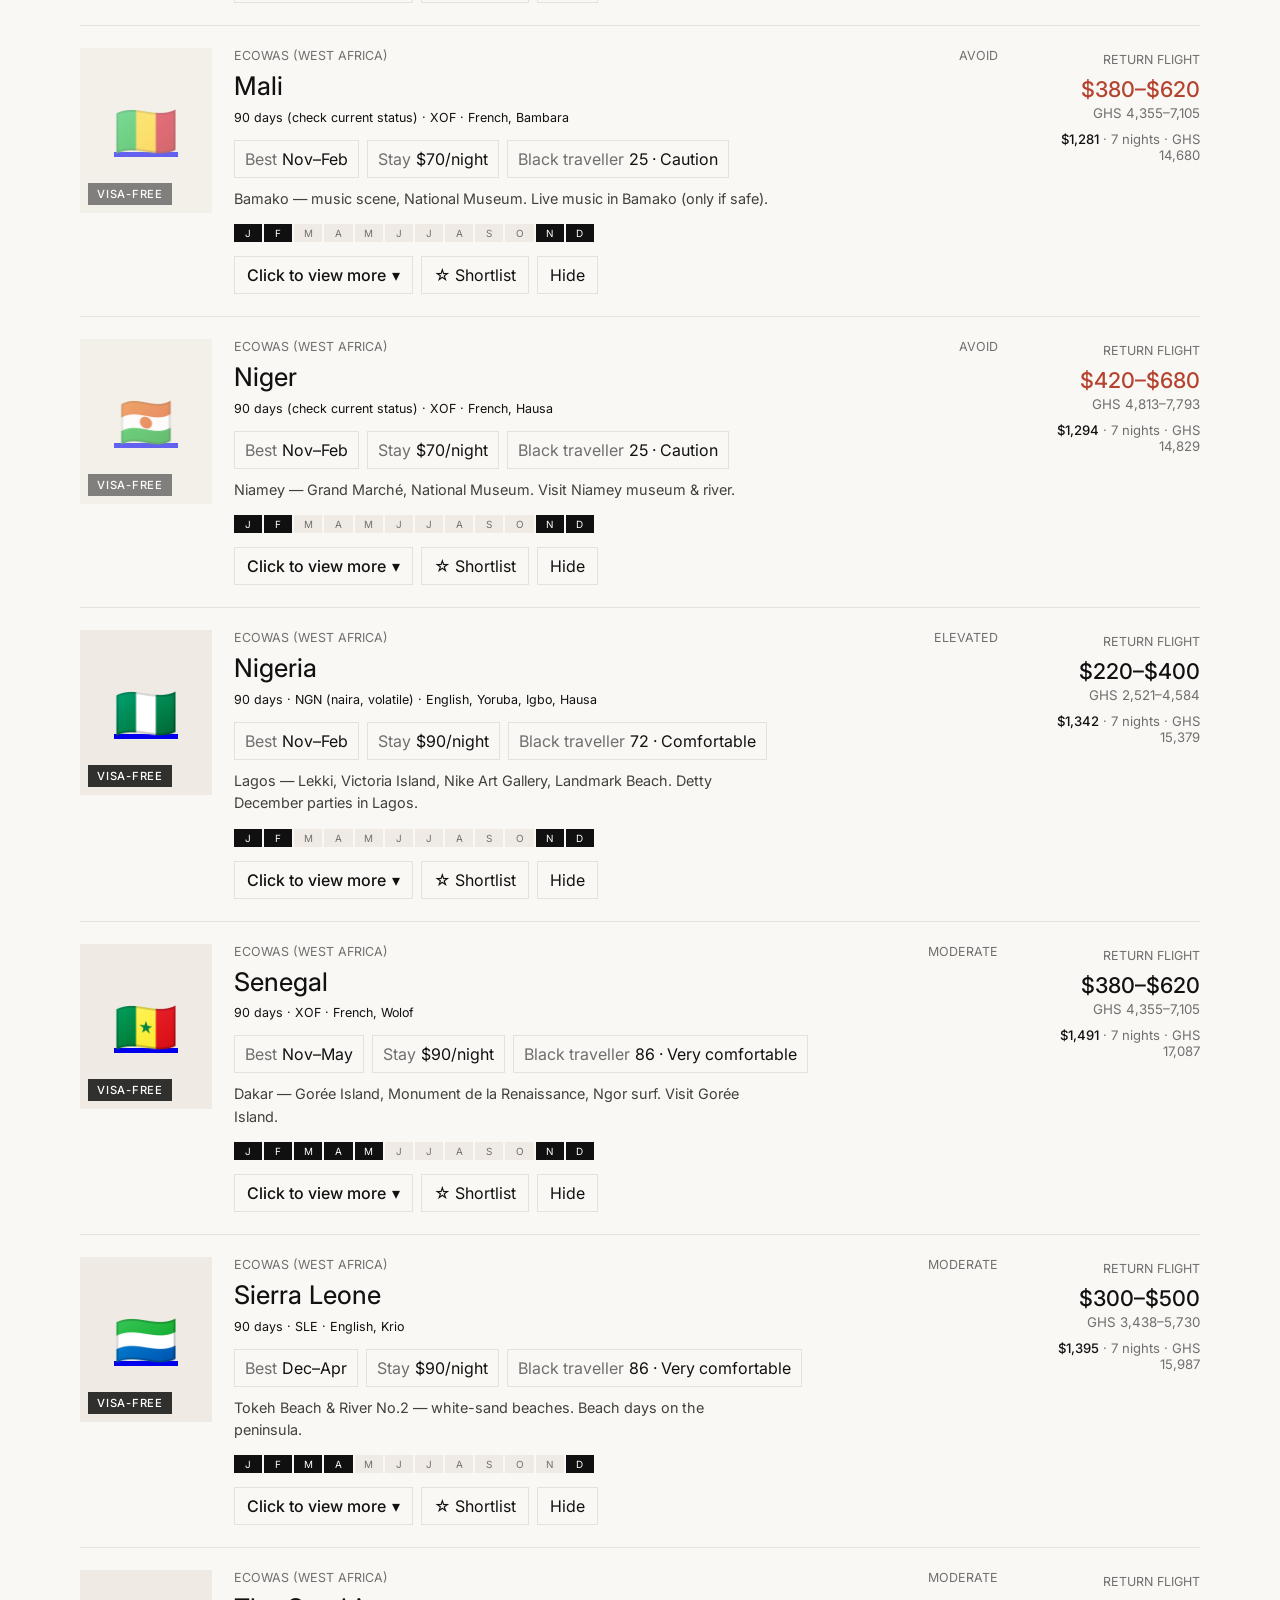
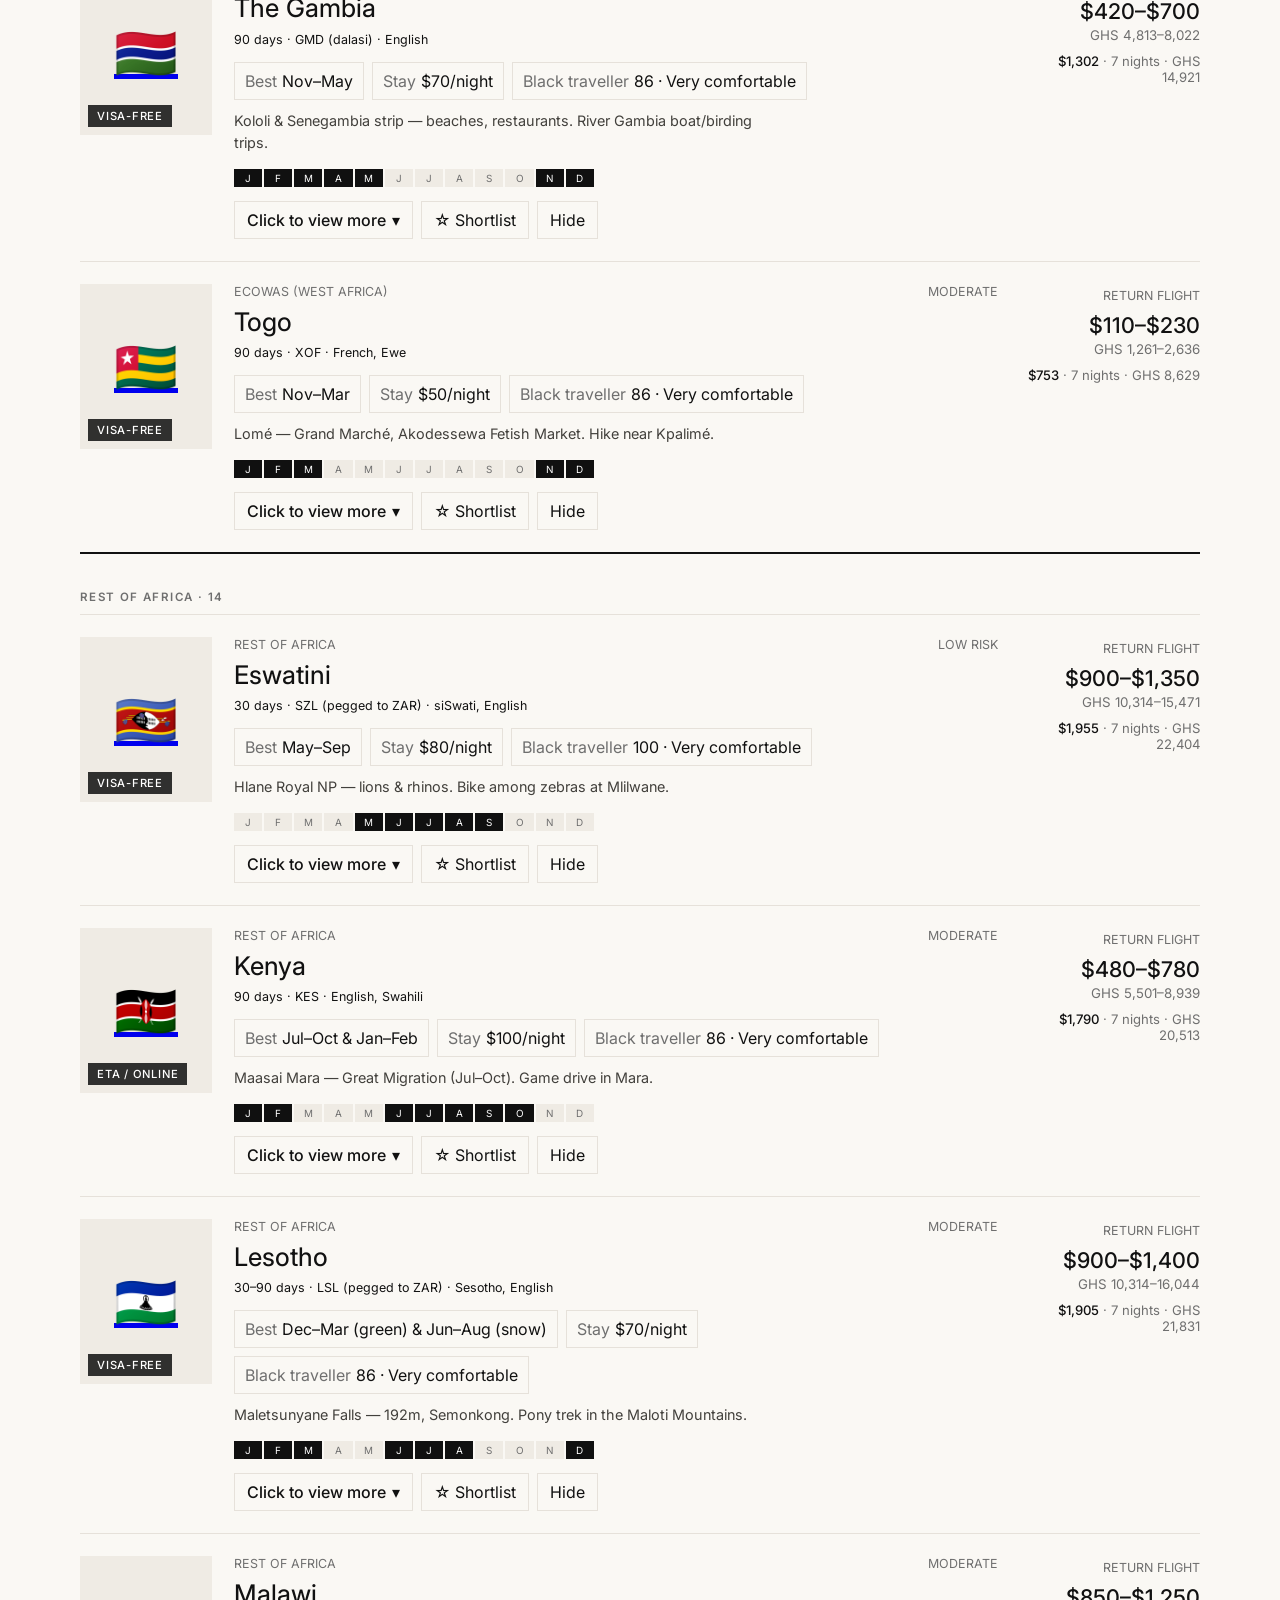
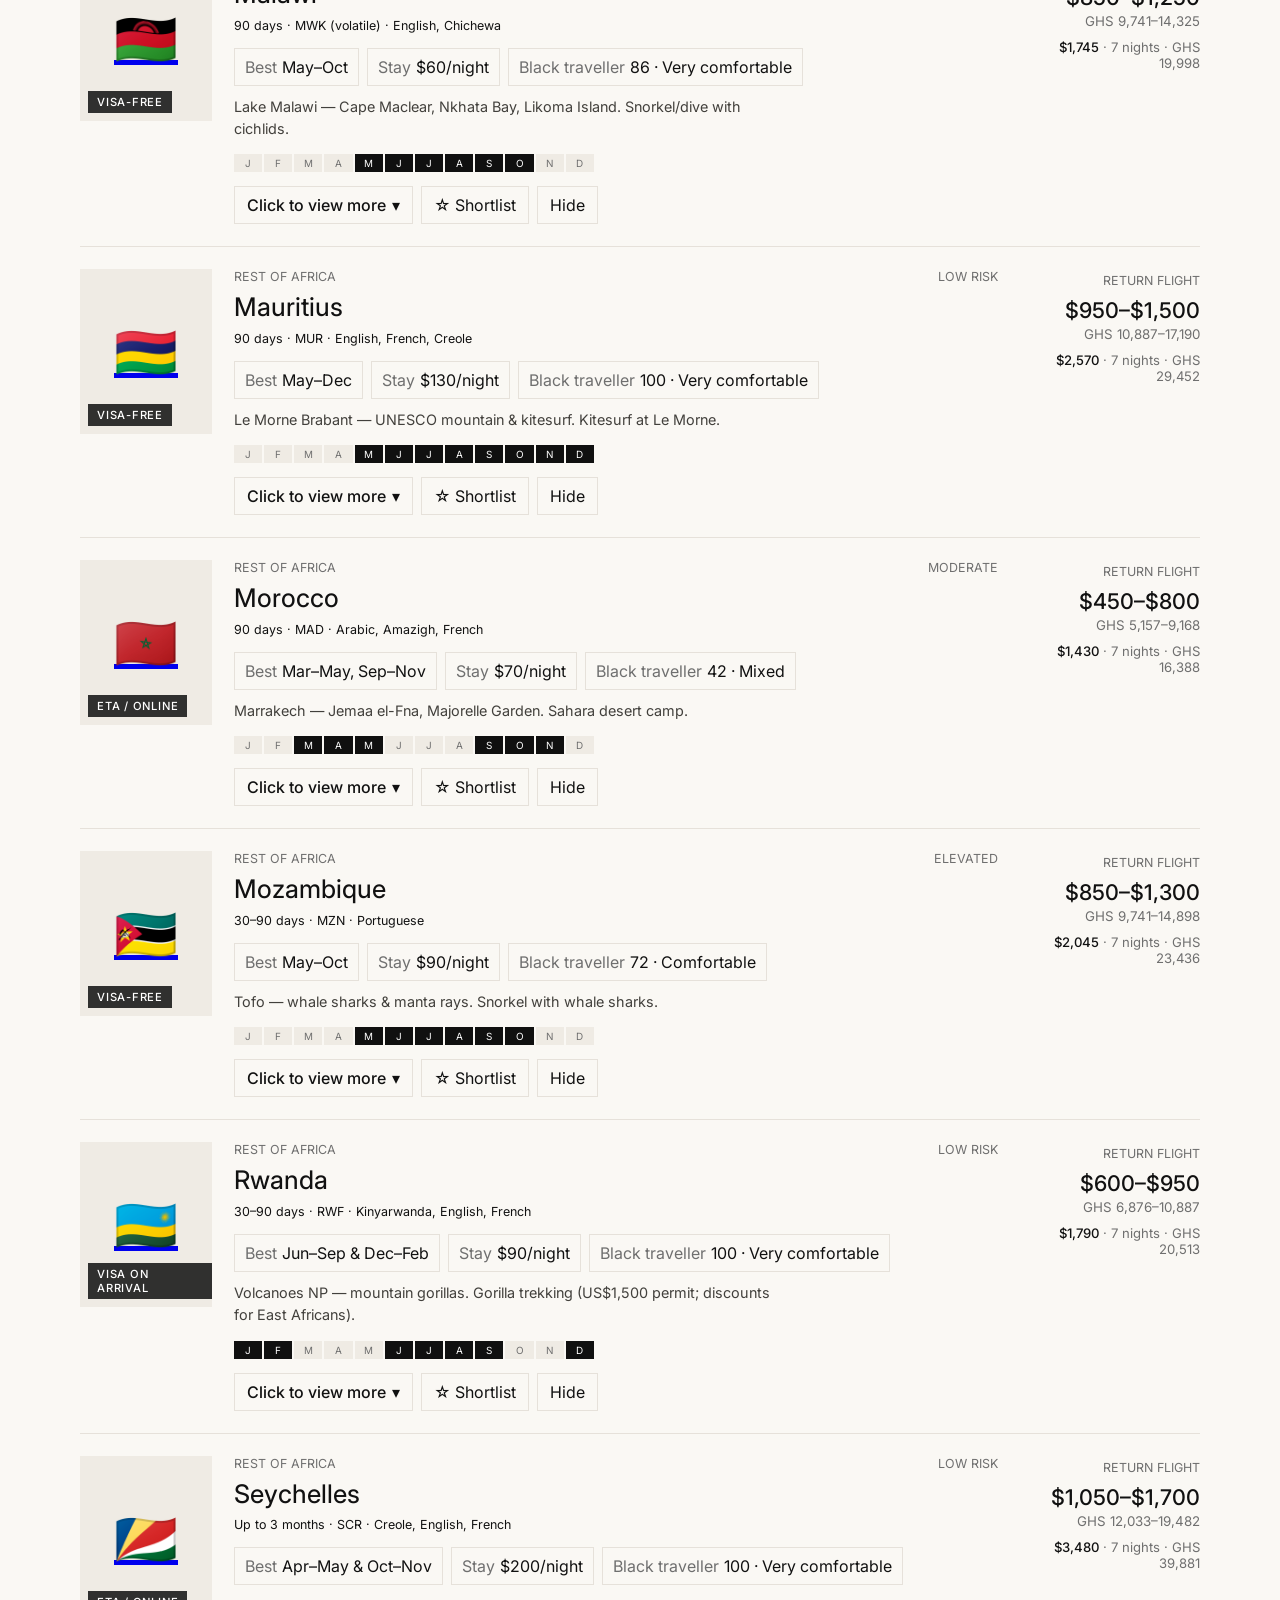
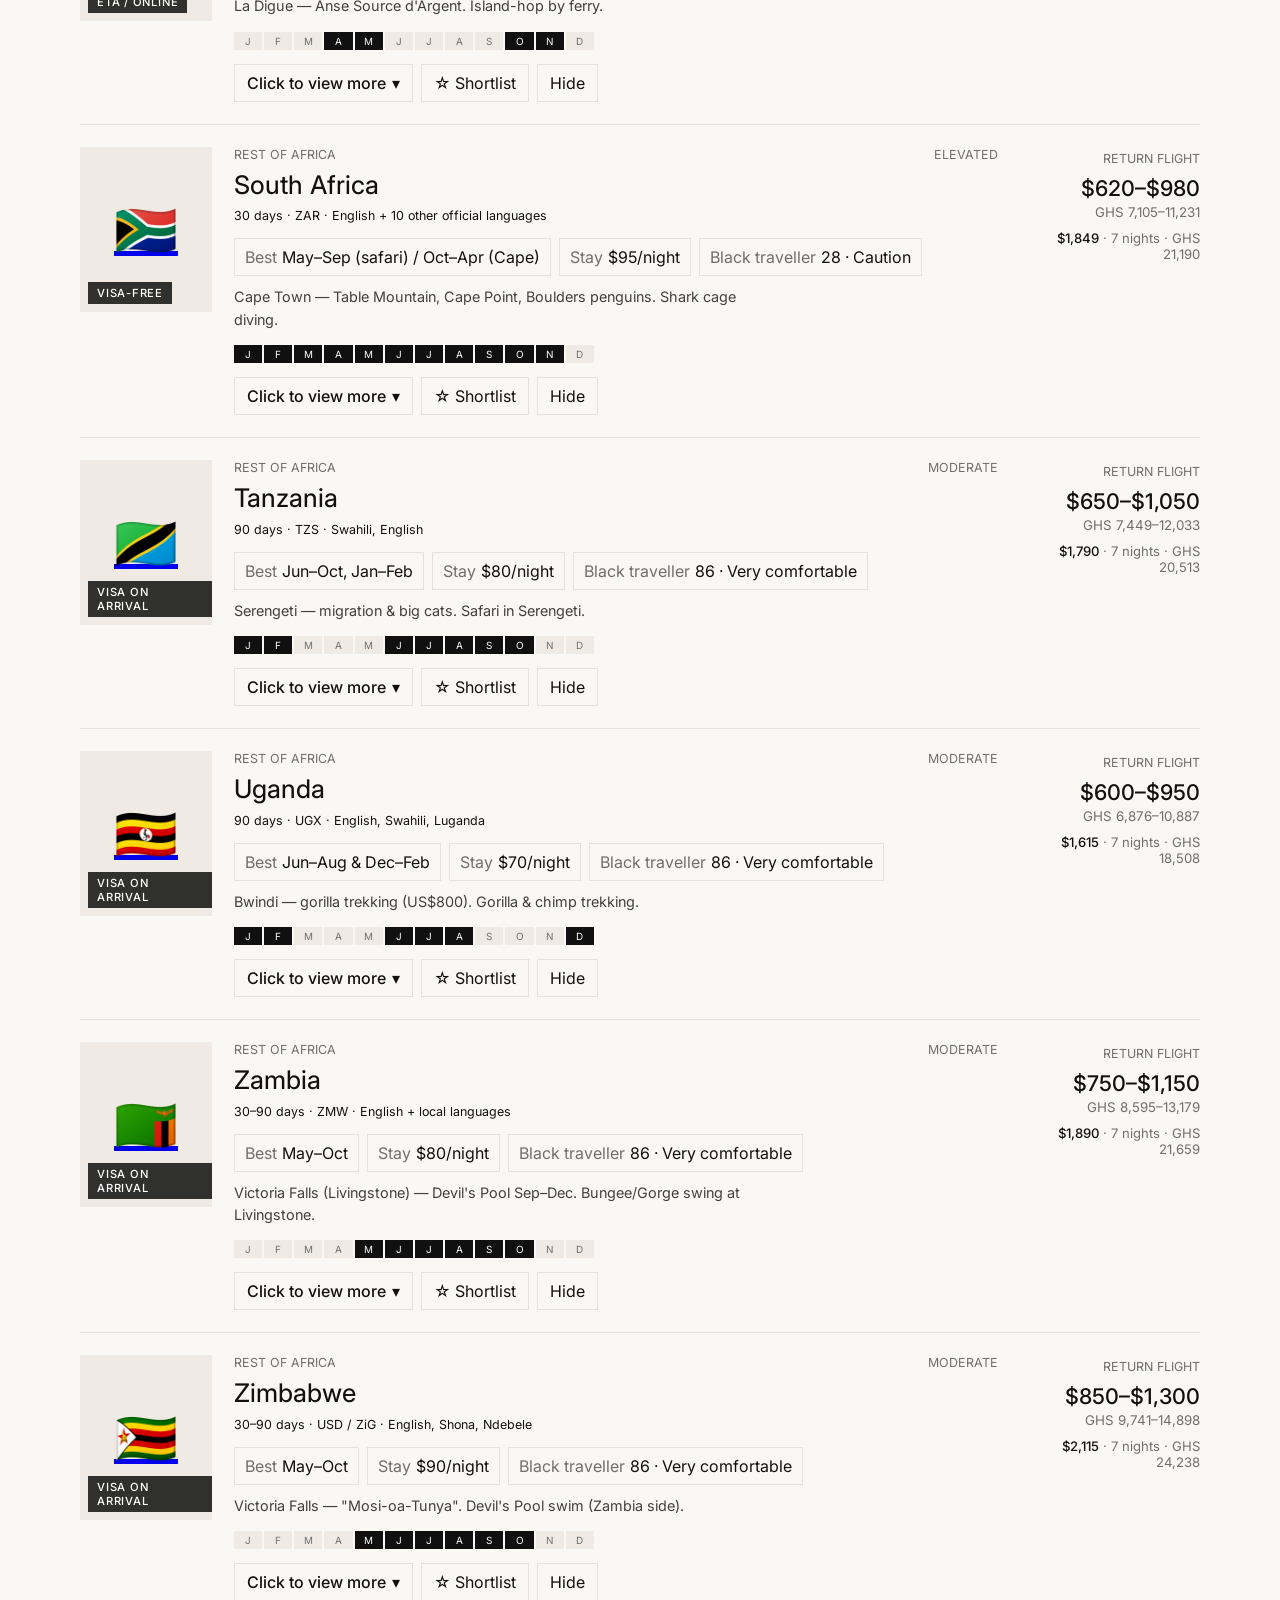
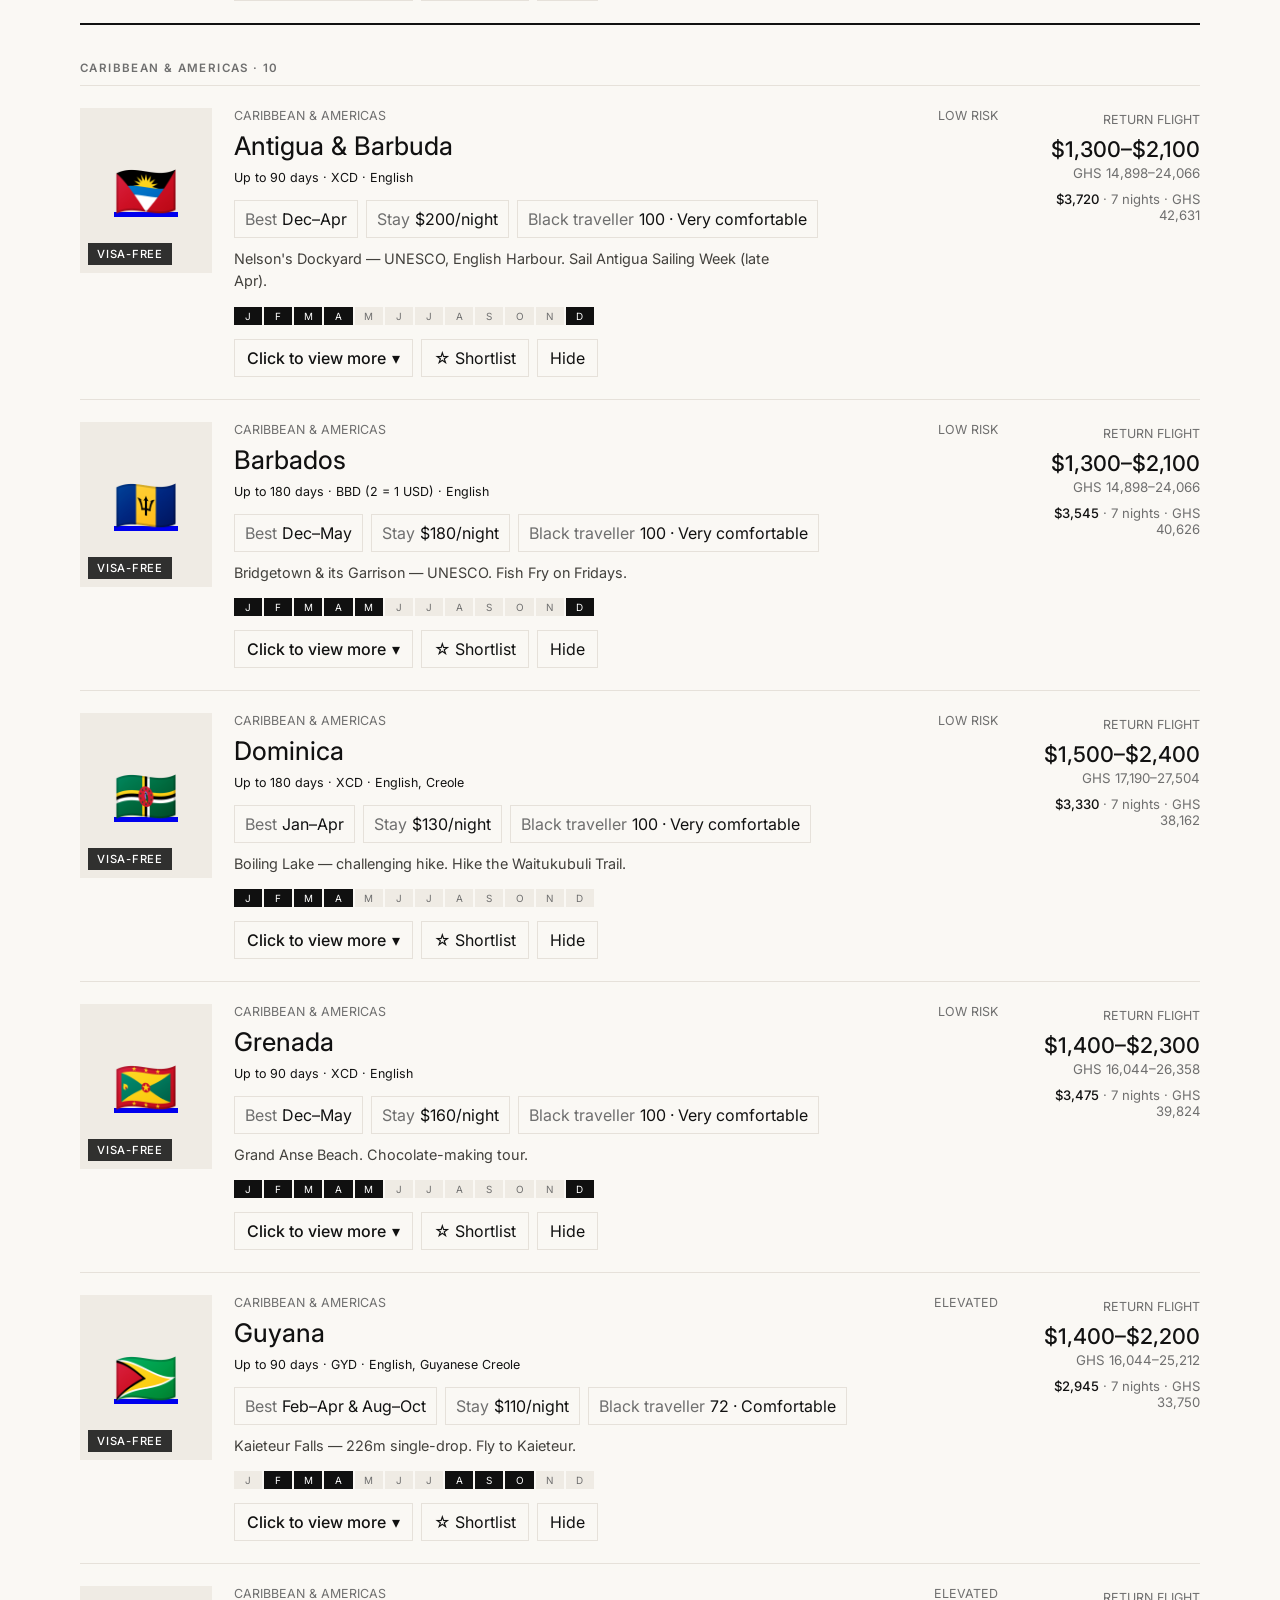
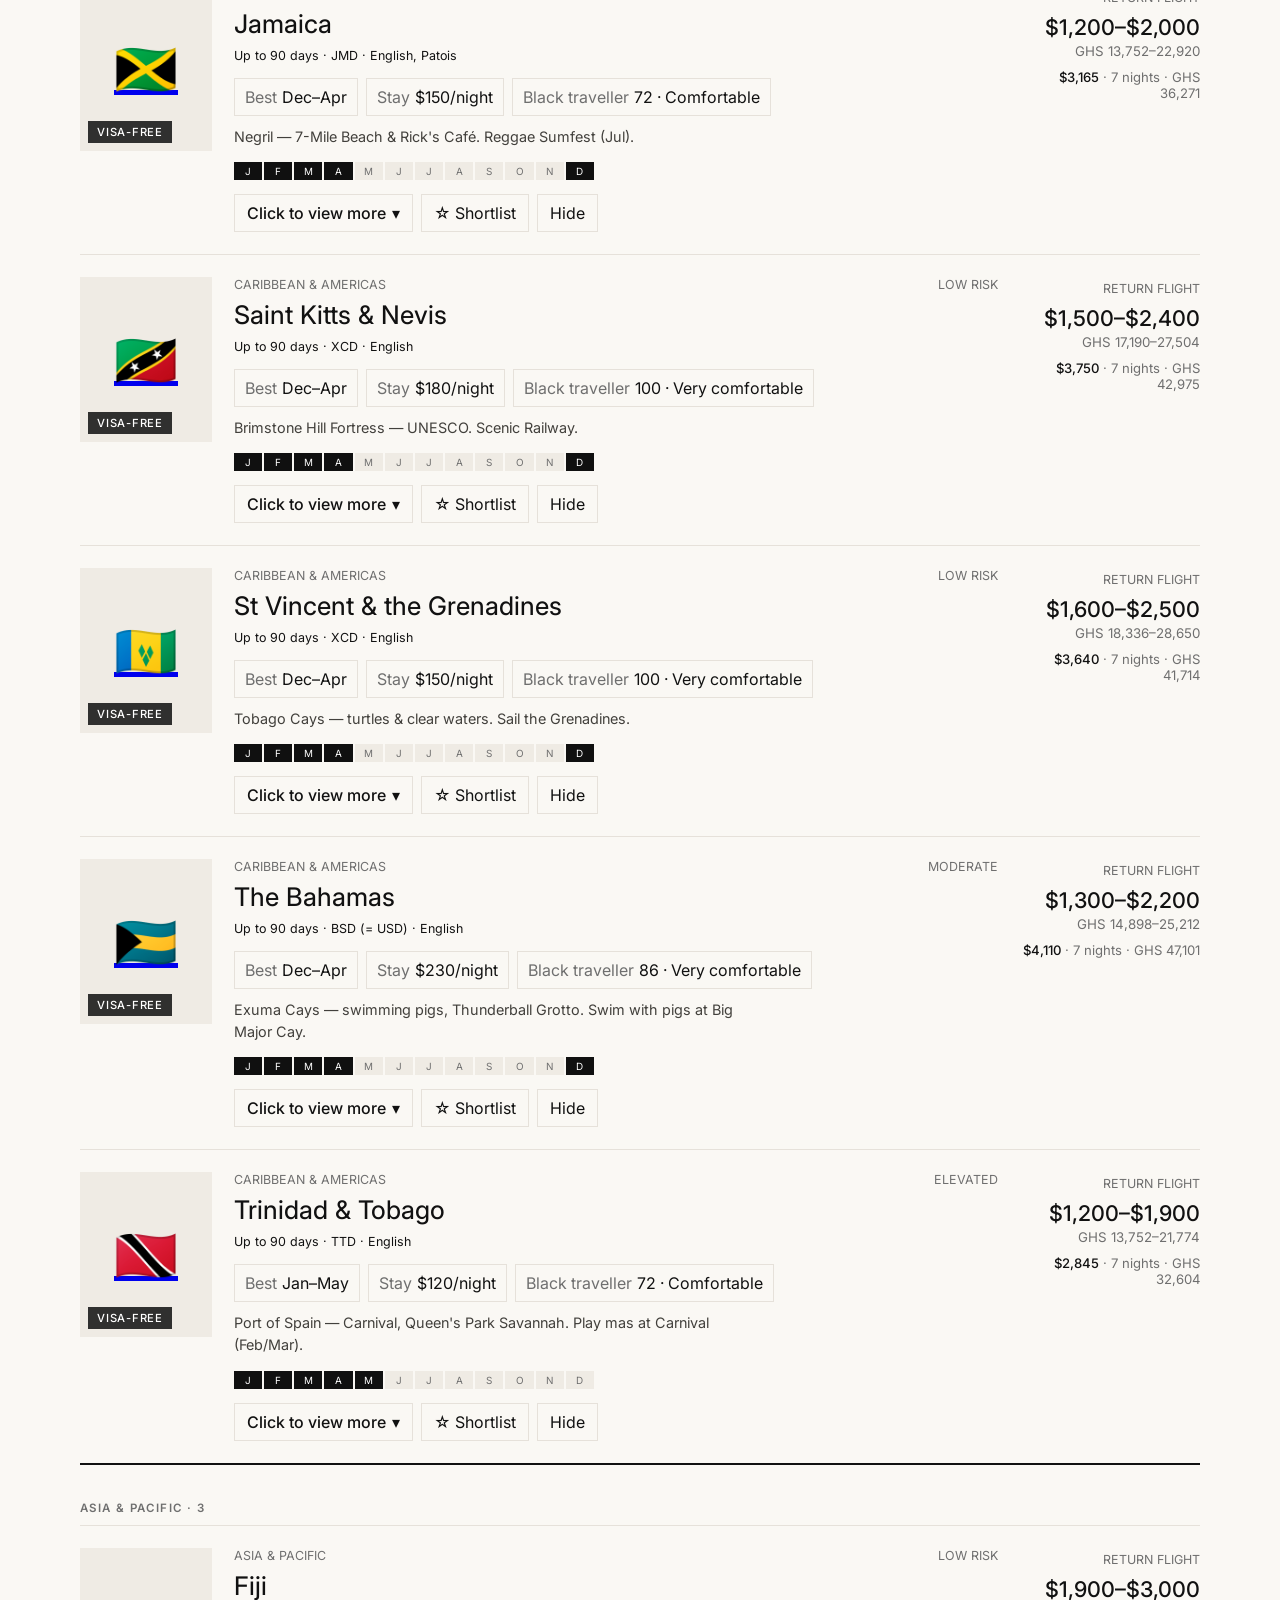
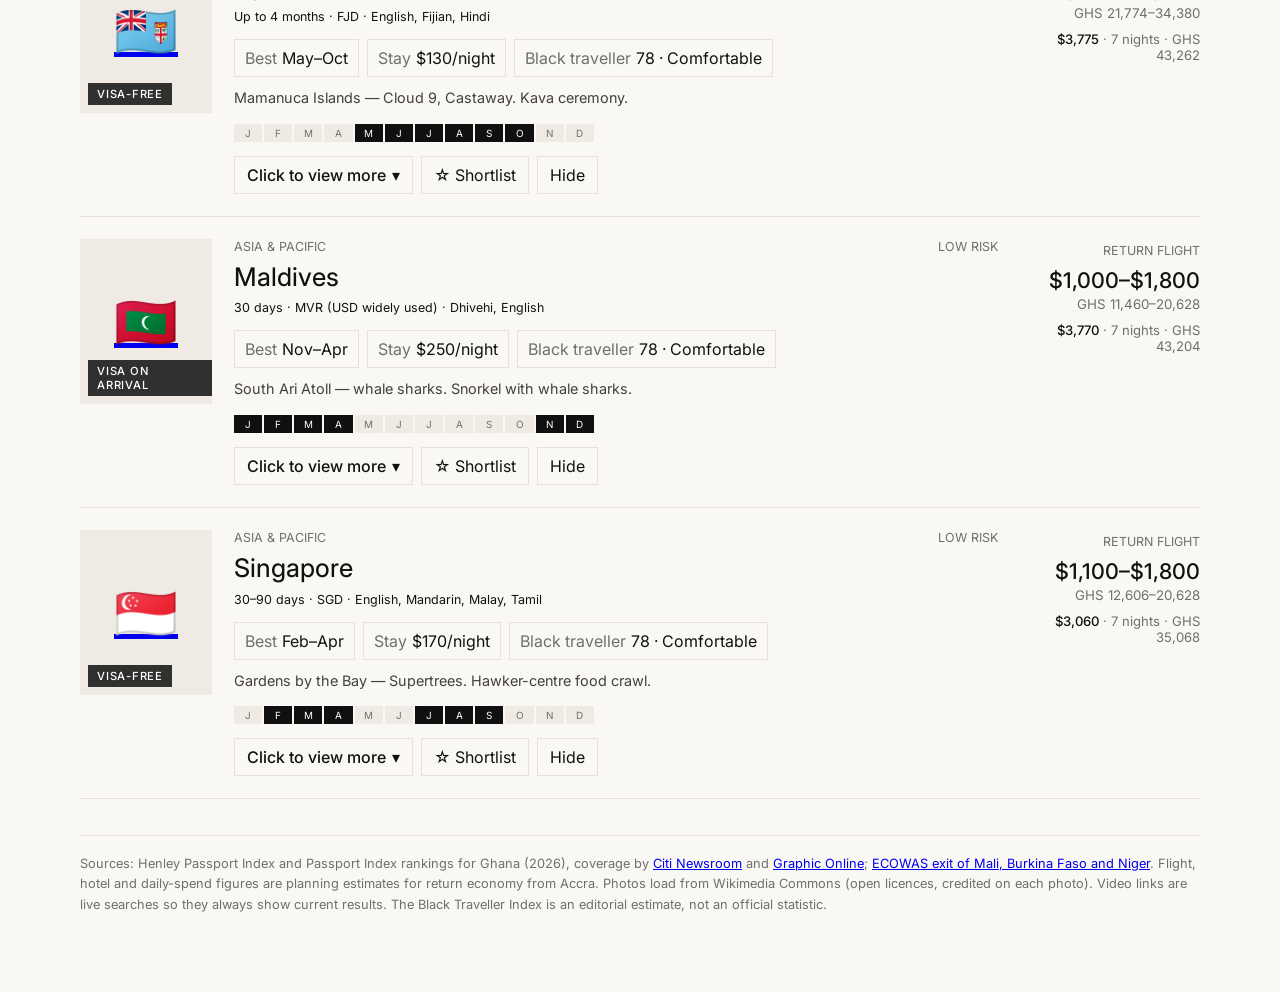
==== commit b528657a: "Add Black Traveller Index, click-to-expand panels, photo galleries and YouTube searches - blackindex" ====
--- a/index.html
+++ b/index.html
@@ -29,7 +29,7 @@
         <small class="rate-note">Rate is editable. Prices are estimates, not quotes.</small>
       </div>
     </div>
-    <p class="intro">41 destinations open to Ghanaian passport holders without a prior visa: ECOWAS free movement, visa-on-arrival and online-authorisation countries. Each one has flights from Accra, best months, hotel and Airbnb costs, safety, things to do and TikTok/YouTube searches. Filter it down, shortlist what you like and hide what you don't.</p>
+    <p class="intro">41 destinations open to Ghanaian passport holders without a prior visa: ECOWAS free movement, visa-on-arrival and online-authorisation countries. Each one has flights from Accra, best months, hotel and Airbnb costs, safety, a Black Traveller Index, photos of the place, things to do and TikTok/YouTube searches. Tap "Click to view more" on any country to open it. Filter it down, shortlist what you like and hide what you don't.</p>
     <p class="note-band"><b>Check before you book.</b> Mali, Burkina Faso and Niger left ECOWAS in January 2025 and most governments advise against travel there. The "about 67 destinations" figure counts more places than this list. Several Caribbean and Asia routings can need transit visas for Ghanaians, so check every connection.</p>
   </header>
 
@@ -66,10 +66,12 @@
         <input id="total" type="range" min="300" max="8000" step="100" value="8000"></div>
       <div class="field"><span>Safety, up to <output id="safeOut"></output></span>
         <input id="safe" type="range" min="1" max="4" step="1" value="4"></div>
+      <div class="field"><span>Min Black Traveller Index <output id="btiOut"></output></span>
+        <input id="bti" type="range" min="0" max="90" step="5" value="0"></div>
       <div class="field"><label for="sort">Sort by</label>
         <select id="sort">
           <option value="region">Region</option><option value="name">Name A–Z</option><option value="flight">Cheapest flight</option>
-          <option value="total">Cheapest trip</option><option value="stay">Cheapest stay</option><option value="safety">Safest first</option>
+          <option value="total">Cheapest trip</option><option value="stay">Cheapest stay</option><option value="bti">Best for Black travellers</option><option value="safety">Safest first</option>
         </select></div>
     </div>
     <div class="chip-row" id="entryRow"><span class="lbl">Entry</span></div>
@@ -90,21 +92,24 @@
 
   <section id="list" class="list" aria-live="polite"></section>
 
-  <p class="sources">Sources: Henley Passport Index and Passport Index rankings for Ghana (2026), coverage by <a href="https://citinewsroom.com/2026/01/ghana-misses-africas-top-10-most-powerful-passports-as-seychelles-leads-the-continent/">Citi Newsroom</a> and <a href="https://www.graphic.com.gh/news/general-news/ghana-passport-ranks-68th-in-worlds-most-power-passports-index-for-2026.html">Graphic Online</a>; <a href="https://nannews.ng/ecowas-says-mali-b-faso-niger-officially-exit-bloc-today/">ECOWAS exit of Mali, Burkina Faso and Niger</a>. Flight, hotel and daily-spend figures are planning estimates for return economy from Accra. Video links are live searches so they always show current results.</p>
+  <p class="sources">Sources: Henley Passport Index and Passport Index rankings for Ghana (2026), coverage by <a href="https://citinewsroom.com/2026/01/ghana-misses-africas-top-10-most-powerful-passports-as-seychelles-leads-the-continent/">Citi Newsroom</a> and <a href="https://www.graphic.com.gh/news/general-news/ghana-passport-ranks-68th-in-worlds-most-power-passports-index-for-2026.html">Graphic Online</a>; <a href="https://nannews.ng/ecowas-says-mali-b-faso-niger-officially-exit-bloc-today/">ECOWAS exit of Mali, Burkina Faso and Niger</a>. Flight, hotel and daily-spend figures are planning estimates for return economy from Accra. Photos load from Wikimedia Commons (open licences, credited on each photo). Video links are live searches so they always show current results. The Black Traveller Index is an editorial estimate, not an official statistic.</p>
 </main>
 
 <dialog id="dlg"></dialog>
 
 <script src="data.js"></script>
+<script src="blackindex.js"></script>
 <script>
 (() => {
   const MONTHS = ['Jan','Feb','Mar','Apr','May','Jun','Jul','Aug','Sep','Oct','Nov','Dec'];
   const ENTRY = { free: 'Visa-free', voa: 'Visa on arrival', eta: 'eTA / online' };
   const SAFE = { 1: 'Low risk', 2: 'Moderate', 3: 'Elevated', 4: 'Avoid' };
   const VIBES = [...new Set(DESTINATIONS.flatMap(d => d.vibes))].sort();
+  const PANES = ['Overview', 'Black traveller', 'Costs', 'Do and see', 'Eat', 'Know', 'Videos'];
   const $ = s => document.querySelector(s);
   const $$ = (s, r = document) => [...r.querySelectorAll(s)];
   const esc = s => String(s).replace(/[&<>"]/g, c => ({ '&': '&amp;', '<': '&lt;', '>': '&gt;', '"': '&quot;' }[c]));
+  const enc = encodeURIComponent;
 
   const store = {
     get(k, f) { try { const v = localStorage.getItem(k); return v ? JSON.parse(v) : f } catch (e) { return f } },
@@ -112,9 +117,9 @@
   };
   const saved = store.get('atlas.v1', {});
   const S = {
-    region: 'all', q: '', month: '', flight: 3000, total: 8000, safe: 4, sort: 'region', view: 'list',
+    region: 'all', q: '', month: '', flight: 3000, total: 8000, safe: 4, bti: 0, sort: 'region', view: 'list',
     style: 1, stay: 'hotel', nights: 7, usd: 11.46, showHidden: false,
-    entry: new Set(), vibes: new Set(),
+    entry: new Set(), vibes: new Set(), open: new Set(), tab: {},
     fav: new Set(saved.fav || []), hid: new Set(saved.hid || [])
   };
   if (saved.usd > 0) S.usd = saved.usd;
@@ -126,15 +131,149 @@
   const usd = n => '$' + Math.round(n).toLocaleString('en-US');
   const ghs = n => 'GHS ' + Math.round(n * S.usd).toLocaleString('en-US');
   const avg = a => a.length ? a.reduce((s, x) => s + x, 0) / a.length : 0;
-
-  /* ---------- build static controls ---------- */
-  $('#month').insertAdjacentHTML('beforeend', MONTHS.map((m, i) => `<option value="${i + 1}">${m}</option>`).join(''));
-  $('#entryRow').insertAdjacentHTML('beforeend', Object.entries(ENTRY).map(([k, l]) => `<button class="filter-button" type="button" data-entry="${k}">${l}</button>`).join(''));
-  $('#vibeRow').insertAdjacentHTML('beforeend', VIBES.map(v => `<button class="filter-button" type="button" data-vibe="${v}">${v[0].toUpperCase() + v.slice(1)}</button>`).join(''));
-  $('#usdRate').value = S.usd; $('#nights').value = S.nights;
-  if (innerWidth > 780) $('#filters').open = true;
-
-  /* ---------- filtering ---------- */
+  const byId = id => DESTINATIONS.find(x => x.id === id);
+
+  /* ================= PHOTOS (Wikimedia Commons, fetched in the browser) ================= */
+  // Open-licensed place photos with author + licence credit. Nothing is bundled in the repo.
+  // If a lookup fails (offline, blocked, no match) the UI falls back to search links.
+  const PH = {
+    cache: store.get('atlas.photos.v1', {}),           // "id|i" -> photo | 0 (tried, none)
+    pending: {},
+    key: (d, i) => d.id + '|' + i,
+    place: (d, i) => (i === 0 ? d.spots[0] : d.spots[i] || d.name).split(/ — | – /)[0].replace(/\(.*?\)/g, '').trim(),
+    query: (d, i) => `${PH.place(d, i)} ${d.name}`,
+    save() { store.set('atlas.photos.v1', this.cache); },
+    async fetchOne(d, i) {
+      const k = PH.key(d, i);
+      if (k in PH.cache) return PH.cache[k] || null;
+      if (PH.pending[k]) return PH.pending[k];
+      PH.pending[k] = (async () => {
+        try {
+          const url = 'https://commons.wikimedia.org/w/api.php?action=query&format=json&origin=*&generator=search&gsrnamespace=6&gsrlimit=12'
+            + '&gsrsearch=' + enc(PH.query(d, i) + ' filetype:bitmap')
+            + '&prop=imageinfo&iiprop=url|size|mime|extmetadata&iiurlwidth=720';
+          const r = await fetch(url);
+          if (!r.ok) throw new Error('http ' + r.status);
+          const j = await r.json();
+          const pages = Object.values((j.query && j.query.pages) || {}).sort((a, b) => a.index - b.index);
+          const bad = /\b(map|flag|logo|coat of arms|locator|diagram|stamp|banknote|coin|poster|screenshot|portrait|signature|seal|emblem)\b/i;
+          const hit = pages.map(p => ({ p, ii: p.imageinfo && p.imageinfo[0] }))
+            .find(x => x.ii && /^image\/(jpeg|png)$/.test(x.ii.mime) && x.ii.width >= 800 && x.ii.width >= x.ii.height && !bad.test(x.p.title));
+          let photo = 0;
+          if (hit) {
+            const m = hit.ii.extmetadata || {};
+            const strip = v => String((v && v.value) || '').replace(/<[^>]*>/g, '').trim();
+            photo = { src: hit.ii.thumburl || hit.ii.url, page: hit.ii.descriptionurl, caption: PH.place(d, i),
+              by: strip(m.Artist).slice(0, 60), lic: strip(m.LicenseShortName) };
+          }
+          PH.cache[k] = photo; PH.save();
+          return photo || null;
+        } catch (e) { return null; }      // not cached, so it retries next visit
+        finally { delete PH.pending[k]; }
+      })();
+      return PH.pending[k];
+    }
+  };
+  const heroOf = d => PH.cache[PH.key(d, 0)] || null;
+
+  // Fill small hero thumbnails on cards a few at a time, so we don't fire 41 requests at once.
+  let heroQueue = [], heroBusy = 0;
+  function queueHeroes(list) {
+    heroQueue = list.filter(d => !(PH.key(d, 0) in PH.cache));
+    while (heroBusy < 3 && heroQueue.length) nextHero();
+  }
+  function nextHero() {
+    const d = heroQueue.shift(); if (!d) return;
+    heroBusy++;
+    PH.fetchOne(d, 0).then(p => { if (p) paintHero(d); }).finally(() => { heroBusy--; if (heroQueue.length) nextHero(); });
+  }
+  function paintHero(d) {
+    const p = heroOf(d); if (!p) return;
+    $$(`[data-hero="${d.id}"]`).forEach(m => { if (!m.querySelector('img')) m.insertAdjacentHTML('afterbegin', heroImg(d, p)); });
+  }
+  const heroImg = (d, p) => `<img class="hero-img" src="${esc(p.src)}" alt="${esc(p.caption + ', ' + d.name)}" loading="lazy" onerror="this.remove()">`;
+
+  const searchLinks = d => `<div class="photo-links"><span class="lbl">More photos</span>
+    <a target="_blank" rel="noreferrer" href="https://commons.wikimedia.org/w/index.php?search=${enc(d.name + ' ' + d.spots[0].split(' — ')[0])}&ns6=1">Wikimedia Commons</a>
+    <a target="_blank" rel="noreferrer" href="https://www.google.com/search?tbm=isch&q=${enc(d.name + ' travel photos')}">Google Images</a>
+    <a target="_blank" rel="noreferrer" href="https://www.tripadvisor.com/Search?q=${enc(d.name)}">Tripadvisor</a>
+    <a target="_blank" rel="noreferrer" href="https://unsplash.com/s/photos/${enc(d.name)}">Unsplash</a>
+    <a target="_blank" rel="noreferrer" href="https://www.flickr.com/search/?text=${enc(d.name + ' travel')}">Flickr</a></div>`;
+
+  async function fillGallery(el, d) {
+    const n = Math.min(4, d.spots.length);
+    el.innerHTML = `<div class="gallery">${Array.from({ length: n }, () => '<div class="ph-skel"></div>').join('')}</div>`;
+    const photos = (await Promise.all(Array.from({ length: n }, (_, i) => PH.fetchOne(d, i)))).filter(Boolean);
+    if (!el.isConnected) return;
+    const figs = photos.map(p => `<figure><a class="ph" target="_blank" rel="noreferrer" href="${esc(p.page)}"><img src="${esc(p.src)}" alt="${esc(p.caption + ', ' + d.name)}" loading="lazy" onerror="this.closest('figure').remove()"></a>
+      <figcaption><b>${esc(p.caption)}</b><br>${esc([p.by, p.lic].filter(Boolean).join(' · '))}</figcaption></figure>`).join('');
+    el.innerHTML = (figs ? `<div class="gallery">${figs}</div><p class="photo-note">Photos from Wikimedia Commons under open licences. Tap a photo for the original and its credit.</p>` : `<p class="photo-note">Could not load photos for ${esc(d.name)} just now (offline, blocked or no match). Use the links below instead.</p>`) + searchLinks(d);
+    if (photos[0]) paintHero(d);
+  }
+
+  /* ================= GUIDE (inline panel + dialog share this) ================= */
+  const li = a => `<ul>${a.map(x => `<li>${esc(x)}</li>`).join('')}</ul>`;
+  const strip = d => `<div class="months" aria-label="Best months: ${esc(d.best)}">${MONTHS.map((m, i) => `<i class="${d.months.includes(i + 1) ? 'on' : ''}">${m[0]}</i>`).join('')}</div>`;
+  const sq = (n, bad) => `<span class="sq l${n}" aria-hidden="true"><i></i><i></i><i></i><i></i></span>`;
+  const yt = (d, s) => `https://www.youtube.com/results?search_query=${enc(d.name + ' ' + s)}`;
+  const tt = (d, s) => `https://www.tiktok.com/search?q=${enc(d.name + ' ' + s)}`;
+
+  function pane(d, name) {
+    const st = stay(d), dl = d.daily[S.style];
+    switch (name) {
+      case 'Overview': return `<div class="callout"><b>Entry:</b> ${ENTRY[d.entry]} · ${esc(d.stay)}<br>${esc(d.entryNote)}</div>
+        <div class="callout ${d.safety >= 3 ? 'warn' : ''}"><b>Safety (${SAFE[d.safety]}):</b> ${esc(d.safetyNote)}</div>
+        <h4>Best time</h4><p>${esc(d.best)}</p>${strip(d)}
+        <h4>Getting there from Accra</h4><p>${d.hours ? `<b>${esc(d.hours)}</b><br>` : ''}${esc(d.flightNote)}</p>
+        <h4>Quick facts</h4><p>Currency: ${esc(d.cur)}<br>Languages: ${esc(d.lang)}</p>
+        ${d.events ? `<h4>Events and festivals</h4><p>${esc(d.events)}</p>` : ''}`;
+      case 'Black traveller': return `<div class="bti"><div class="bti-score">${d.bti}<small> / 100</small></div>
+          <div class="bti-label">Black Traveller Index</div><div class="bti-band">${bandBti(d.bti)}</div></div>
+        <div class="meters">
+          <div class="meter"><span>Racism and xenophobia risk</span>${sq(d.race)}<b>${RACE_LABEL[d.race]}</b></div>
+          <div class="meter"><span>General safety risk</span>${sq(d.safety)}<b>${SAFE[d.safety]}</b></div></div>
+        <div class="callout ${d.race >= 3 || d.safety >= 4 ? 'warn' : ''}"><b>What to expect:</b> ${esc(d.raceNote)}</div>
+        <div class="callout"><b>Safety context:</b> ${esc(d.safetyNote)}</div>
+        <h4>Tips for Black and African travellers</h4>${li(BLACK_TIPS)}
+        <h4>Hear it from other Black travellers</h4>
+        <div class="vid-groups">
+          <a class="vid" target="_blank" rel="noreferrer" href="${yt(d, 'Black traveler experience')}"><span class="yt">YouTube</span><b>Black traveler experience</b><small>Search results</small></a>
+          <a class="vid" target="_blank" rel="noreferrer" href="${yt(d, 'is it safe for Black travelers racism')}"><span class="yt">YouTube</span><b>Is it safe? Racism</b><small>Search results</small></a>
+          <a class="vid" target="_blank" rel="noreferrer" href="${tt(d, 'black traveler')}"><span class="tt">TikTok</span><b>Black travel TikToks</b><small>Search results</small></a>
+          <a class="vid" target="_blank" rel="noreferrer" href="https://www.reddit.com/search/?q=${enc(d.name + ' black traveler racism')}"><span class="tt">Reddit</span><b>Threads and trip reports</b><small>Search results</small></a>
+          <a class="vid" target="_blank" rel="noreferrer" href="https://www.google.com/search?q=${enc(d.name + ' travel advisory')}"><span class="tt">Advisories</span><b>Government travel advice</b><small>Search results</small></a></div>
+        <h4>How the index works</h4>
+        <p class="bti-formula">An editorial estimate, not an official statistic. It starts at 100, subtracts 14 points per safety step and 22 points per racism-risk step (racism weighs more), and is capped at 25 where most governments advise against travel. Cross-check advisories and recent traveller accounts.</p>`;
+      case 'Costs': return `<table class="cost">
+        <tr><td>Return flight from Accra, economy</td><td>${usd(d.flight[0])}–${usd(d.flight[1])}<br><small style="color:var(--muted);font-weight:400">${ghs(d.flight[0])}–${Math.round(d.flight[1] * S.usd).toLocaleString('en-US')}</small></td></tr>
+        <tr><td>Hotel per night: budget · mid · luxury</td><td>${usd(d.hotel[0])} · ${usd(d.hotel[1])} · ${usd(d.hotel[2])}</td></tr>
+        <tr><td>Airbnb per night, mid-range</td><td>~${usd(d.airbnb)}</td></tr>
+        <tr><td>Daily food, transport and activities: budget · mid · comfort</td><td>${usd(d.daily[0])} · ${usd(d.daily[1])} · ${usd(d.daily[2])}</td></tr>
+        <tr><td><b>Your estimate</b><br><small style="color:var(--muted)">${S.nights} nights · ${['budget', 'mid', 'comfort'][S.style]} · ${S.stay}</small></td><td>${usd(trip(d))}<br><small style="color:var(--muted);font-weight:400">${ghs(trip(d))}</small></td></tr></table>
+        <p style="margin-top:12px;color:var(--muted);font-size:.85rem">Flight at about the 40% point of the range, plus ${S.nights} × (${usd(st)} stay + ${usd(dl)} daily). Excludes visas, insurance, safari and permit fees, shopping.</p>`;
+      case 'Do and see': return `<h4>Best spots</h4>${li(d.spots)}<h4>Best activities</h4>${li(d.doThings)}`;
+      case 'Eat': return `<h4>Must-try food</h4>${li(d.eat)}`;
+      case 'Know': return `<h4>Traveller tips</h4>${li(d.tips)}<h4>What is not great</h4>${li(d.avoid)}`;
+      case 'Videos': {
+        const groups = [['Travel guide', 'travel guide 4K'], ['Things to do', 'best things to do'], ['Budget and costs', 'trip cost breakdown budget'],
+          ['Drone and walking tours', 'drone walking tour'], ['Food', 'street food tour'], ['African and Ghanaian travellers', 'African Ghanaian traveler vlog'],
+          ['Black traveler', 'Black traveler experience'], ['Is it safe?', 'is it safe to visit']];
+        return `<p style="color:var(--muted)">YouTube and TikTok searches, so results stay current. Individual video links go stale, so these open fresh results.</p>
+          <div class="vid-groups">${groups.map(([l, s]) => `<a class="vid" target="_blank" rel="noreferrer" href="${yt(d, s)}"><span class="yt">YouTube</span><b>${l}</b><small>${esc(d.name)} ${esc(s)}</small></a>`).join('')}
+          ${groups.slice(0, 4).map(([l, s]) => `<a class="vid" target="_blank" rel="noreferrer" href="${tt(d, s)}"><span class="tt">TikTok</span><b>${l}</b><small>Search results</small></a>`).join('')}</div>`;
+      }
+    }
+  }
+  function mountGuide(el, d) {
+    const cur = S.tab[d.id] || 'Overview';
+    el.innerHTML = `<div data-gallery="${d.id}"></div>
+      <div class="guide-tabs" role="tablist">${PANES.map(p => `<button class="filter-button ${p === cur ? 'active' : ''}" type="button" role="tab" aria-selected="${p === cur}" data-pane="${d.id}|${p}">${p === 'Black traveller' ? 'Black traveller · ' + d.bti : p}</button>`).join('')}</div>
+      <div class="guide-body">${pane(d, cur)}</div>`;
+    fillGallery(el.querySelector('[data-gallery]'), d);
+  }
+  function mountOpen() { $$('[data-guide]').forEach(el => mountGuide(el, byId(el.dataset.guide))); }
+
+  /* ================= LIST ================= */
   function visible() {
     const q = S.q.trim().toLowerCase();
     const order = Object.keys(REGIONS);
@@ -143,7 +282,7 @@
       if (!S.showHidden && S.hid.has(d.id)) return false;
       if (q && !JSON.stringify([d.name, d.spots, d.doThings, d.eat, d.cur, d.lang, d.vibes]).toLowerCase().includes(q)) return false;
       if (S.month && !d.months.includes(+S.month)) return false;
-      if (d.flight[0] > S.flight || d.safety > S.safe || trip(d) > S.total) return false;
+      if (d.flight[0] > S.flight || d.safety > S.safe || trip(d) > S.total || d.bti < S.bti) return false;
       if (S.entry.size && !S.entry.has(d.entry)) return false;
       if (S.vibes.size && ![...S.vibes].every(v => d.vibes.includes(v))) return false;
       return true;
@@ -153,31 +292,29 @@
       flight: () => a.flight[0] - b.flight[0],
       total: () => trip(a) - trip(b),
       stay: () => stay(a) - stay(b),
+      bti: () => b.bti - a.bti || a.name.localeCompare(b.name),
       safety: () => a.safety - b.safety || a.name.localeCompare(b.name)
     }[S.sort]()));
   }
 
-  /* ---------- rendering ---------- */
-  const strip = d => `<div class="months" aria-label="Best months: ${esc(d.best)}">${MONTHS.map((m, i) => `<i class="${d.months.includes(i + 1) ? 'on' : ''}">${m[0]}</i>`).join('')}</div>`;
-
   function itemHtml(d) {
-    const fav = S.fav.has(d.id), hid = S.hid.has(d.id);
-    return `<article class="item ${d.safety === 4 ? 'avoid' : ''} ${hid ? 'hidden-item' : ''}">
-      <a class="media" href="#" data-open="${d.id}" aria-label="Open ${esc(d.name)} guide"><span class="flag">${d.flag}</span><span class="size-badge">${ENTRY[d.entry]}</span></a>
+    const fav = S.fav.has(d.id), hid = S.hid.has(d.id), open = S.open.has(d.id), hero = heroOf(d);
+    return `<article class="item ${d.safety === 4 ? 'avoid' : ''} ${hid ? 'hidden-item' : ''} ${open ? 'open' : ''}" data-id="${d.id}">
+      <a class="media" href="#" data-toggle="${d.id}" data-hero="${d.id}" aria-label="Open ${esc(d.name)} details">${hero ? heroImg(d, hero) : ''}<span class="flag">${d.flag}</span><span class="size-badge">${ENTRY[d.entry]}</span></a>
       <div class="item-main">
         <div class="item-topline"><p class="brand">${REGIONS[d.region]}</p><p class="status">${SAFE[d.safety]}</p></div>
-        <h2><a href="#" data-open="${d.id}">${esc(d.name)}</a></h2>
+        <h2><a href="#" data-toggle="${d.id}">${esc(d.name)}</a></h2>
         <p class="url">${esc(d.stay)} · ${esc(d.cur)} · ${esc(d.lang)}</p>
         <dl class="specs">
           <div><dt>Best</dt><dd>${esc(d.best)}</dd></div>
           <div><dt>Stay</dt><dd>${usd(stay(d))}/night</dd></div>
-          <div><dt>Daily</dt><dd>${usd(d.daily[S.style])}</dd></div>
+          <div><dt>Black traveller</dt><dd>${d.bti} · ${bandBti(d.bti)}</dd></div>
         </dl>
         <p class="teaser">${esc(d.spots[0])}. ${esc(d.doThings[0])}.</p>
         ${strip(d)}
         <div class="item-actions">
-          <button class="rank-button ${fav ? 'active' : ''}" type="button" data-fav="${d.id}">${fav ? '★ Shortlisted' : '☆ Shortlist'}</button>
-          <button class="filter-button" type="button" data-open="${d.id}">Full guide</button>
+          <button class="rank-button expand-btn ${open ? 'active' : ''}" type="button" data-toggle="${d.id}" aria-expanded="${open}">${open ? 'Show less' : 'Click to view more'}<span class="chev">▾</span></button>
+          <button class="filter-button ${fav ? 'active' : ''}" type="button" data-fav="${d.id}">${fav ? '★ Shortlisted' : '☆ Shortlist'}</button>
           <button class="filter-button hide-btn" type="button" data-hide="${d.id}">${hid ? 'Unhide' : 'Hide'}</button>
         </div>
       </div>
@@ -187,22 +324,24 @@
         <small class="price-ghs">${ghs(d.flight[0])}–${Math.round(d.flight[1] * S.usd).toLocaleString('en-US')}</small>
         <span class="trip"><b>${usd(trip(d))}</b> · ${S.nights} nights · ${ghs(trip(d))}</span>
       </div>
+      ${open ? `<div class="more" data-guide="${d.id}"></div>` : ''}
     </article>`;
   }
 
   function tableHtml(list) {
     const rows = list.map((d, n) => `<tr class="${d.safety === 4 ? 'avoid' : ''}">
       <td class="cell-num">${n + 1}</td>
-      <td class="cell-item"><span class="thumb">${d.flag}</span><span><button class="link-button" type="button" data-open="${d.id}"><b>${esc(d.name)}</b></button><br><small style="color:var(--muted)">${REGIONS[d.region]}</small></span></td>
+      <td class="cell-item"><span class="thumb">${d.flag}</span><span><button class="link-button" type="button" data-dialog="${d.id}"><b>${esc(d.name)}</b></button><br><small style="color:var(--muted)">${REGIONS[d.region]}</small></span></td>
       <td>${ENTRY[d.entry]}</td>
       <td class="cell-price">${usd(d.flight[0])}–${usd(d.flight[1])}</td>
       <td class="cell-price">${usd(stay(d))}</td>
-      <td class="cell-price">${usd(d.daily[S.style])}</td>
       <td class="cell-price">${usd(trip(d))}</td>
       <td>${esc(d.best)}</td>
       <td>${SAFE[d.safety]}</td>
+      <td>${RACE_LABEL[d.race]}</td>
+      <td class="cell-price cmp-bti">${d.bti}</td>
       <td><button class="rank-button ${S.fav.has(d.id) ? 'active' : ''}" type="button" data-fav="${d.id}">${S.fav.has(d.id) ? '★' : '☆'}</button></td></tr>`).join('');
-    return `<div class="table-wrap"><table class="compare-table" style="min-width:900px"><thead><tr><th>#</th><th>Destination</th><th>Entry</th><th>Flight (return)</th><th>Stay / night</th><th>Daily</th><th>${S.nights}-night trip</th><th>Best time</th><th>Safety</th><th></th></tr></thead><tbody>${rows}</tbody></table></div>`;
+    return `<div class="table-wrap"><table class="compare-table" style="min-width:1000px"><thead><tr><th>#</th><th>Destination</th><th>Entry</th><th>Flight (return)</th><th>Stay / night</th><th>${S.nights}-night trip</th><th>Best time</th><th>Safety</th><th>Racism risk</th><th>Black traveller index</th><th></th></tr></thead><tbody>${rows}</tbody></table></div>`;
   }
 
   function render() {
@@ -210,6 +349,7 @@
     $('#flightOut').textContent = S.flight >= 3000 ? 'any' : usd(S.flight);
     $('#totalOut').textContent = S.total >= 8000 ? 'any' : usd(S.total);
     $('#safeOut').textContent = SAFE[S.safe];
+    $('#btiOut').textContent = S.bti ? S.bti + '+' : 'any';
     $$('[data-region]').forEach(b => b.classList.toggle('active', b.dataset.region === S.region));
     $$('[data-view]').forEach(b => b.classList.toggle('active', b.dataset.view === S.view));
     $$('[data-style]').forEach(b => b.classList.toggle('active', +b.dataset.style === S.style));
@@ -244,56 +384,47 @@
       html += itemHtml(d);
     }
     out.innerHTML = html;
-  }
-
-  /* ---------- dialog ---------- */
+    mountOpen();
+    queueHeroes(list);
+  }
+
+  /* ================= DIALOG (used from the Compare table) ================= */
   const dlg = $('#dlg');
-  const li = a => `<ul>${a.map(x => `<li>${esc(x)}</li>`).join('')}</ul>`;
-  const sq = (d, s) => encodeURIComponent(`${d.name} ${s}`);
-  function panes(d) {
-    const st = stay(d), dl = d.daily[S.style];
-    const tt = [['Travel guide', 'travel guide'], ['Budget trip', 'budget trip cost'], ['African / Ghanaian traveller', 'Ghanaian African travel vlog'], ['Best things to do', 'best things to do'], ['Food tour', 'food tour']];
-    return {
-      Overview: `<div class="callout"><b>Entry:</b> ${ENTRY[d.entry]} · ${esc(d.stay)}<br>${esc(d.entryNote)}</div>
-        <div class="callout ${d.safety >= 3 ? 'warn' : ''}"><b>Safety (${SAFE[d.safety]}):</b> ${esc(d.safetyNote)}</div>
-        <h4>Best time</h4><p>${esc(d.best)}</p>${strip(d)}
-        <h4>Getting there from Accra</h4><p>${d.hours ? `<b>${esc(d.hours)}</b><br>` : ''}${esc(d.flightNote)}</p>
-        <h4>Quick facts</h4><p>Currency: ${esc(d.cur)}<br>Languages: ${esc(d.lang)}</p>
-        ${d.events ? `<h4>Events and festivals</h4><p>${esc(d.events)}</p>` : ''}`,
-      Costs: `<table class="cost">
-        <tr><td>Return flight from Accra, economy</td><td>${usd(d.flight[0])}–${usd(d.flight[1])}<br><small style="color:var(--muted);font-weight:400">${ghs(d.flight[0])}–${Math.round(d.flight[1] * S.usd).toLocaleString('en-US')}</small></td></tr>
-        <tr><td>Hotel per night: budget · mid · luxury</td><td>${usd(d.hotel[0])} · ${usd(d.hotel[1])} · ${usd(d.hotel[2])}</td></tr>
-        <tr><td>Airbnb per night, mid-range</td><td>~${usd(d.airbnb)}</td></tr>
-        <tr><td>Daily food, transport and activities: budget · mid · comfort</td><td>${usd(d.daily[0])} · ${usd(d.daily[1])} · ${usd(d.daily[2])}</td></tr>
-        <tr><td><b>Your estimate</b><br><small style="color:var(--muted)">${S.nights} nights · ${['budget', 'mid', 'comfort'][S.style]} · ${S.stay}</small></td><td>${usd(trip(d))}<br><small style="color:var(--muted);font-weight:400">${ghs(trip(d))}</small></td></tr></table>
-        <p style="margin-top:12px;color:var(--muted);font-size:.85rem">Flight at about the 40% point of the range, plus ${S.nights} × (${usd(st)} stay + ${usd(dl)} daily). Excludes visas, insurance, safari and permit fees, shopping.</p>`,
-      'Do and see': `<h4>Best spots</h4>${li(d.spots)}<h4>Best activities</h4>${li(d.doThings)}`,
-      Eat: `<h4>Must-try food</h4>${li(d.eat)}`,
-      Know: `<h4>Traveller tips</h4>${li(d.tips)}<h4>What is not great</h4>${li(d.avoid)}`,
-      Videos: `<p style="color:var(--muted)">Live TikTok and YouTube searches, so results stay current.</p><div class="vid-grid">${tt.map(([l, s]) =>
-        `<a class="vid" target="_blank" rel="noreferrer" href="https://www.tiktok.com/search?q=${sq(d, s)}"><b>${l}</b><small>TikTok search</small></a>
-         <a class="vid" target="_blank" rel="noreferrer" href="https://www.youtube.com/results?search_query=${sq(d, s)}"><b>${l}</b><small>YouTube search</small></a>`).join('')}</div>`
-    };
-  }
-  function openGuide(id) {
-    const d = DESTINATIONS.find(x => x.id === id), p = panes(d), fav = S.fav.has(id);
+  function openDialog(id) {
+    const d = byId(id), fav = S.fav.has(id);
     dlg.innerHTML = `<div class="dlg-head"><div><p class="eyebrow" style="margin:0">${REGIONS[d.region]} · ${ENTRY[d.entry]}</p><h2>${d.flag} ${esc(d.name)}</h2></div>
-        <div style="display:flex;gap:8px"><button class="rank-button ${fav ? 'active' : ''}" type="button" data-fav="${id}" id="dFav">${fav ? '★ Shortlisted' : '☆ Shortlist'}</button><button class="filter-button" type="button" id="dClose">Close</button></div></div>
-      <div class="dlg-tabs">${Object.keys(p).map((k, i) => `<button class="filter-button ${i ? '' : 'active'}" type="button" data-pane="${k}">${k}</button>`).join('')}</div>
-      <div class="dlg-body" id="dBody">${Object.values(p)[0]}</div>`;
+      <div style="display:flex;gap:8px"><button class="filter-button ${fav ? 'active' : ''}" type="button" data-fav="${id}" id="dFav">${fav ? '★ Shortlisted' : '☆ Shortlist'}</button><button class="filter-button" type="button" id="dClose">Close</button></div></div>
+      <div class="dlg-body" data-guide="${id}"></div>`;
     $('#dClose').onclick = () => dlg.close();
-    $$('[data-pane]', dlg).forEach(b => b.onclick = () => { $$('[data-pane]', dlg).forEach(x => x.classList.toggle('active', x === b)); $('#dBody').innerHTML = p[b.dataset.pane]; });
+    mountGuide(dlg.querySelector('[data-guide]'), d);
     dlg.showModal();
   }
   dlg.addEventListener('click', e => { if (e.target === dlg) dlg.close(); });
 
-  /* ---------- events ---------- */
+  /* ================= STATIC CONTROLS ================= */
+  $('#month').insertAdjacentHTML('beforeend', MONTHS.map((m, i) => `<option value="${i + 1}">${m}</option>`).join(''));
+  $('#entryRow').insertAdjacentHTML('beforeend', Object.entries(ENTRY).map(([k, l]) => `<button class="filter-button" type="button" data-entry="${k}">${l}</button>`).join(''));
+  $('#vibeRow').insertAdjacentHTML('beforeend', VIBES.map(v => `<button class="filter-button" type="button" data-vibe="${v}">${v[0].toUpperCase() + v.slice(1)}</button>`).join(''));
+  $('#usdRate').value = S.usd; $('#nights').value = S.nights;
+  if (innerWidth > 780) $('#filters').open = true;
+
+  /* ================= EVENTS ================= */
   const toggle = (set, v) => set.has(v) ? set.delete(v) : set.add(v);
   document.addEventListener('click', e => {
-    const t = e.target.closest('[data-region],[data-view],[data-style],[data-stay],[data-entry],[data-vibe],[data-fav],[data-hide],[data-open]');
+    const t = e.target.closest('[data-region],[data-view],[data-style],[data-stay],[data-entry],[data-vibe],[data-fav],[data-hide],[data-toggle],[data-dialog],[data-pane]');
     if (!t) return;
     const ds = t.dataset;
-    if (ds.open) { e.preventDefault(); return openGuide(ds.open); }
+    if (ds.pane) { const [id, name] = ds.pane.split('|'); S.tab[id] = name; return mountGuide(t.closest('[data-guide]'), byId(id)); }
+    if (ds.dialog) return openDialog(ds.dialog);
+    if (ds.toggle) {
+      e.preventDefault();
+      const id = ds.toggle, card = t.closest('.item');
+      toggle(S.open, id);
+      render();
+      const el = $(`.item[data-id="${id}"]`);
+      if (S.open.has(id) && el) el.scrollIntoView({ behavior: matchMedia('(prefers-reduced-motion: reduce)').matches ? 'auto' : 'smooth', block: 'nearest' });
+      return;
+    }
     if (ds.fav) { toggle(S.fav, ds.fav); persist(); render(); if (dlg.open) { const f = S.fav.has(ds.fav), b = $('#dFav'); if (b) { b.classList.toggle('active', f); b.textContent = f ? '★ Shortlisted' : '☆ Shortlist'; } } return; }
     if (ds.hide) { toggle(S.hid, ds.hide); persist(); return render(); }
     if (ds.region) S.region = ds.region;
@@ -304,17 +435,17 @@
     if (ds.vibe) toggle(S.vibes, ds.vibe);
     render();
   });
-  for (const [id, key, num] of [['q', 'q'], ['month', 'month'], ['flight', 'flight', 1], ['total', 'total', 1], ['safe', 'safe', 1], ['sort', 'sort']])
+  for (const [id, key, num] of [['q', 'q'], ['month', 'month'], ['flight', 'flight', 1], ['total', 'total', 1], ['safe', 'safe', 1], ['bti', 'bti', 1], ['sort', 'sort']])
     $('#' + id).addEventListener('input', e => { S[key] = num ? +e.target.value : e.target.value; render(); });
   $('#usdRate').addEventListener('input', e => { const v = parseFloat(e.target.value); if (v > 0) { S.usd = v; persist(); render(); } });
   $('#nights').addEventListener('input', e => { const v = parseInt(e.target.value, 10); if (v > 0) { S.nights = v; persist(); render(); } });
   $('#showHidden').addEventListener('change', e => { S.showHidden = e.target.checked; render(); });
   $('#reset').addEventListener('click', () => {
-    Object.assign(S, { q: '', month: '', flight: 3000, total: 8000, safe: 4 }); S.entry.clear(); S.vibes.clear();
-    $('#q').value = ''; $('#month').value = ''; $('#flight').value = 3000; $('#total').value = 8000; $('#safe').value = 4; render();
+    Object.assign(S, { q: '', month: '', flight: 3000, total: 8000, safe: 4, bti: 0 }); S.entry.clear(); S.vibes.clear();
+    $('#q').value = ''; $('#month').value = ''; $('#flight').value = 3000; $('#total').value = 8000; $('#safe').value = 4; $('#bti').value = 0; render();
   });
   $('#copyList').addEventListener('click', async () => {
-    const text = DESTINATIONS.filter(d => S.fav.has(d.id)).map(d => `${d.flag} ${d.name}: ${d.best}, flight ${usd(d.flight[0])}–${usd(d.flight[1])}, about ${usd(trip(d))} for ${S.nights} nights (${ghs(trip(d))})`).join('\n') || 'No shortlist yet.';
+    const text = DESTINATIONS.filter(d => S.fav.has(d.id)).map(d => `${d.flag} ${d.name}: ${d.best}, flight ${usd(d.flight[0])}–${usd(d.flight[1])}, about ${usd(trip(d))} for ${S.nights} nights (${ghs(trip(d))}), Black Traveller Index ${d.bti}`).join('\n') || 'No shortlist yet.';
     const b = $('#copyList');
     try { await navigator.clipboard.writeText(text); b.textContent = 'Copied'; }
     catch (err) { window.prompt('Copy your shortlist:', text); }
--- a/style.css
+++ b/style.css
@@ -612,3 +612,66 @@
   .dlg-body { max-height: 62vh; }
 }
 @media (max-width: 780px) { .summary-band > div:nth-child(4) { grid-column: span 2; } }
+
+/* ── Click-to-expand, gallery, Black Traveller Index ── */
+.expand-btn { font-weight: 500; }
+.expand-btn .chev { display: inline-block; transition: transform .2s; margin-left: 6px; }
+.expand-btn[aria-expanded="true"] .chev { transform: rotate(180deg); }
+.item.open { background: var(--panel); }
+.list.grid-view .item.open { grid-column: 1 / -1; }
+.list.grid-view .item.open .item-topline, .list.grid-view .item.open .specs, .list.grid-view .item.open .url { display: flex; }
+.more { grid-column: 1 / -1; border-top: 1px solid var(--line); padding: 18px 0 6px; min-width: 0; }
+.list.grid-view .item.open .more { padding: 18px 12px 12px; }
+.gallery { display: grid; grid-template-columns: repeat(auto-fill, minmax(210px, 1fr)); gap: 2px; margin-bottom: 14px; }
+.gallery figure { margin: 0; background: var(--soft); position: relative; min-width: 0; }
+.gallery a.ph { display: block; aspect-ratio: 4 / 3; overflow: hidden; }
+.gallery img { width: 100%; height: 100%; object-fit: cover; display: block; }
+.gallery figcaption { font-size: .7rem; color: var(--muted); padding: 6px 8px 8px; line-height: 1.35; overflow-wrap: anywhere; }
+.gallery .ph-skel { aspect-ratio: 4 / 3; background: var(--soft); animation: pulse 1.2s ease-in-out infinite; }
+@keyframes pulse { 50% { opacity: .55; } }
+@media (prefers-reduced-motion: reduce) { .gallery .ph-skel { animation: none; } }
+.photo-links { display: flex; flex-wrap: wrap; gap: 6px; margin: 0 0 18px; align-items: center; }
+.photo-links .lbl { color: var(--muted); font-size: .72rem; letter-spacing: .08em; text-transform: uppercase; margin-right: 4px; }
+.photo-links a, .vid-chip { border: 1px solid var(--line); padding: 6px 10px; font-size: .85rem; color: var(--ink); text-decoration: none; background: transparent; }
+.photo-links a:hover, .vid-chip:hover { border-color: var(--ink); }
+.photo-note { font-size: .78rem; color: var(--muted); margin: 0 0 12px; line-height: 1.5; }
+.guide-tabs { display: flex; gap: 6px; overflow-x: auto; padding-bottom: 12px; border-bottom: 1px solid var(--line); }
+.guide-body { padding: 18px 0 8px; }
+.guide-body h4 { margin: 22px 0 8px; font-size: .72rem; letter-spacing: .12em; text-transform: uppercase; color: var(--muted); font-weight: 600; }
+.guide-body h4:first-child { margin-top: 0; }
+.guide-body ul { margin: 0; padding-left: 18px; line-height: 1.65; }
+.guide-body p { line-height: 1.65; margin: 0 0 8px; max-width: 70ch; }
+.bti { display: grid; grid-template-columns: auto 1fr; gap: 6px 20px; align-items: center; margin: 0 0 16px; }
+.bti-score { font-family: Georgia, "Times New Roman", serif; font-size: 3.4rem; line-height: 1; grid-row: span 2; }
+.bti-score small { font-family: Inter, system-ui, sans-serif; font-size: .8rem; color: var(--muted); }
+.bti-label { font-size: .78rem; text-transform: uppercase; letter-spacing: .08em; color: var(--muted); }
+.bti-band { font-size: 1.05rem; font-weight: 500; }
+.meters { display: grid; grid-template-columns: repeat(auto-fit, minmax(220px, 1fr)); gap: 10px; margin: 0 0 14px; }
+.meter { border: 1px solid var(--line); padding: 10px 12px; background: var(--paper); }
+.meter span { display: block; color: var(--muted); font-size: .72rem; text-transform: uppercase; letter-spacing: .08em; margin-bottom: 8px; }
+.meter b { font-weight: 500; margin-left: 8px; font-size: .95rem; }
+.sq { display: inline-flex; gap: 3px; vertical-align: middle; }
+.sq i { width: 18px; height: 7px; background: var(--line); }
+.sq.l1 i:nth-child(-n+1), .sq.l2 i:nth-child(-n+2) { background: var(--ink); }
+.sq.l3 i:nth-child(-n+3), .sq.l4 i:nth-child(-n+4) { background: #b5432f; }
+.bti-chip b { font-weight: 600; }
+.spec-bti.low div, .spec-bti.low { border-color: #b5432f; }
+.bti-formula { font-size: .78rem; color: var(--muted); line-height: 1.55; }
+.vid-groups { display: grid; grid-template-columns: repeat(auto-fit, minmax(220px, 1fr)); gap: 8px; }
+.vid { display: grid; gap: 2px; border: 1px solid var(--line); padding: 12px; color: var(--ink); text-decoration: none; background: var(--paper); }
+.vid:hover { border-color: var(--ink); }
+.vid b { font-weight: 500; }
+.vid small { color: var(--muted); }
+.vid .yt { color: #b5432f; font-size: .72rem; letter-spacing: .08em; text-transform: uppercase; }
+.vid .tt { color: var(--muted); font-size: .72rem; letter-spacing: .08em; text-transform: uppercase; }
+.cmp-bti { font-weight: 500; }
+@media (max-width: 780px) {
+  .gallery { grid-template-columns: repeat(2, minmax(0, 1fr)); }
+  .bti-score { font-size: 2.8rem; }
+  .more { padding-top: 14px; }
+}
+.media .hero-img { position: absolute; inset: 0; width: 100%; height: 100%; object-fit: cover; }
+.media .flag { position: relative; }
+.media:has(.hero-img) .flag { display: none; }
+.item .media { position: relative; }
+.guide-tabs .filter-button { white-space: nowrap; flex: none; }
